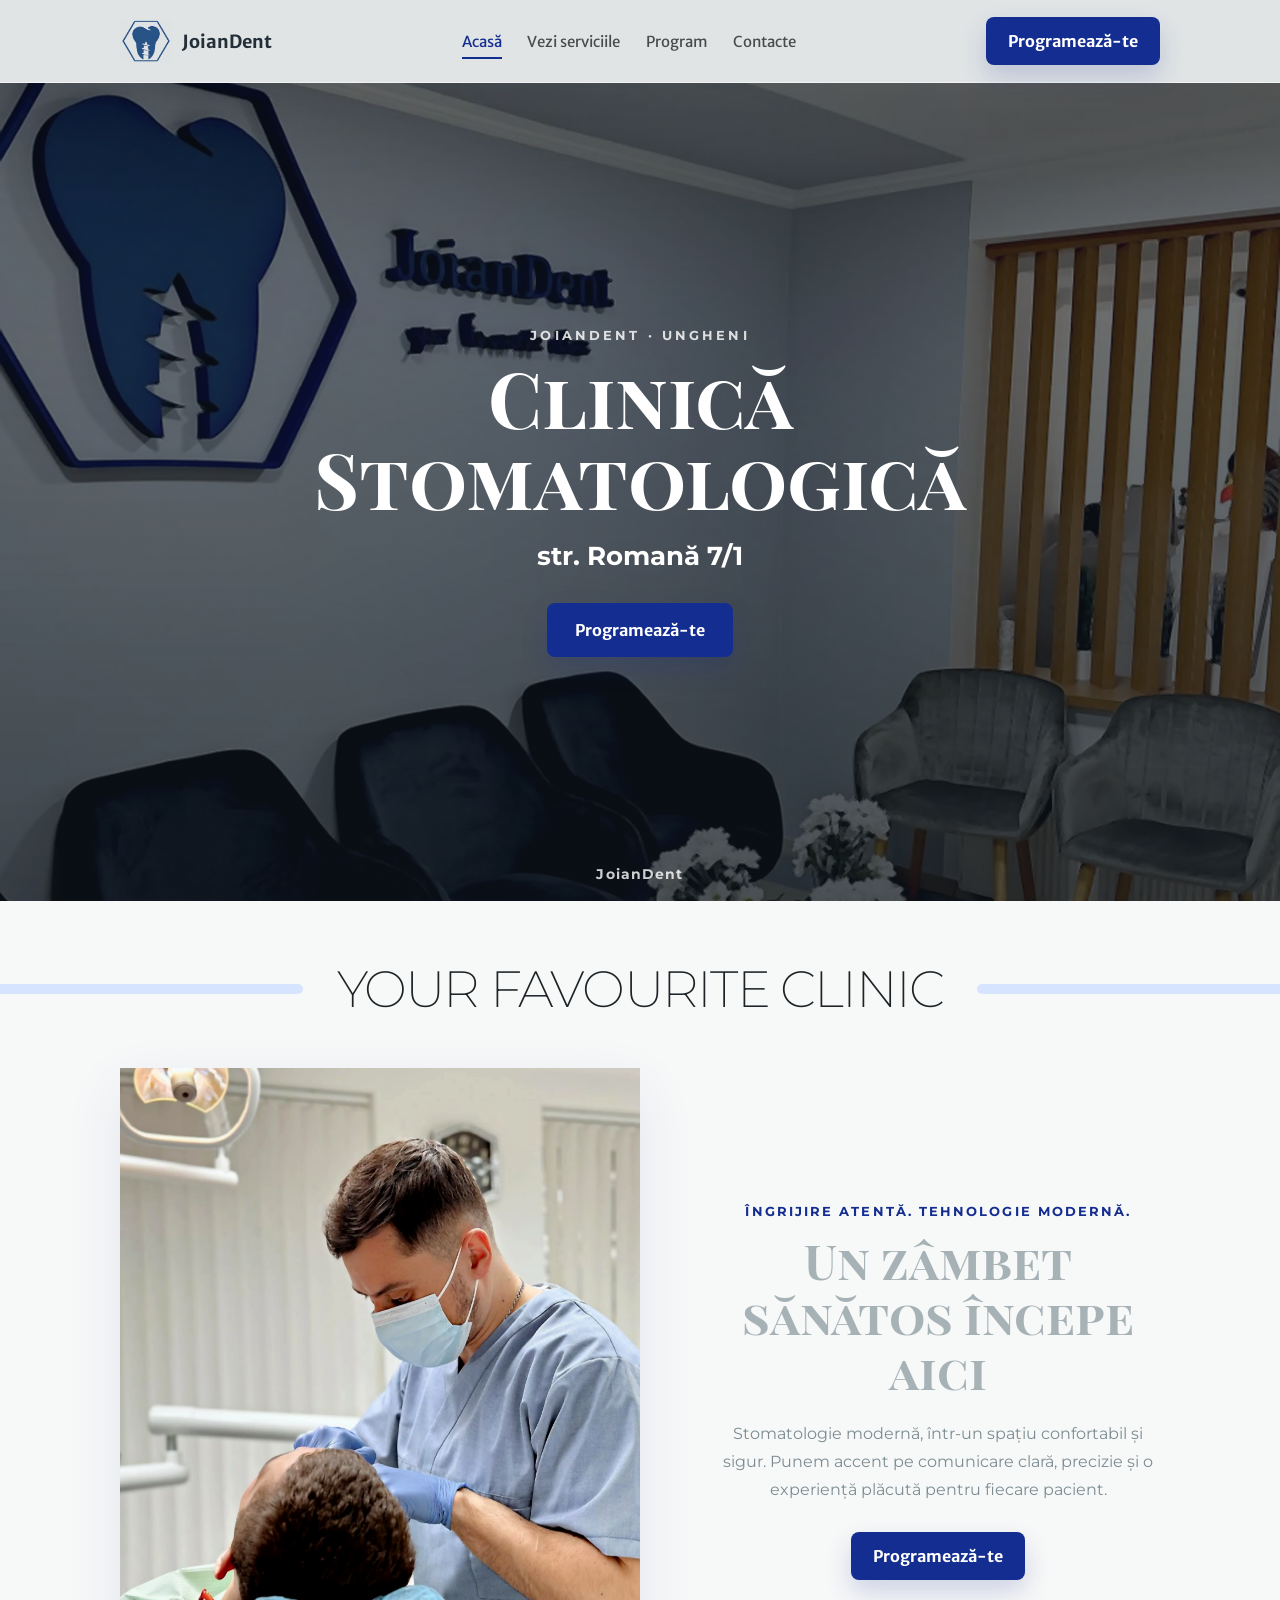
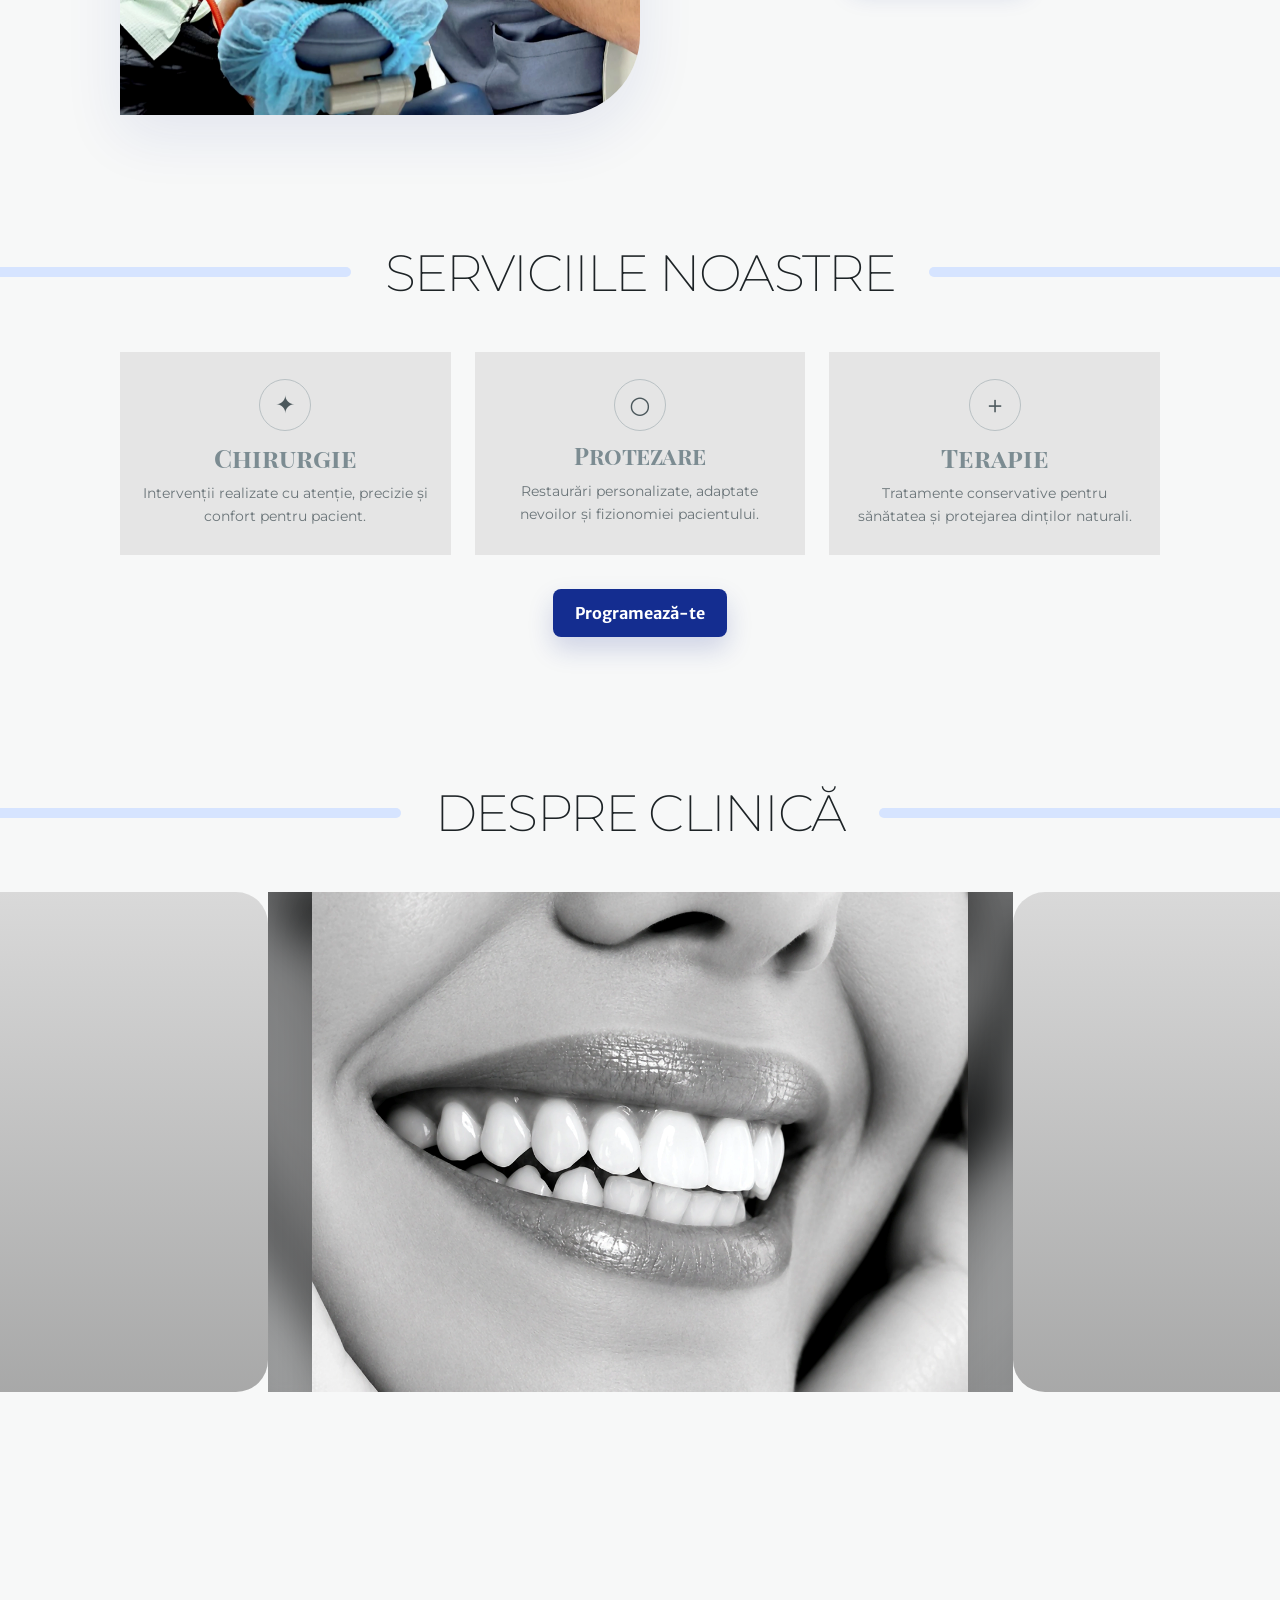
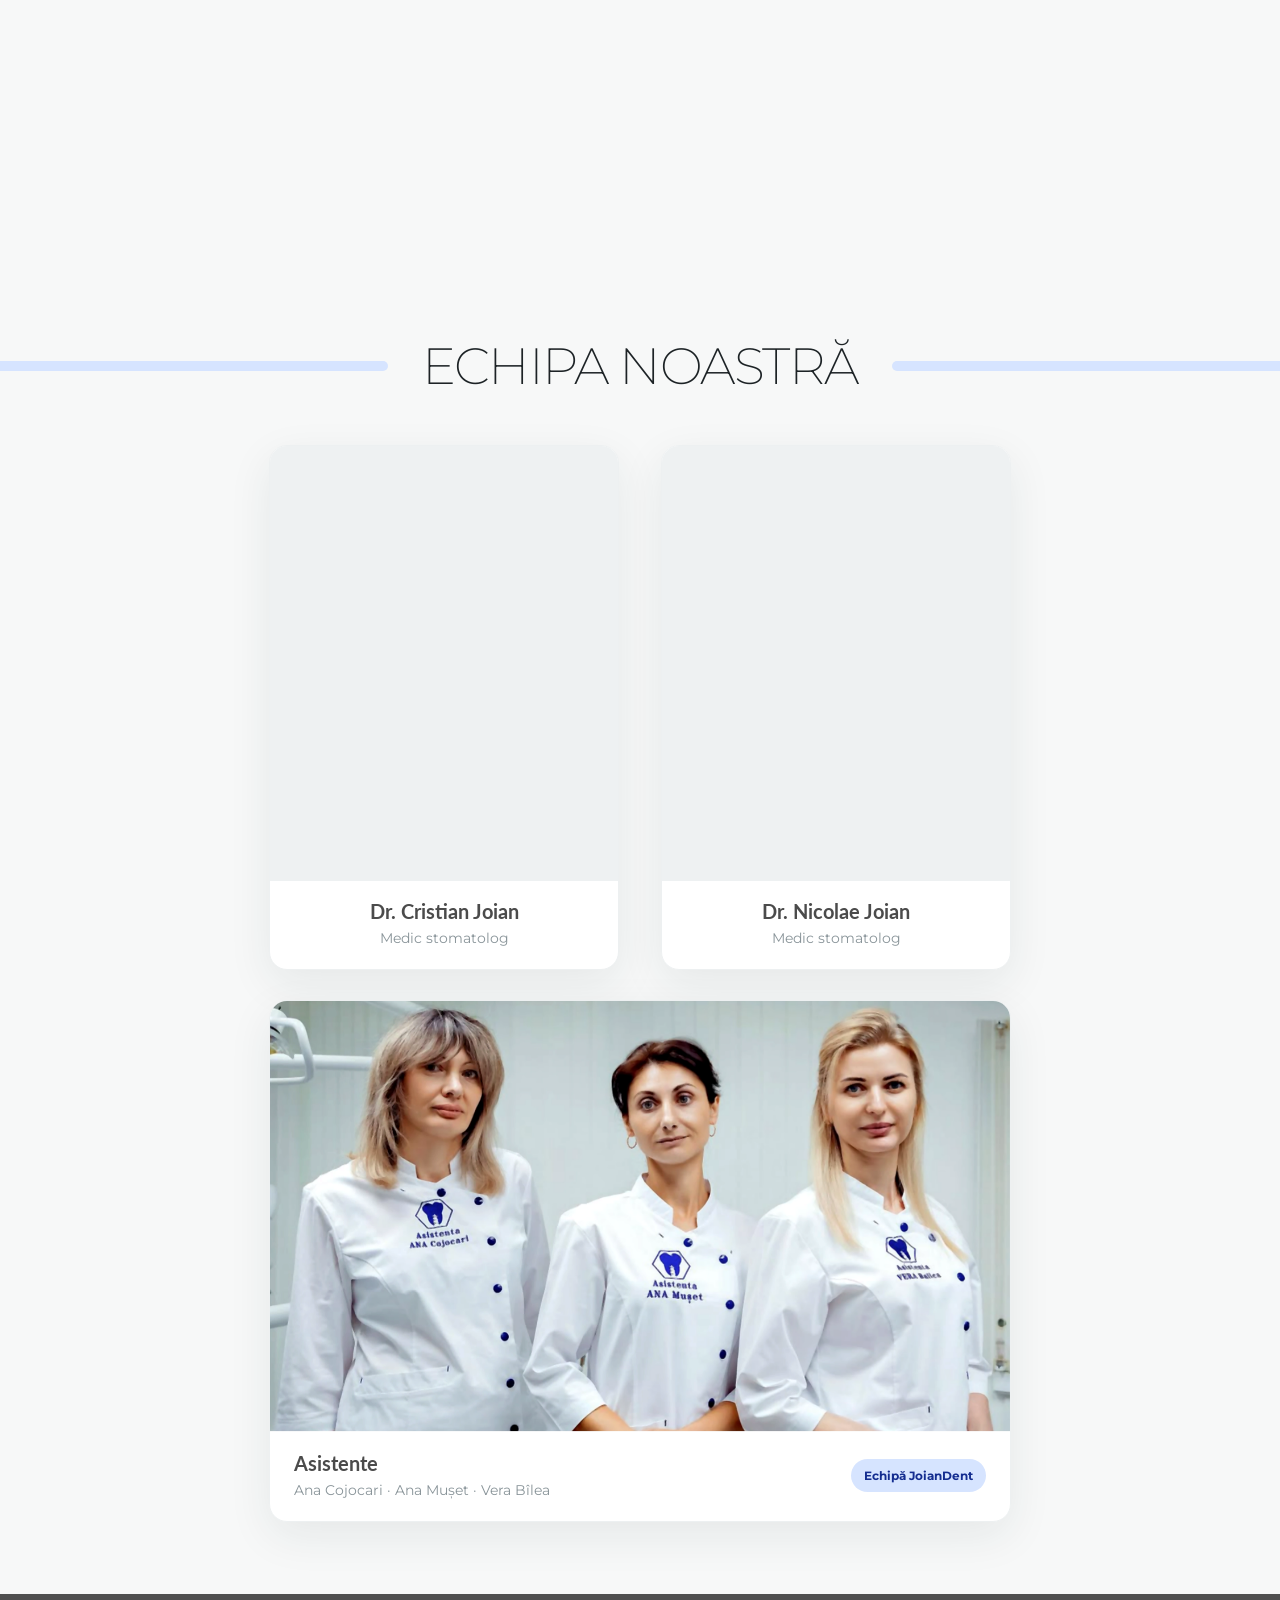
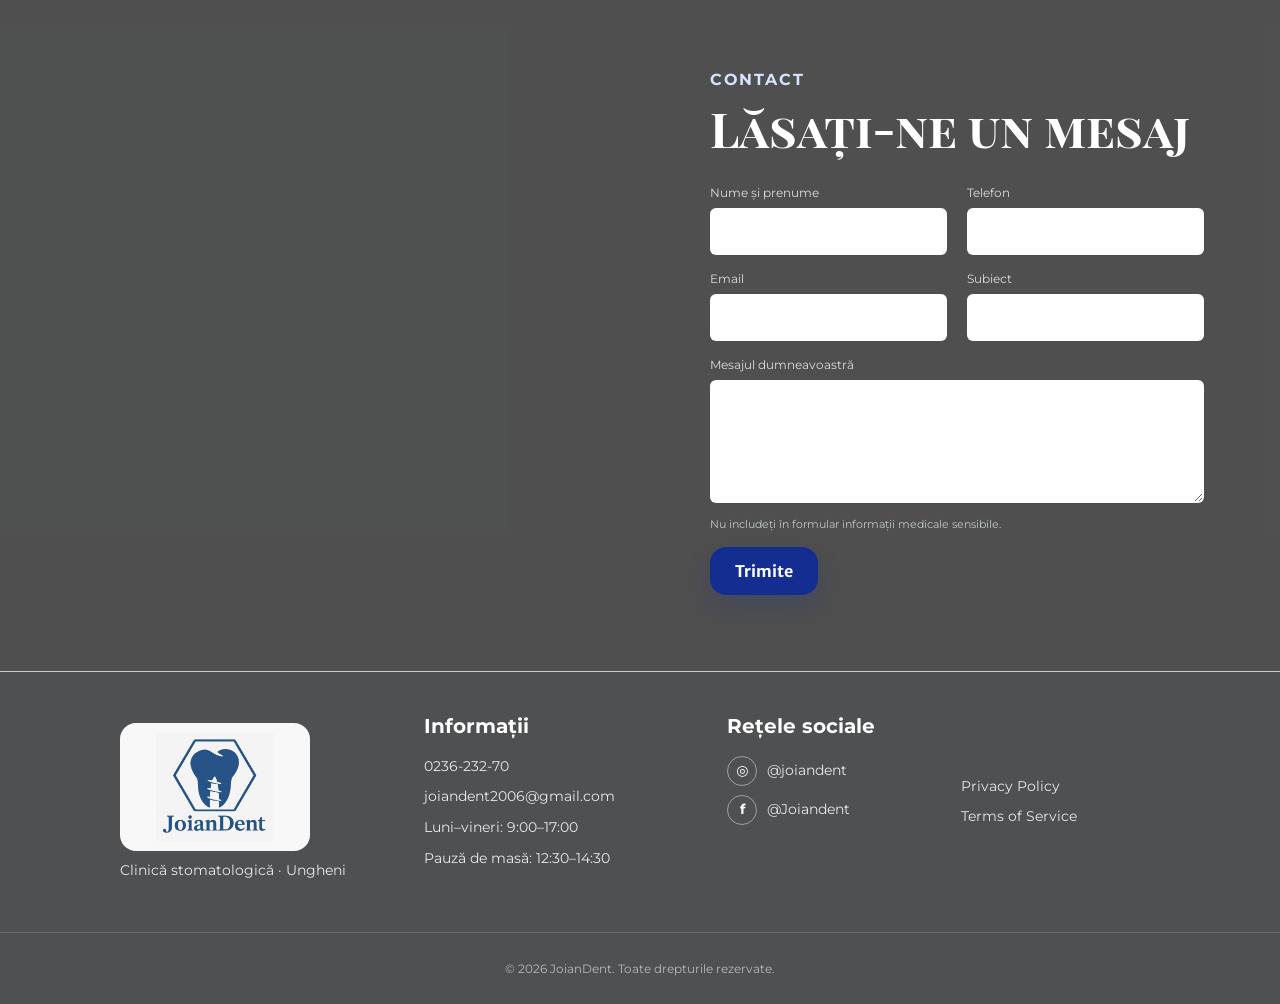
==== index.html @ e0f8078c "Add files via upload" ====
<!doctype html>
<html lang="ro">
<head>
  <meta charset="utf-8" />
  <meta name="viewport" content="width=device-width, initial-scale=1" />

  <title>JoianDent – Clinică Stomatologică în Ungheni</title>
  <meta name="description" content="JoianDent este o clinică stomatologică din Ungheni, str. Romană 7/1. Chirurgie, protezare și terapie. Programează-te online." />
  <meta name="robots" content="index, follow, max-image-preview:large, max-snippet:-1, max-video-preview:-1" />
  <meta name="theme-color" content="#142D90" />

  <link rel="canonical" href="https://joiandent.md/" />

  <meta property="og:locale" content="ro_MD" />
  <meta property="og:type" content="website" />
  <meta property="og:site_name" content="JoianDent" />
  <meta property="og:title" content="JoianDent – Clinică Stomatologică în Ungheni" />
  <meta property="og:description" content="Stomatologie modernă în Ungheni: chirurgie, protezare și terapie. Programări online la JoianDent." />
  <meta property="og:url" content="https://joiandent.md/" />
  <meta property="og:image" content="https://joiandent.md/assets/clinic-hq.webp" />
  <meta property="og:image:alt" content="Clinica stomatologică JoianDent din Ungheni" />

  <meta name="twitter:card" content="summary_large_image" />
  <meta name="twitter:title" content="JoianDent – Clinică Stomatologică în Ungheni" />
  <meta name="twitter:description" content="Stomatologie modernă în Ungheni. Descoperă serviciile JoianDent și programează-te online." />
  <meta name="twitter:image" content="https://joiandent.md/assets/clinic-hq.webp" />

  <link rel="icon" type="image/png" href="assets/logo-mark.png" />
  <link rel="apple-touch-icon" href="assets/logo-mark.png" />

  <script type="application/ld+json">
  {
    "@context": "https://schema.org",
    "@type": "Dentist",
    "@id": "https://joiandent.md/#clinic",
    "name": "JoianDent",
    "url": "https://joiandent.md/",
    "logo": "https://joiandent.md/assets/logo-full.png",
    "image": "https://joiandent.md/assets/clinic-hq.webp",
    "description": "Clinică stomatologică în Ungheni cu servicii de chirurgie, protezare și terapie.",
    "telephone": "+37323623270",
    "email": "joiandent2006@gmail.com",
    "address": {
      "@type": "PostalAddress",
      "streetAddress": "str. Romană 7/1",
      "addressLocality": "Ungheni",
      "addressCountry": "MD"
    },
    "areaServed": {
      "@type": "City",
      "name": "Ungheni"
    },
    "openingHoursSpecification": [
      {
        "@type": "OpeningHoursSpecification",
        "dayOfWeek": [
          "Monday",
          "Tuesday",
          "Wednesday",
          "Thursday",
          "Friday"
        ],
        "opens": "09:00",
        "closes": "17:00"
      }
    ],
    "hasOfferCatalog": {
      "@type": "OfferCatalog",
      "name": "Servicii stomatologice",
      "itemListElement": [
        {"@type": "Offer", "itemOffered": {"@type": "Service", "name": "Chirurgie dentară"}},
        {"@type": "Offer", "itemOffered": {"@type": "Service", "name": "Protezare dentară"}},
        {"@type": "Offer", "itemOffered": {"@type": "Service", "name": "Terapie dentară"}}
      ]
    }
  }
  </script>

  <link rel="preconnect" href="https://fonts.googleapis.com">
  <link rel="preconnect" href="https://fonts.gstatic.com" crossorigin>
  <link href="https://fonts.googleapis.com/css2?family=Lato:wght@400;500;700&family=Merriweather+Sans:wght@400;600;700&family=Montserrat:wght@200;300;400;500;600;700&family=Playfair+Display+SC:wght@600;700&display=swap" rel="stylesheet">
  <link rel="stylesheet" href="styles.css" />
</head>

<body>
  <header class="site-header" id="top">
    <div class="nav-shell">
      <a class="brand" href="#acasa" aria-label="JoianDent Acasă">
        <img class="brand-logo brand-logo-mark" src="assets/logo-mark.png" alt="" aria-hidden="true">
        <span class="brand-text">JoianDent</span>
      </a>

      <nav class="desktop-nav" aria-label="Navigație principală">
        <a class="active" href="#acasa">Acasă</a>
        <a href="#servicii">Vezi serviciile</a>
        <a href="#program">Program</a>
        <a href="#contact">Contacte</a>
      </nav>

      <a class="btn btn-primary desktop-cta appointment-trigger" href="#programare">Programează-te</a>

      <button class="menu-toggle" type="button" aria-label="Deschide meniul" aria-expanded="false">
        <span></span><span></span><span></span>
      </button>
    </div>

    <nav class="mobile-nav" aria-label="Navigație mobilă" aria-hidden="true">
      <a href="#acasa">Acasă</a>
      <a href="#servicii">Vezi serviciile</a>
      <a href="#program">Program</a>
      <a href="#contact">Contacte</a>
      <a class="btn btn-primary appointment-trigger" href="#programare">Programează-te</a>
    </nav>
  </header>

  <main>
    <section class="hero" id="acasa">
      <img class="hero-image" src="assets/clinic-hq.webp" alt="Interiorul clinicii JoianDent" fetchpriority="high" decoding="async" />
      <div class="hero-overlay"></div>
      <div class="hero-content reveal">
        <p class="eyebrow">JoianDent · Ungheni</p>
        <h1>Clinică Stomatologică</h1>
        <p class="hero-address">str. Romană 7/1</p>
        <a class="btn btn-primary btn-lg appointment-trigger" href="#programare">Programează-te</a>
      </div>
      <div class="hero-signature">JoianDent</div>
    </section>

    <section class="section intro-section">
      <div class="section-heading">
        <span></span>
        <h2>Your Favourite Clinic</h2>
        <span></span>
      </div>

      <div class="intro-grid container">
        <div class="photo-panel reveal">
          <img src="assets/treatment-hq.webp" alt="Medic JoianDent în timpul unei proceduri stomatologice"  loading="lazy" decoding="async" />
        </div>

        <div class="intro-copy reveal">
          <p class="kicker">Îngrijire atentă. Tehnologie modernă.</p>
          <h3>Un zâmbet sănătos începe aici</h3>
          <p>Stomatologie modernă, într-un spațiu confortabil și sigur. Punem accent pe comunicare clară, precizie și o experiență plăcută pentru fiecare pacient.</p>
          <a class="btn btn-primary appointment-trigger" href="#programare">Programează-te</a>
        </div>
      </div>
    </section>

    <section class="section services-section" id="servicii">
      <div class="section-heading">
        <span></span>
        <h2>Serviciile Noastre</h2>
        <span></span>
      </div>

      <div class="services-grid container">
        <article class="service-card reveal">
          <div class="service-icon" aria-hidden="true">✦</div>
          <h3>Chirurgie</h3>
          <p>Intervenții realizate cu atenție, precizie și confort pentru pacient.</p>
        </article>
        <article class="service-card reveal">
          <div class="service-icon" aria-hidden="true">○</div>
          <h3>Protezare</h3>
          <p>Restaurări personalizate, adaptate nevoilor și fizionomiei pacientului.</p>
        </article>
        <article class="service-card reveal">
          <div class="service-icon" aria-hidden="true">＋</div>
          <h3>Terapie</h3>
          <p>Tratamente conservative pentru sănătatea și protejarea dinților naturali.</p>
        </article>
      </div>

      <div class="services-cta">
        <a class="btn btn-primary appointment-trigger" href="#programare">Programează-te</a>
      </div>
    </section>

    <section class="section about-section" id="despre">
      <div class="section-heading">
        <span></span>
        <h2>Despre Clinică</h2>
        <span></span>
      </div>

      <div class="about-visual reveal">
        <div class="about-side left"></div>
        <div class="about-image-frame">
          <img src="assets/about-clinic-hq.webp" alt="Zâmbet sănătos — JoianDent"  loading="lazy" decoding="async" />
        </div>
        <div class="about-side right"></div>
      </div>

      <div class="about-copy container reveal">
        <h3>Alătură-te familiei</h3>
        <p>La JoianDent, punem pe primul loc sănătatea și confortul fiecărui pacient. Combinăm experiența echipei medicale cu tehnologia modernă pentru a oferi tratamente stomatologice sigure, precise și adaptate fiecărei persoane.</p>

        <div class="stats">
          <div><strong>20+</strong><span>ani de experiență</span></div>
          <div><strong>3</strong><span>categorii de servicii</span></div>
          <div><strong>1</strong><span>echipă dedicată</span></div>
        </div>
      </div>
    </section>

    <section class="section team-section" id="echipa">
      <div class="section-heading">
        <span></span>
        <h2>Echipa Noastră</h2>
        <span></span>
      </div>

      <div class="team-grid container">
        <article class="person-card reveal">
          <div class="person-photo">
            <img src="assets/dr-cristian-ultra.webp" alt="Dr. Cristian Joian"  loading="lazy" decoding="async" />
          </div>
          <div class="person-info">
            <h3>Dr. Cristian Joian</h3>
            <p>Medic stomatolog</p>
          </div>
        </article>

        <article class="person-card reveal">
          <div class="person-photo">
            <img src="assets/dr-nicolae-ultra.webp" alt="Dr. Nicolae Joian"  loading="lazy" decoding="async" />
          </div>
          <div class="person-info">
            <h3>Dr. Nicolae Joian</h3>
            <p>Medic stomatolog</p>
          </div>
        </article>

        <article class="assistants-card reveal">
          <img src="assets/assistants-hq.webp" alt="Echipa de asistente JoianDent"  loading="lazy" decoding="async" />
          <div class="assistants-info">
            <div>
              <h3>Asistente</h3>
              <p>Ana Cojocari · Ana Mușet · Vera Bîlea</p>
            </div>
            <span class="team-badge">Echipă JoianDent</span>
          </div>
        </article>
      </div>
    </section>

    <section class="contact-section" id="contact">
      <div class="map-wrap">
        <iframe
          title="Locația JoianDent pe Google Maps"
          src="https://www.google.com/maps?q=JoianDent%20Ungheni%20strada%20Romana%207%2F1&output=embed"
          loading="lazy"
          referrerpolicy="no-referrer-when-downgrade"
          allowfullscreen>
        </iframe>
      </div>

      <div class="contact-panel">
        <p class="contact-label">Contact</p>
        <h2>Lăsați-ne un mesaj</h2>

        <form class="contact-form" action="https://formsubmit.co/joiandent2006@gmail.com" method="POST">
          <input type="hidden" name="_subject" value="Mesaj nou de pe site-ul JoianDent">
          <input type="hidden" name="_captcha" value="false">
          <input type="hidden" name="_template" value="table">

          <label>
            <span>Nume și prenume</span>
            <input name="Nume" type="text" autocomplete="name" required>
          </label>

          <label>
            <span>Telefon</span>
            <input name="Telefon" type="tel" autocomplete="tel" required>
          </label>

          <label>
            <span>Email</span>
            <input name="Email" type="email" autocomplete="email" required>
          </label>

          <label>
            <span>Subiect</span>
            <input name="Subiect" type="text" required>
          </label>

          <label class="full">
            <span>Mesajul dumneavoastră</span>
            <textarea name="Mesaj" rows="5" required></textarea>
          </label>

          <p class="privacy-note full">Nu includeți în formular informații medicale sensibile.</p>

          <button class="btn btn-primary submit-btn" type="submit">Trimite</button>
        </form>
      </div>
    </section>
  </main>


  <div class="appointment-modal" id="programare" aria-hidden="true">
    <div class="appointment-backdrop" data-close-modal></div>

    <section class="appointment-dialog" role="dialog" aria-modal="true" aria-labelledby="appointment-title">
      <button class="modal-close" type="button" aria-label="Închide programarea" data-close-modal>×</button>

      <div class="modal-brand">
        <img src="assets/logo-mark.png" alt="" aria-hidden="true">
        <div>
          <p>JoianDent · Ungheni</p>
          <h2 id="appointment-title">Programează-te</h2>
        </div>
      </div>

      <p class="modal-intro">Completează datele de mai jos, iar solicitarea va fi trimisă direct clinicii.</p>

      <form class="appointment-form" action="https://formsubmit.co/joiandent2006@gmail.com" method="POST">
        <input type="hidden" name="_subject" value="Programare nouă de pe site-ul JoianDent">
        <input type="hidden" name="_captcha" value="false">
        <input type="hidden" name="_template" value="table">

        <label>
          <span>Nume și prenume</span>
          <input name="Nume și prenume" type="text" autocomplete="name" placeholder="Ex: Ion Popescu" required>
        </label>

        <label>
          <span>Telefon</span>
          <input name="Telefon" type="tel" autocomplete="tel" placeholder="+373 ..." required>
        </label>

        <label>
          <span>Email</span>
          <input name="Email" type="email" autocomplete="email" placeholder="exemplu@email.com" required>
        </label>

        <label>
          <span>Serviciu</span>
          <select name="Serviciu" required>
            <option value="" selected disabled>Alege serviciul</option>
            <option>Chirurgie</option>
            <option>Protezare</option>
            <option>Terapie</option>
            <option>Consultație / Alt serviciu</option>
          </select>
        </label>

        <label class="modal-full">
          <span>Mesaj</span>
          <textarea name="Mesaj" rows="5" placeholder="Scrie pe scurt cum te putem ajuta..." required></textarea>
        </label>

        <p class="modal-privacy modal-full">Nu include informații medicale sensibile în mesaj.</p>

        <button class="btn btn-primary modal-submit modal-full" type="submit">
          Trimite solicitarea
        </button>
      </form>
    </section>
  </div>


  <footer class="site-footer" id="program">
    <div class="footer-grid container">
      <div class="footer-brand">
        <a class="footer-logo-link" href="#top" aria-label="JoianDent - sus">
          <img class="footer-logo" src="assets/logo-full.png" alt="JoianDent">
        </a>
        <p>Clinică stomatologică · Ungheni</p>
      </div>

      <div>
        <h3>Informații</h3>
        <a href="tel:+37323623270">0236-232-70</a>
        <a href="mailto:joiandent2006@gmail.com">joiandent2006@gmail.com</a>
        <p>Luni–vineri: 9:00–17:00</p>
        <p>Pauză de masă: 12:30–14:30</p>
      </div>

      <div>
        <h3>Rețele sociale</h3>
        <a class="social-link" href="https://www.instagram.com/joiandent/" target="_blank" rel="noopener noreferrer" aria-label="Instagram JoianDent">
          <span class="social-icon" aria-hidden="true">◎</span><span>@joiandent</span>
        </a>
        <a class="social-link" href="https://www.facebook.com/Joiandent" target="_blank" rel="noopener noreferrer" aria-label="Facebook JoianDent">
          <span class="social-icon" aria-hidden="true">f</span><span>@Joiandent</span>
        </a>
      </div>

      <div class="footer-links">
        <a href="#">Privacy Policy</a>
        <a href="#">Terms of Service</a>
      </div>
    </div>

    <div class="footer-bottom">
      <p>© <span id="year"></span> JoianDent. Toate drepturile rezervate.</p>
    </div>
  </footer>

  <script src="script.js"></script>
</body>
</html>
---- styles.css ----
/* =========================
   JoianDent — responsive site
   ========================= */

:root {
  --blue: #142D90;
  --blue-dark: #0d236f;
  --blue-soft: #D6E4FF;
  --ink: #1d2326;
  --muted: #7C8C92;
  --muted-2: #A7B2B6;
  --paper: #f7f8f8;
  --card: #ffffff;
  --line: #e2e7e9;
  --footer: #4f5052;
  --shadow: 0 20px 60px rgba(20, 45, 144, .09);
  --radius: 18px;
  --container: 1040px;
}

* {
  box-sizing: border-box;
}

html {
  scroll-behavior: smooth;
  scroll-padding-top: 86px;
}

body {
  margin: 0;
  color: var(--ink);
  background: var(--paper);
  font-family: "Montserrat", system-ui, sans-serif;
  -webkit-font-smoothing: antialiased;
}

img {
  display: block;
  width: 100%;
}

a {
  color: inherit;
  text-decoration: none;
}

button, input, textarea {
  font: inherit;
}

.container {
  width: min(var(--container), calc(100% - 40px));
  margin-inline: auto;
}

/* Header */
.site-header {
  position: sticky;
  top: 0;
  z-index: 1000;
  background: rgba(222, 226, 227, .93);
  backdrop-filter: blur(16px);
  -webkit-backdrop-filter: blur(16px);
  border-bottom: 1px solid rgba(255,255,255,.55);
}

.nav-shell {
  width: min(var(--container), calc(100% - 40px));
  min-height: 82px;
  margin: 0 auto;
  display: grid;
  grid-template-columns: auto 1fr auto;
  align-items: center;
  gap: 32px;
}

.brand {
  display: inline-flex;
  align-items: center;
  gap: 10px;
  font-family: "Merriweather Sans", sans-serif;
  font-weight: 700;
}

.brand-mark {
  width: 48px;
  height: 48px;
  border-radius: 15px;
  display: grid;
  place-items: center;
  background: var(--blue);
  color: #fff;
  letter-spacing: -.03em;
  box-shadow: 0 12px 28px rgba(20, 45, 144, .22);
}

.brand-text {
  font-size: 18px;
  color: #243039;
}

.desktop-nav {
  justify-self: center;
  display: flex;
  align-items: center;
  gap: clamp(18px, 2vw, 32px);
  font-family: "Merriweather Sans", sans-serif;
  color: #4b4b4b;
}

.desktop-nav a {
  position: relative;
  font-size: 15px;
  transition: .25s ease;
}

.desktop-nav a:hover,
.desktop-nav a.active {
  color: var(--blue);
}

.desktop-nav a::after {
  content: "";
  position: absolute;
  left: 0;
  right: 100%;
  bottom: -8px;
  height: 2px;
  background: var(--blue);
  transition: right .25s ease;
}

.desktop-nav a:hover::after,
.desktop-nav a.active::after {
  right: 0;
}

.btn {
  display: inline-flex;
  align-items: center;
  justify-content: center;
  min-height: 48px;
  padding: 12px 22px;
  border: 0;
  border-radius: 8px;
  font-family: "Merriweather Sans", sans-serif;
  font-weight: 700;
  cursor: pointer;
  transition: transform .2s ease, box-shadow .2s ease, background .2s ease;
}

.btn-primary {
  background: var(--blue);
  color: #fff;
  box-shadow: 0 12px 26px rgba(20, 45, 144, .18);
}

.btn-primary:hover {
  background: var(--blue-dark);
  transform: translateY(-2px);
  box-shadow: 0 16px 34px rgba(20, 45, 144, .28);
}

.btn-lg {
  min-height: 54px;
  padding-inline: 28px;
}

.menu-toggle,
.mobile-nav {
  display: none;
}

/* Hero */
.hero {
  position: relative;
  min-height: 773px;
  height: calc(100vh - 82px);
  max-height: 860px;
  overflow: hidden;
  isolation: isolate;
}

.hero-image,
.hero-overlay {
  position: absolute;
  inset: 0;
  width: 100%;
  height: 100%;
}

.hero-image {
  object-fit: cover;
  object-position: center 58%;
  z-index: -3;
  transform: scale(1.04);
}

.hero-overlay {
  z-index: -2;
  background:
    linear-gradient(180deg, rgba(13,20,28,.56), rgba(13,20,28,.74)),
    radial-gradient(circle at 50% 45%, rgba(20,45,144,.10), transparent 50%);
}

.hero-content {
  width: min(820px, calc(100% - 40px));
  margin: 0 auto;
  height: 100%;
  display: flex;
  flex-direction: column;
  align-items: center;
  justify-content: center;
  text-align: center;
  color: white;
}

.eyebrow {
  margin: 0 0 14px;
  font-size: 13px;
  font-weight: 700;
  letter-spacing: .24em;
  text-transform: uppercase;
  opacity: .82;
}

.hero h1 {
  margin: 0;
  font-family: "Playfair Display SC", serif;
  font-size: clamp(48px, 6vw, 82px);
  line-height: 1.05;
  text-wrap: balance;
}

.hero-address {
  margin: 22px 0 32px;
  font-size: clamp(18px, 2vw, 27px);
  font-weight: 700;
}

.hero-signature {
  position: absolute;
  left: 50%;
  bottom: 18px;
  transform: translateX(-50%);
  color: rgba(255,255,255,.8);
  font-weight: 700;
  font-size: 14px;
  letter-spacing: .08em;
}

/* Shared sections */
.section {
  padding: 72px 0;
}

.section-heading {
  display: grid;
  grid-template-columns: 1fr auto 1fr;
  gap: 34px;
  align-items: center;
  margin-bottom: 48px;
}

.section-heading span {
  height: 10px;
  background: var(--blue-soft);
}

.section-heading span:first-child {
  border-radius: 0 999px 999px 0;
}

.section-heading span:last-child {
  border-radius: 999px 0 0 999px;
}

.section-heading h2 {
  margin: 0;
  font-weight: 200;
  text-transform: uppercase;
  font-size: clamp(34px, 4vw, 57px);
  letter-spacing: -.035em;
  text-align: center;
}

/* Intro */
.intro-section {
  padding-top: 56px;
}

.intro-grid {
  display: grid;
  grid-template-columns: 1.08fr .92fr;
  align-items: center;
  gap: clamp(34px, 6vw, 78px);
}

.photo-panel {
  overflow: hidden;
  min-height: 540px;
  border-radius: 0 0 80px 0;
  box-shadow: var(--shadow);
}

.photo-panel img {
  height: 100%;
  min-height: 540px;
  object-fit: cover;
}

.intro-copy {
  text-align: center;
}

.kicker {
  margin: 0 0 14px;
  color: var(--blue);
  font-weight: 700;
  font-size: 13px;
  letter-spacing: .16em;
  text-transform: uppercase;
}

.intro-copy h3,
.about-copy h3,
.contact-panel h2 {
  margin: 0;
  font-family: "Playfair Display SC", serif;
  color: var(--muted-2);
  font-size: clamp(34px, 4vw, 48px);
  line-height: 1.15;
}

.intro-copy p:not(.kicker) {
  margin: 22px auto 28px;
  color: var(--muted);
  line-height: 1.75;
  max-width: 520px;
}

/* Services */
.services-section {
  padding-top: 54px;
}

.services-grid {
  display: grid;
  grid-template-columns: repeat(6, 1fr);
  gap: 24px;
}

.service-card {
  grid-column: span 2;
  min-height: 190px;
  padding: 26px 24px;
  background: #e5e5e5;
  border: 1px solid transparent;
  text-align: center;
  transition: transform .25s ease, background .25s ease, box-shadow .25s ease, border-color .25s ease;
}

.service-card:nth-child(4) {
  grid-column: 2 / span 2;
}

.service-card:nth-child(5) {
  grid-column: 4 / span 2;
}

.service-card:hover {
  transform: translateY(-8px);
  background: #fff;
  border-color: var(--blue-soft);
  box-shadow: var(--shadow);
}

.service-icon {
  width: 52px;
  height: 52px;
  margin: 0 auto 12px;
  border-radius: 50%;
  border: 1px solid #b9c1c4;
  display: grid;
  place-items: center;
  color: #4c585c;
  font-size: 24px;
}

.service-card h3 {
  margin: 0 0 10px;
  color: var(--muted);
  font-family: "Playfair Display SC", serif;
  font-size: clamp(27px, 2.5vw, 39px);
}

.service-card p {
  margin: 0;
  color: #6b7579;
  font-size: 14px;
  line-height: 1.65;
}

.services-cta {
  display: flex;
  justify-content: center;
  margin-top: 34px;
}

/* About */
.about-section {
  padding-bottom: 88px;
}

.about-visual {
  display: grid;
  grid-template-columns: minmax(40px, 1fr) minmax(0, 745px) minmax(40px, 1fr);
  align-items: stretch;
  min-height: 381px;
}

.about-visual img {
  width: 100%;
  height: 381px;
  object-fit: cover;
}

.about-side {
  background: linear-gradient(180deg, #d9d9d9 0%, rgba(115,115,115,.6) 100%);
}

.about-side.left {
  border-radius: 0 32px 32px 0;
}

.about-side.right {
  border-radius: 32px 0 0 32px;
}

.about-copy {
  margin-top: 46px;
  text-align: center;
  background: #ececec;
  padding: 28px 34px 32px;
}

.about-copy h3 {
  color: #66757b;
  font-size: clamp(30px, 3.3vw, 40px);
}

.about-copy > p {
  margin: 20px auto 0;
  max-width: 900px;
  color: var(--muted);
  font-size: clamp(16px, 1.5vw, 20px);
  line-height: 1.65;
  font-weight: 500;
}

.stats {
  margin-top: 28px;
  display: grid;
  grid-template-columns: repeat(3, 1fr);
  gap: 16px;
}

.stats div {
  background: rgba(255,255,255,.72);
  padding: 20px;
}

.stats strong,
.stats span {
  display: block;
}

.stats strong {
  color: var(--blue);
  font-family: "Playfair Display SC", serif;
  font-size: 34px;
}

.stats span {
  margin-top: 5px;
  color: #69767b;
  font-size: 13px;
}

/* Team */
.team-section {
  padding-top: 52px;
}

.team-grid {
  display: grid;
  grid-template-columns: repeat(2, minmax(0, 1fr));
  gap: 28px;
}

.person-card,
.assistants-card {
  background: white;
  border-radius: 18px;
  overflow: hidden;
  box-shadow: 0 14px 44px rgba(31, 47, 55, .08);
  border: 1px solid #edf0f1;
  transition: transform .25s ease, box-shadow .25s ease;
}

.person-card:hover,
.assistants-card:hover {
  transform: translateY(-6px);
  box-shadow: 0 20px 58px rgba(31, 47, 55, .14);
}

.person-photo {
  aspect-ratio: 4 / 5;
  overflow: hidden;
}

.person-photo img {
  height: 100%;
  object-fit: cover;
  object-position: center top;
  transition: transform .45s ease;
}

.person-card:hover .person-photo img {
  transform: scale(1.025);
}

.person-info {
  padding: 18px 20px 22px;
  text-align: center;
}

.person-info h3,
.assistants-info h3 {
  margin: 0;
  color: #4b4b4b;
  font-family: "Lato", sans-serif;
  font-size: 20px;
}

.person-info p,
.assistants-info p {
  margin: 6px 0 0;
  color: #899499;
  font-size: 14px;
}

.assistants-card {
  grid-column: 1 / -1;
}

.assistants-card > img {
  width: 100%;
  height: 360px;
  object-fit: cover;
  object-position: center 24%;
}

.assistants-info {
  padding: 20px 24px 22px;
  display: flex;
  align-items: center;
  justify-content: space-between;
  gap: 20px;
}

.team-badge {
  background: var(--blue-soft);
  color: var(--blue);
  border-radius: 999px;
  padding: 9px 13px;
  font-size: 12px;
  font-weight: 700;
  white-space: nowrap;
}

/* Contact */
.contact-section {
  display: grid;
  grid-template-columns: 1fr 1.02fr;
  min-height: 510px;
  background: rgba(0,0,0,.68);
  color: white;
}

.map-wrap {
  min-height: 510px;
}

.map-wrap iframe {
  width: 100%;
  height: 100%;
  min-height: 510px;
  border: 0;
  filter: grayscale(.05) contrast(.95);
}

.contact-panel {
  padding: clamp(42px, 6vw, 76px);
  display: flex;
  flex-direction: column;
  justify-content: center;
}

.contact-label {
  margin: 0 0 12px;
  color: var(--blue-soft);
  text-transform: uppercase;
  font-weight: 700;
  letter-spacing: .12em;
}

.contact-panel h2 {
  color: white;
  margin-bottom: 28px;
}

.contact-form {
  display: grid;
  grid-template-columns: repeat(2, minmax(0, 1fr));
  gap: 16px 20px;
}

.contact-form label {
  display: grid;
  gap: 8px;
}

.contact-form label > span {
  font-size: 12px;
  color: #d9dde0;
}

.contact-form input,
.contact-form textarea {
  width: 100%;
  border: 1px solid rgba(255,255,255,.18);
  background: white;
  color: #111;
  padding: 13px 14px;
  border-radius: 6px;
  outline: none;
  transition: box-shadow .2s ease, border-color .2s ease;
}

.contact-form input:focus,
.contact-form textarea:focus {
  border-color: var(--blue-soft);
  box-shadow: 0 0 0 4px rgba(214,228,255,.18);
}

.contact-form textarea {
  resize: vertical;
  min-height: 120px;
}

.full {
  grid-column: 1 / -1;
}

.privacy-note {
  margin: -2px 0 0;
  color: #bfc7cb;
  font-size: 11px;
}

.submit-btn {
  justify-self: start;
  border-radius: 16px;
  min-width: 108px;
}

/* Footer */
.site-footer {
  background: var(--footer);
  color: white;
  border-top: 1px solid rgba(255,255,255,.7);
}

.footer-grid {
  padding: 42px 0;
  display: grid;
  grid-template-columns: 1.15fr 1.15fr .85fr .85fr;
  gap: 34px;
}

.brand-footer .brand-text {
  color: white;
}

.footer-grid h3 {
  margin: 0 0 18px;
  font-size: 20px;
}

.footer-grid p,
.footer-grid a {
  display: block;
  margin: 9px 0;
  color: rgba(255,255,255,.87);
  font-size: 14px;
  line-height: 1.55;
}

.footer-grid a:hover {
  color: white;
  text-decoration: underline;
  text-underline-offset: 4px;
}

.footer-links {
  align-self: center;
}

.footer-bottom {
  padding: 16px 20px;
  border-top: 1px solid rgba(255,255,255,.14);
  text-align: center;
  color: rgba(255,255,255,.6);
  font-size: 12px;
}

/* Reveal animations */
.reveal {
  opacity: 0;
  transform: translateY(26px);
  transition: opacity .7s ease, transform .7s cubic-bezier(.2,.75,.2,1);
}

.reveal.is-visible {
  opacity: 1;
  transform: translateY(0);
}

/* Responsive */
@media (max-width: 980px) {
  .desktop-nav,
  .desktop-cta {
    display: none;
  }

  .nav-shell {
    grid-template-columns: 1fr auto;
  }

  .menu-toggle {
    width: 44px;
    height: 44px;
    border: 0;
    border-radius: 10px;
    background: transparent;
    display: grid;
    place-content: center;
    gap: 5px;
  }

  .menu-toggle span {
    display: block;
    width: 24px;
    height: 2px;
    background: var(--blue);
    transition: transform .25s ease, opacity .25s ease;
  }

  .site-header.menu-open .menu-toggle span:nth-child(1) {
    transform: translateY(7px) rotate(45deg);
  }

  .site-header.menu-open .menu-toggle span:nth-child(2) {
    opacity: 0;
  }

  .site-header.menu-open .menu-toggle span:nth-child(3) {
    transform: translateY(-7px) rotate(-45deg);
  }

  .mobile-nav {
    display: grid;
    grid-template-rows: 0fr;
    overflow: hidden;
    transition: grid-template-rows .3s ease, padding .3s ease;
    padding: 0 20px;
    background: rgba(222,226,227,.98);
  }

  .mobile-nav::before {
    content: "";
    min-height: 0;
  }

  .site-header.menu-open .mobile-nav {
    grid-template-rows: 1fr;
    padding-bottom: 20px;
  }

  .mobile-nav a {
    padding: 11px 0;
    font-family: "Merriweather Sans", sans-serif;
    color: #3f474a;
  }

  .mobile-nav .btn {
    margin-top: 8px;
    color: #fff;
  }

  .intro-grid {
    grid-template-columns: 1fr;
  }

  .photo-panel,
  .photo-panel img {
    min-height: 460px;
  }

  .photo-panel {
    border-radius: 0 0 50px 0;
  }

  .services-grid {
    grid-template-columns: repeat(2, 1fr);
  }

  .service-card,
  .service-card:nth-child(4),
  .service-card:nth-child(5) {
    grid-column: auto;
  }

  .service-card:last-child {
    grid-column: 1 / -1;
    width: calc(50% - 12px);
    justify-self: center;
  }

  .contact-section {
    grid-template-columns: 1fr;
  }

  .map-wrap,
  .map-wrap iframe {
    min-height: 420px;
  }

  .footer-grid {
    grid-template-columns: repeat(2, 1fr);
  }
}

@media (max-width: 680px) {
  :root {
    --container: 100%;
  }

  .container,
  .nav-shell {
    width: min(100% - 28px, 1040px);
  }

  .nav-shell {
    min-height: 72px;
  }

  .brand-mark {
    width: 42px;
    height: 42px;
    border-radius: 13px;
  }

  .brand-text {
    font-size: 16px;
  }

  .hero {
    min-height: 650px;
    height: calc(100svh - 72px);
  }

  .hero-image {
    object-position: 62% center;
  }

  .hero h1 {
    font-size: clamp(42px, 13vw, 64px);
  }

  .section {
    padding: 56px 0;
  }

  .section-heading {
    grid-template-columns: 36px 1fr 36px;
    gap: 12px;
    margin-bottom: 34px;
  }

  .section-heading span {
    height: 7px;
  }

  .section-heading h2 {
    font-size: clamp(29px, 9vw, 40px);
    line-height: 1.1;
  }

  .photo-panel,
  .photo-panel img {
    min-height: 430px;
  }

  .intro-copy h3,
  .contact-panel h2 {
    font-size: 34px;
  }

  .services-grid {
    grid-template-columns: 1fr;
  }

  .service-card,
  .service-card:last-child {
    width: 100%;
    grid-column: auto;
  }

  .about-visual {
    grid-template-columns: 18px 1fr 18px;
    min-height: 300px;
  }

  .about-visual img {
    height: 300px;
  }

  .about-copy {
    padding: 24px 18px 26px;
  }

  .stats {
    grid-template-columns: 1fr;
  }

  .team-grid {
    grid-template-columns: 1fr;
  }

  .assistants-card {
    grid-column: auto;
  }

  .assistants-card > img {
    height: 300px;
  }

  .assistants-info {
    align-items: flex-start;
    flex-direction: column;
  }

  .contact-panel {
    padding: 42px 20px 48px;
  }

  .contact-form {
    grid-template-columns: 1fr;
  }

  .full {
    grid-column: auto;
  }

  .footer-grid {
    grid-template-columns: 1fr;
    padding: 34px 0;
  }
}

@media (prefers-reduced-motion: reduce) {
  *,
  *::before,
  *::after {
    scroll-behavior: auto !important;
    transition-duration: .01ms !important;
    animation-duration: .01ms !important;
    animation-iteration-count: 1 !important;
  }

  .reveal {
    opacity: 1;
    transform: none;
  }
}


/* =========================
   Real JoianDent logo
   ========================= */
.brand-logo {
  display: block;
  object-fit: contain;
}

.brand-logo-mark {
  width: 52px;
  height: 52px;
  flex: 0 0 52px;
}

.footer-logo-link {
  display: inline-flex;
  align-items: center;
  justify-content: center;
  width: 190px;
  max-width: 100%;
  padding: 10px 14px;
  margin-bottom: 14px;
  background: rgba(255,255,255,.96);
  border-radius: 16px;
}

.footer-logo {
  width: 100%;
  height: auto;
  max-height: 108px;
  object-fit: contain;
}

.social-link {
  display: flex !important;
  align-items: center;
  gap: 10px;
  width: fit-content;
}

.social-icon {
  width: 30px;
  height: 30px;
  display: inline-grid;
  place-items: center;
  flex: 0 0 30px;
  border: 1px solid rgba(255,255,255,.45);
  border-radius: 50%;
  font-weight: 700;
  color: #fff;
}

/* =========================
   Appointment popup
   Desktop + mobile
   ========================= */
body.modal-open {
  overflow: hidden;
}

.appointment-modal {
  position: fixed;
  inset: 0;
  z-index: 3000;
  display: grid;
  place-items: center;
  padding: 24px;
  visibility: hidden;
  opacity: 0;
  transition: opacity .24s ease, visibility .24s ease;
}

.appointment-modal.is-open {
  visibility: visible;
  opacity: 1;
}

.appointment-backdrop {
  position: absolute;
  inset: 0;
  background: rgba(10, 16, 28, .72);
  backdrop-filter: blur(8px);
  -webkit-backdrop-filter: blur(8px);
}

.appointment-dialog {
  position: relative;
  z-index: 1;
  width: min(720px, 100%);
  max-height: min(90vh, 780px);
  overflow-y: auto;
  padding: 34px;
  background:
    linear-gradient(180deg, rgba(255,255,255,1), rgba(248,249,250,1));
  border: 1px solid rgba(20,45,144,.10);
  border-radius: 24px;
  box-shadow: 0 30px 100px rgba(0,0,0,.30);
  transform: translateY(24px) scale(.975);
  transition: transform .28s cubic-bezier(.2,.8,.2,1);
}

.appointment-modal.is-open .appointment-dialog {
  transform: translateY(0) scale(1);
}

.modal-close {
  position: absolute;
  top: 18px;
  right: 18px;
  width: 42px;
  height: 42px;
  display: grid;
  place-items: center;
  border: 0;
  border-radius: 50%;
  background: #eef1f4;
  color: #27323a;
  font-size: 29px;
  line-height: 1;
  cursor: pointer;
  transition: transform .2s ease, background .2s ease;
}

.modal-close:hover {
  transform: rotate(5deg) scale(1.05);
  background: #e3e8ed;
}

.modal-brand {
  display: flex;
  align-items: center;
  gap: 15px;
  padding-right: 56px;
}

.modal-brand img {
  width: 60px;
  height: 60px;
  object-fit: contain;
}

.modal-brand p {
  margin: 0 0 3px;
  color: var(--blue);
  font-size: 11px;
  font-weight: 700;
  letter-spacing: .13em;
  text-transform: uppercase;
}

.modal-brand h2 {
  margin: 0;
  color: #263238;
  font-family: "Playfair Display SC", serif;
  font-size: clamp(30px, 4vw, 42px);
  line-height: 1;
}

.modal-intro {
  margin: 20px 0 24px;
  max-width: 570px;
  color: #68767c;
  font-size: 14px;
  line-height: 1.65;
}

.appointment-form {
  display: grid;
  grid-template-columns: repeat(2, minmax(0, 1fr));
  gap: 17px 18px;
}

.appointment-form label {
  display: grid;
  gap: 8px;
}

.appointment-form label > span {
  color: #536168;
  font-size: 12px;
  font-weight: 600;
}

.appointment-form input,
.appointment-form select,
.appointment-form textarea {
  width: 100%;
  min-width: 0;
  border: 1px solid #dbe1e5;
  background: #fff;
  color: #1c2529;
  padding: 13px 14px;
  border-radius: 9px;
  outline: none;
  transition: border-color .2s ease, box-shadow .2s ease;
}

.appointment-form input,
.appointment-form select {
  height: 48px;
}

.appointment-form textarea {
  min-height: 126px;
  resize: vertical;
}

.appointment-form input:focus,
.appointment-form select:focus,
.appointment-form textarea:focus {
  border-color: rgba(20,45,144,.62);
  box-shadow: 0 0 0 4px rgba(20,45,144,.08);
}

.modal-full {
  grid-column: 1 / -1;
}

.modal-privacy {
  margin: -4px 0 0;
  color: #879399;
  font-size: 11px;
}

.modal-submit {
  width: 100%;
  min-height: 52px;
  border-radius: 10px;
  font-size: 15px;
}

@media (max-width: 680px) {
  .brand-logo-mark {
    width: 46px;
    height: 46px;
    flex-basis: 46px;
  }

  .appointment-modal {
    align-items: end;
    padding: 10px;
  }

  .appointment-dialog {
    width: 100%;
    max-height: 92vh;
    padding: 28px 18px 22px;
    border-radius: 22px 22px 14px 14px;
  }

  .modal-close {
    top: 14px;
    right: 14px;
    width: 38px;
    height: 38px;
  }

  .modal-brand {
    padding-right: 46px;
  }

  .modal-brand img {
    width: 52px;
    height: 52px;
  }

  .appointment-form {
    grid-template-columns: 1fr;
  }

  .modal-full {
    grid-column: auto;
  }

  .footer-logo-link {
    width: 175px;
  }
}


/* ==========================================================
   FINAL VISUAL CORRECTIONS
   ========================================================== */

/* Services: keep long titles elegant on large/full-screen displays. */
.service-card {
  padding-left: 18px;
  padding-right: 18px;
}

.service-card h3 {
  font-size: clamp(24px, 2vw, 32px);
  line-height: 1.14;
  text-wrap: balance;
}

.service-card:nth-child(2) h3 {
  font-size: clamp(23px, 1.82vw, 29px);
  letter-spacing: -0.02em;
}

/* About Clinic: show the full smile photo instead of cutting away most of it.
   A softened version fills the background while the original stays fully visible. */
.about-visual {
  grid-template-columns: minmax(40px, 1fr) minmax(0, 745px) minmax(40px, 1fr);
  min-height: 500px;
}

.about-image-frame {
  position: relative;
  height: 500px;
  overflow: hidden;
  display: grid;
  place-items: center;
  background: #d9dcde;
  isolation: isolate;
}

.about-image-frame::before {
  content: "";
  position: absolute;
  inset: -28px;
  z-index: -2;
  background: url("assets/about-clinic-hq.webp") center 43% / cover no-repeat;
  filter: blur(22px) brightness(.78);
  transform: scale(1.08);
}

.about-image-frame::after {
  content: "";
  position: absolute;
  inset: 0;
  z-index: -1;
  background: linear-gradient(90deg,
    rgba(23, 30, 34, .18),
    rgba(255,255,255,.08) 34%,
    rgba(255,255,255,.08) 66%,
    rgba(23, 30, 34, .18));
}

.about-image-frame img {
  width: auto;
  max-width: 88%;
  height: 100%;
  object-fit: contain;
  object-position: center;
  filter: contrast(1.02);
  box-shadow: 0 0 50px rgba(0,0,0,.16);
}

/* Team: keep portrait cards closer to their natural source size for a sharper result. */
.team-grid {
  grid-template-columns: repeat(2, minmax(280px, 350px));
  justify-content: center;
  column-gap: 42px;
  row-gap: 30px;
}

.person-card {
  width: 100%;
}

.person-photo {
  aspect-ratio: 4 / 5;
  background: #eef1f2;
}

.person-photo img {
  width: 100%;
  height: 100%;
  object-fit: cover;
  object-position: center top;
  image-rendering: auto;
}

.assistants-card {
  grid-column: 1 / -1;
  width: min(100%, 760px);
  justify-self: center;
}

.assistants-card > img {
  height: 430px;
  object-fit: cover;
  object-position: center 27%;
}

@media (max-width: 980px) {
  .service-card h3 {
    font-size: clamp(24px, 3.1vw, 31px);
  }

  .service-card:nth-child(2) h3 {
    font-size: clamp(23px, 2.8vw, 28px);
  }

  .about-visual {
    min-height: 440px;
  }

  .about-image-frame {
    height: 440px;
  }

  .team-grid {
    grid-template-columns: repeat(2, minmax(250px, 330px));
    column-gap: 24px;
  }

  .assistants-card > img {
    height: 390px;
  }
}

@media (max-width: 680px) {
  .service-card h3,
  .service-card:nth-child(2) h3 {
    font-size: clamp(25px, 8vw, 31px);
  }

  .about-visual {
    grid-template-columns: 14px 1fr 14px;
    min-height: 360px;
  }

  .about-image-frame {
    height: 360px;
  }

  .about-image-frame img {
    max-width: 92%;
  }

  .team-grid {
    grid-template-columns: minmax(0, 1fr);
    justify-content: stretch;
  }

  .person-card,
  .assistants-card {
    width: 100%;
  }

  .assistants-card {
    grid-column: auto;
  }

  .assistants-card > img {
    height: 310px;
  }
}


/* ==========================================================
   ULTRA IMAGE QUALITY
   High-DPI assets + clean browser rendering
   ========================================================== */
.hero-image,
.photo-panel img,
.about-image-frame img,
.person-photo img,
.assistants-card > img {
  image-rendering: auto;
  -webkit-font-smoothing: antialiased;
  backface-visibility: hidden;
  transform: translateZ(0);
}

.hero-image {
  filter: contrast(1.015) saturate(1.015);
}

.photo-panel img,
.about-image-frame img {
  filter: contrast(1.012) saturate(1.01);
}

.person-photo img,
.assistants-card > img {
  filter: contrast(1.015) saturate(1.01);
}

/* Avoid excessive visual stretching of portraits on very wide monitors. */
@media (min-width: 1440px) {
  .team-grid {
    max-width: 940px;
  }

  .person-card {
    max-width: 355px;
  }

  .assistants-card {
    max-width: 760px;
  }
}


/* ==========================================================
   MOBILE TEXT FIX — prevents text from overflowing images
   ========================================================== */
@media (max-width: 680px) {
  .hero-content {
    width: min(100% - 36px, 520px);
    padding-inline: 8px;
  }

  .hero h1 {
    max-width: 100%;
    font-size: clamp(34px, 10.5vw, 48px);
    line-height: 1.02;
    letter-spacing: -0.025em;
    overflow-wrap: anywhere;
    word-break: normal;
    text-wrap: balance;
  }

  .hero-address {
    max-width: 100%;
    margin: 16px 0 24px;
    font-size: clamp(16px, 4.8vw, 20px);
    line-height: 1.3;
  }

  .eyebrow {
    font-size: 10px;
    letter-spacing: .16em;
    text-align: center;
  }

  .section-heading h2 {
    max-width: 100%;
    font-size: clamp(26px, 8vw, 34px);
    line-height: 1.08;
    overflow-wrap: anywhere;
    text-wrap: balance;
  }

  .intro-copy h3,
  .about-copy h3,
  .contact-panel h2,
  .modal-brand h2 {
    max-width: 100%;
    font-size: clamp(28px, 8vw, 34px);
    line-height: 1.1;
    overflow-wrap: anywhere;
    text-wrap: balance;
  }

  .service-card h3,
  .service-card:nth-child(2) h3 {
    font-size: clamp(24px, 7.2vw, 30px);
    line-height: 1.08;
    overflow-wrap: anywhere;
    text-wrap: balance;
  }

  .btn {
    max-width: 100%;
    white-space: normal;
    text-align: center;
  }
}

@media (max-width: 420px) {
  .hero-content {
    width: calc(100% - 28px);
  }

  .hero h1 {
    font-size: clamp(30px, 9.8vw, 40px);
  }

  .section-heading {
    grid-template-columns: 22px 1fr 22px;
    gap: 8px;
  }

  .section-heading h2 {
    font-size: clamp(24px, 7.6vw, 31px);
  }

  .intro-copy h3,
  .about-copy h3,
  .contact-panel h2,
  .modal-brand h2 {
    font-size: clamp(26px, 7.8vw, 32px);
  }

  .service-card h3,
  .service-card:nth-child(2) h3 {
    font-size: clamp(23px, 7vw, 28px);
  }
}


/* ==========================================================
   ABOUT CLINIC — MOBILE FULL IMAGE FIX
   Shows the entire photo on phones, without cropping.
   ========================================================== */
@media (max-width: 680px) {
  .about-visual {
    display: block;
    width: min(100% - 28px, 520px);
    min-height: 0;
    margin-inline: auto;
  }

  .about-side {
    display: none;
  }

  .about-image-frame {
    width: 100%;
    height: auto;
    aspect-ratio: 1122 / 1402;
    overflow: hidden;
    border-radius: 18px;
    background: #d9dcde;
  }

  .about-image-frame::before,
  .about-image-frame::after {
    display: none;
  }

  .about-image-frame img {
    display: block;
    width: 100%;
    max-width: none;
    height: 100%;
    object-fit: contain;
    object-position: center center;
    box-shadow: none;
    filter: none;
  }
}


/* ==========================================================
   MOBILE MENU — ROBUST COLLAPSE / EXPAND FIX
   ========================================================== */
@media (max-width: 980px) {
  .menu-toggle {
    position: relative;
    z-index: 1002;
    cursor: pointer;
    touch-action: manipulation;
    -webkit-tap-highlight-color: transparent;
  }

  .mobile-nav {
    display: flex;
    flex-direction: column;
    gap: 0;
    max-height: 0;
    overflow: hidden;
    padding: 0 20px;
    opacity: 0;
    visibility: hidden;
    pointer-events: none;
    transform: translateY(-8px);
    background: rgba(222, 226, 227, .985);
    border-top: 0 solid rgba(20,45,144,.08);
    box-shadow: 0 18px 34px rgba(20, 30, 45, 0);
    transition:
      max-height .35s cubic-bezier(.2,.8,.2,1),
      opacity .22s ease,
      transform .35s cubic-bezier(.2,.8,.2,1),
      padding .35s ease,
      visibility .22s ease,
      border-width .22s ease,
      box-shadow .35s ease;
  }

  .mobile-nav::before {
    display: none !important;
    content: none !important;
  }

  .site-header.menu-open .mobile-nav {
    max-height: 390px;
    padding-top: 10px;
    padding-bottom: 18px;
    opacity: 1;
    visibility: visible;
    pointer-events: auto;
    transform: translateY(0);
    border-top-width: 1px;
    box-shadow: 0 18px 34px rgba(20, 30, 45, .10);
  }

  .mobile-nav a {
    display: flex;
    align-items: center;
    min-height: 46px;
    padding: 10px 8px;
    border-radius: 8px;
    font-family: "Merriweather Sans", sans-serif;
    color: #3f474a;
    transition: background .18s ease, color .18s ease;
  }

  .mobile-nav a:not(.btn):active,
  .mobile-nav a:not(.btn):hover {
    background: rgba(20,45,144,.07);
    color: var(--blue);
  }

  .mobile-nav .btn {
    margin-top: 9px;
    min-height: 48px;
    color: #fff;
  }
}
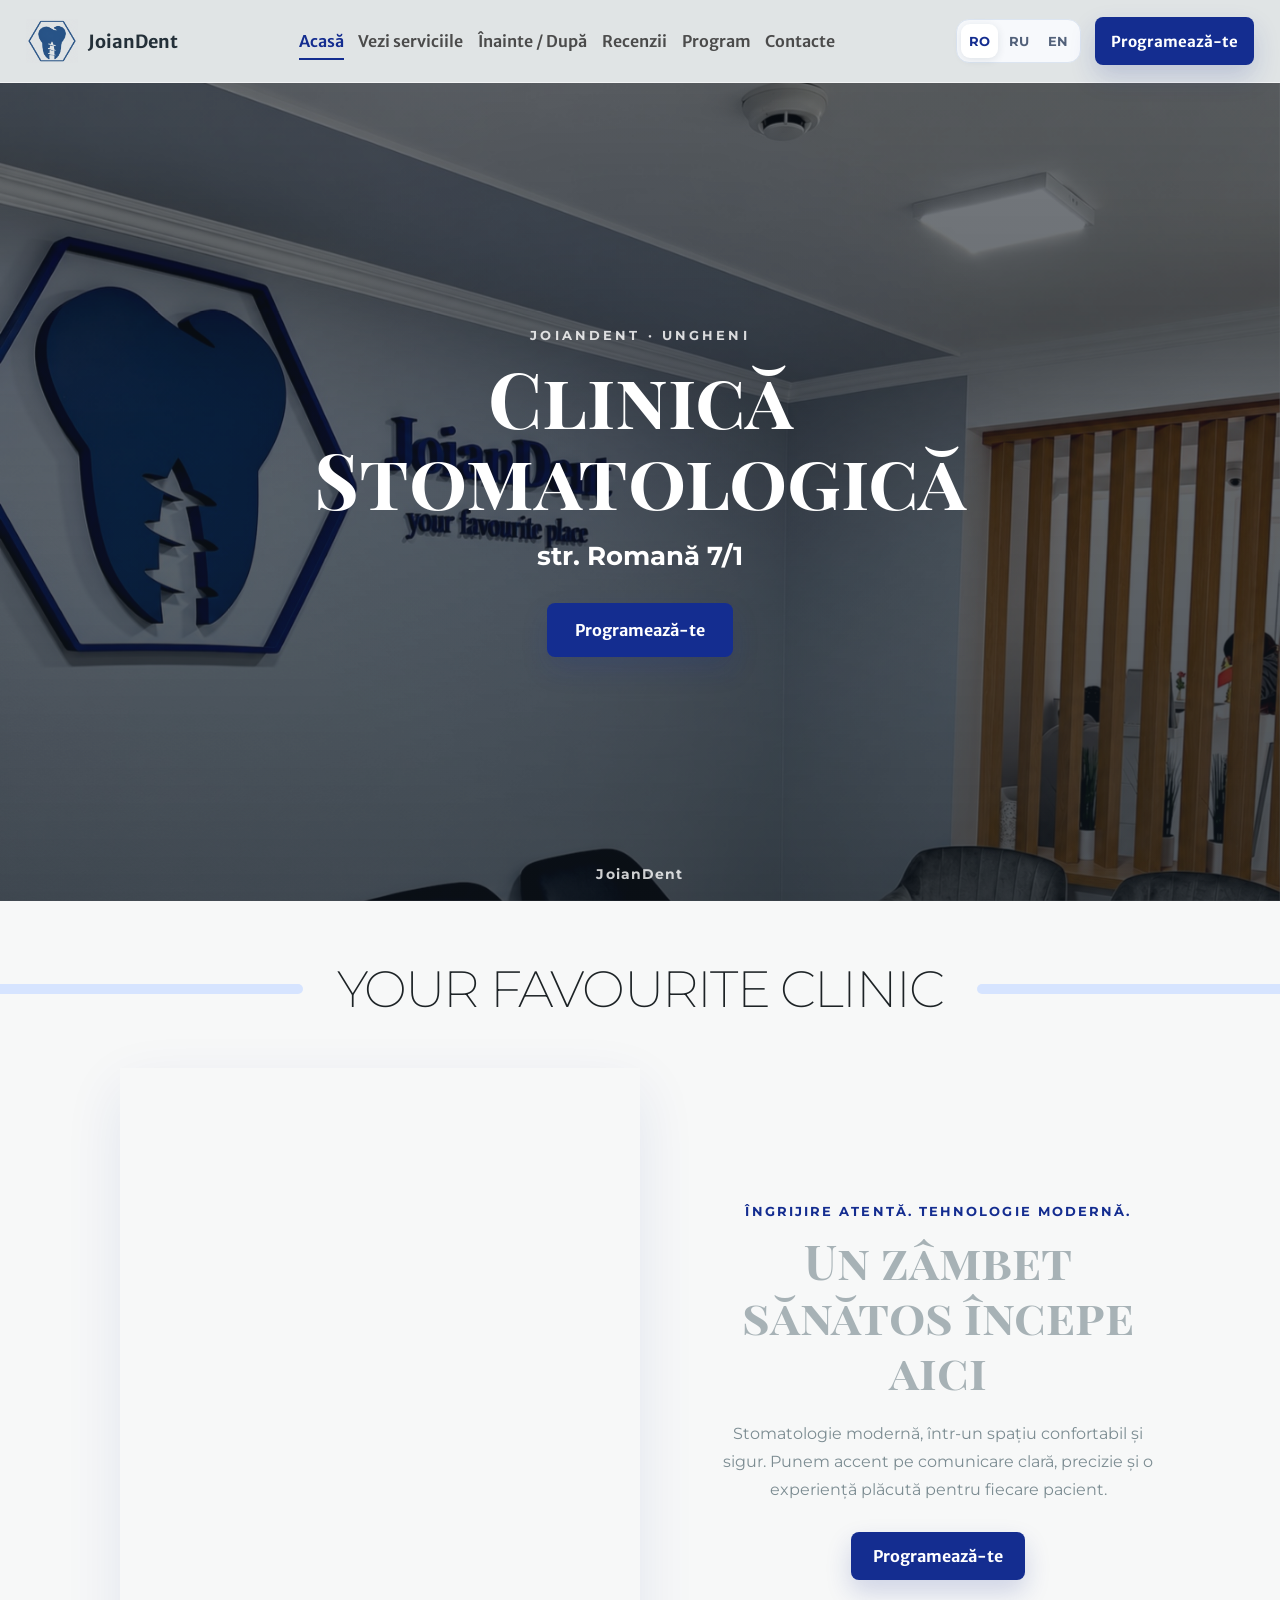
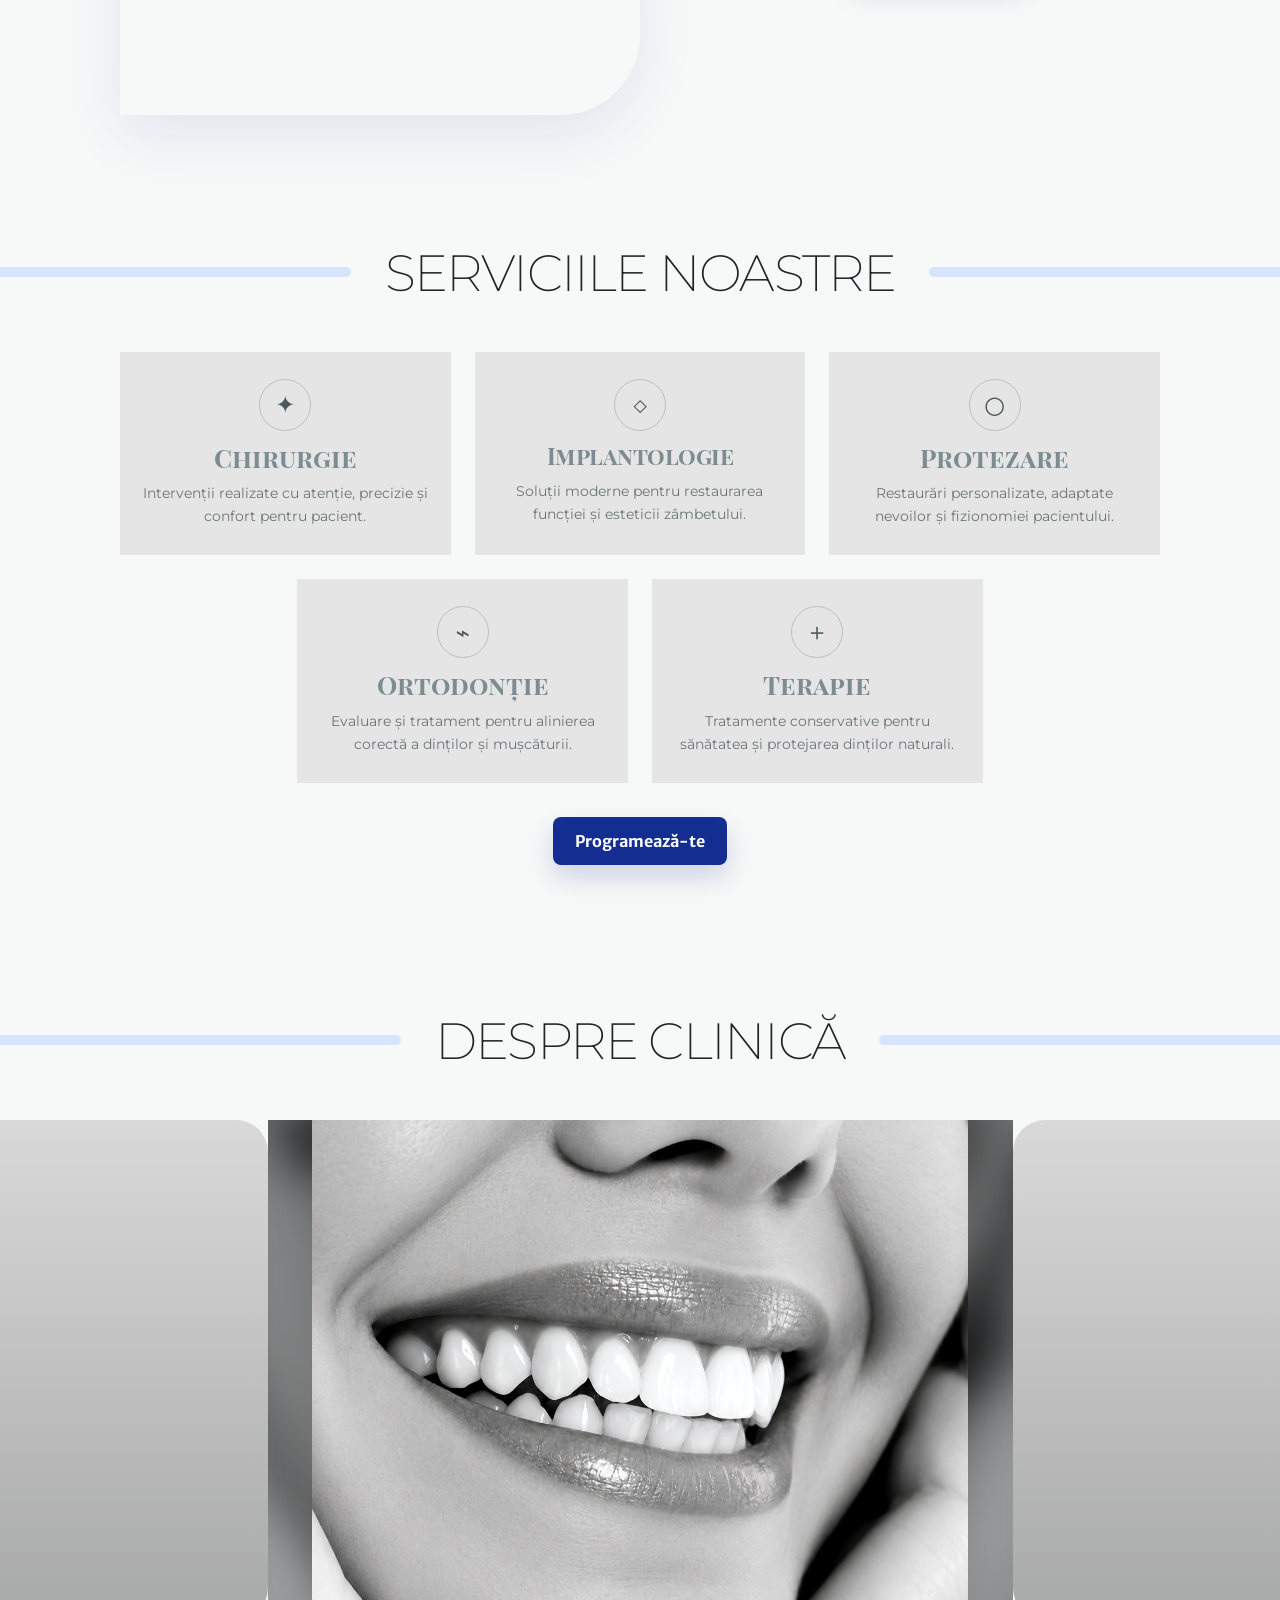
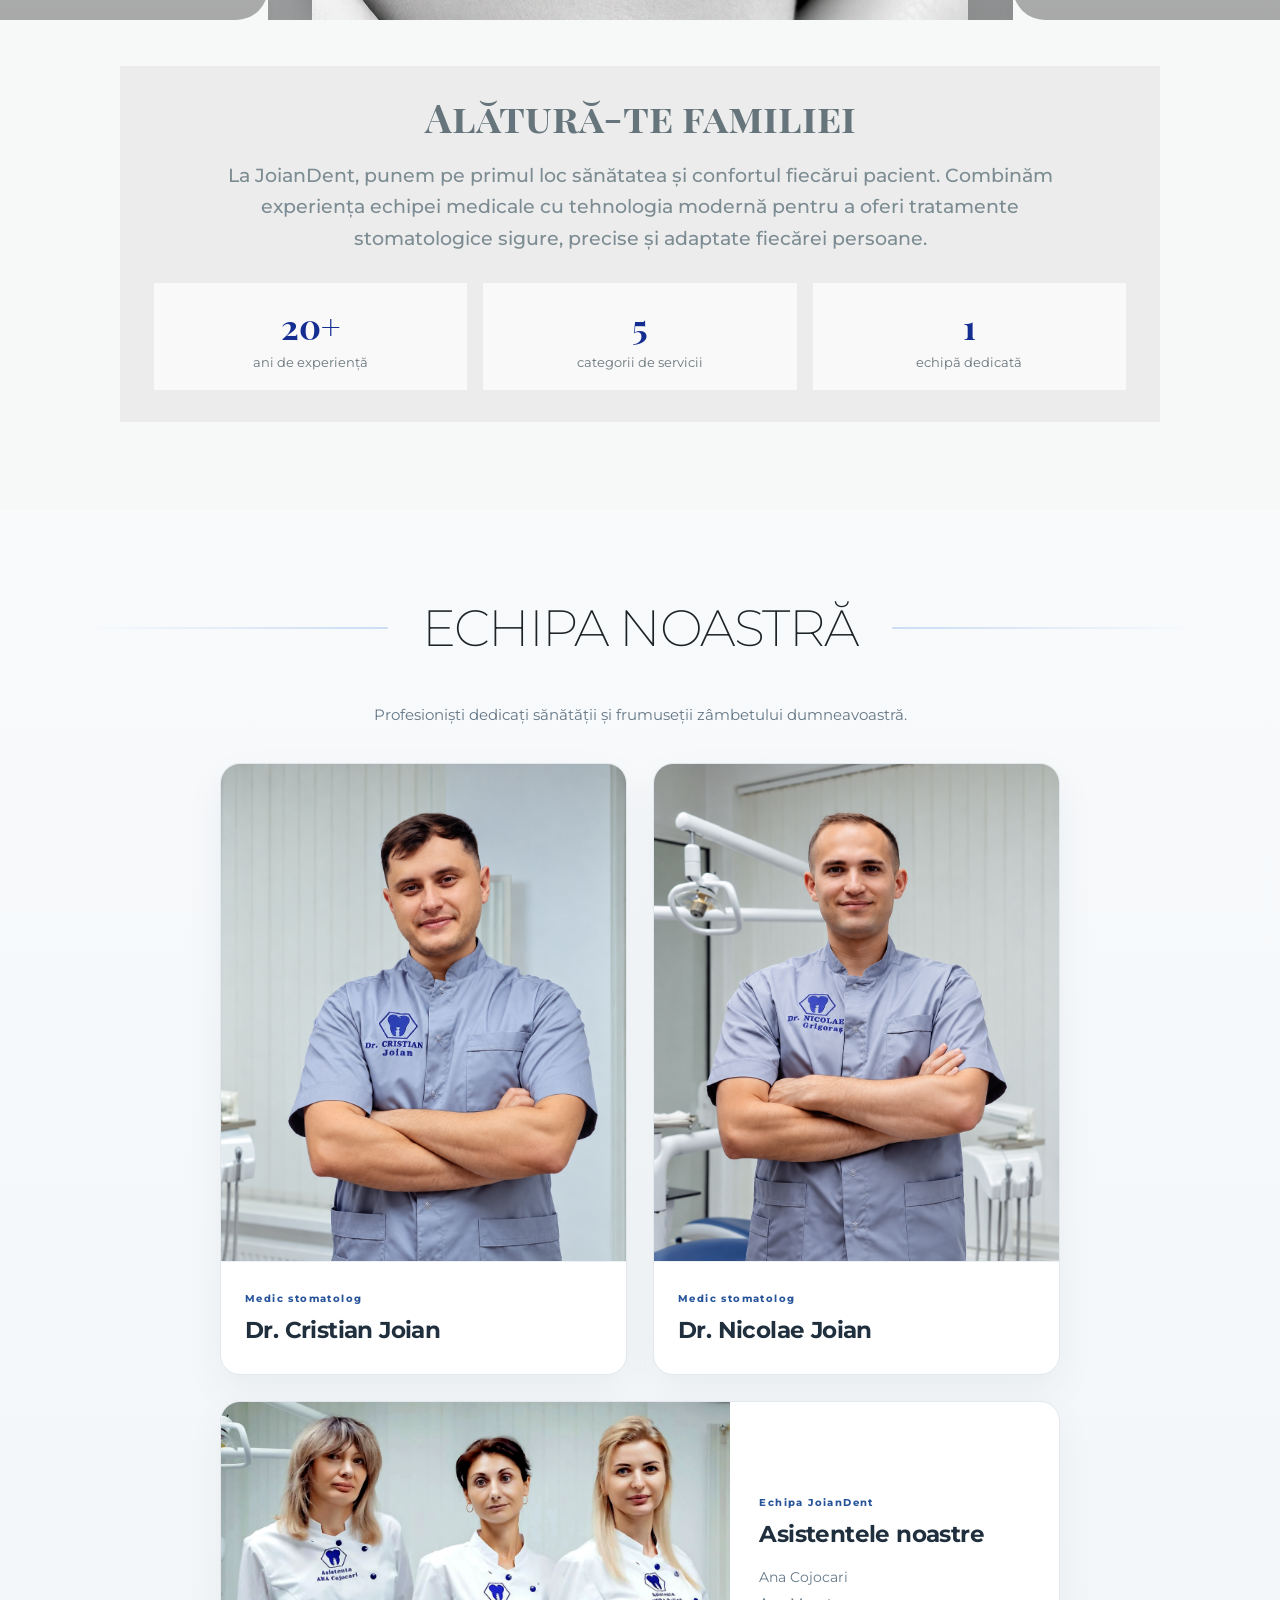
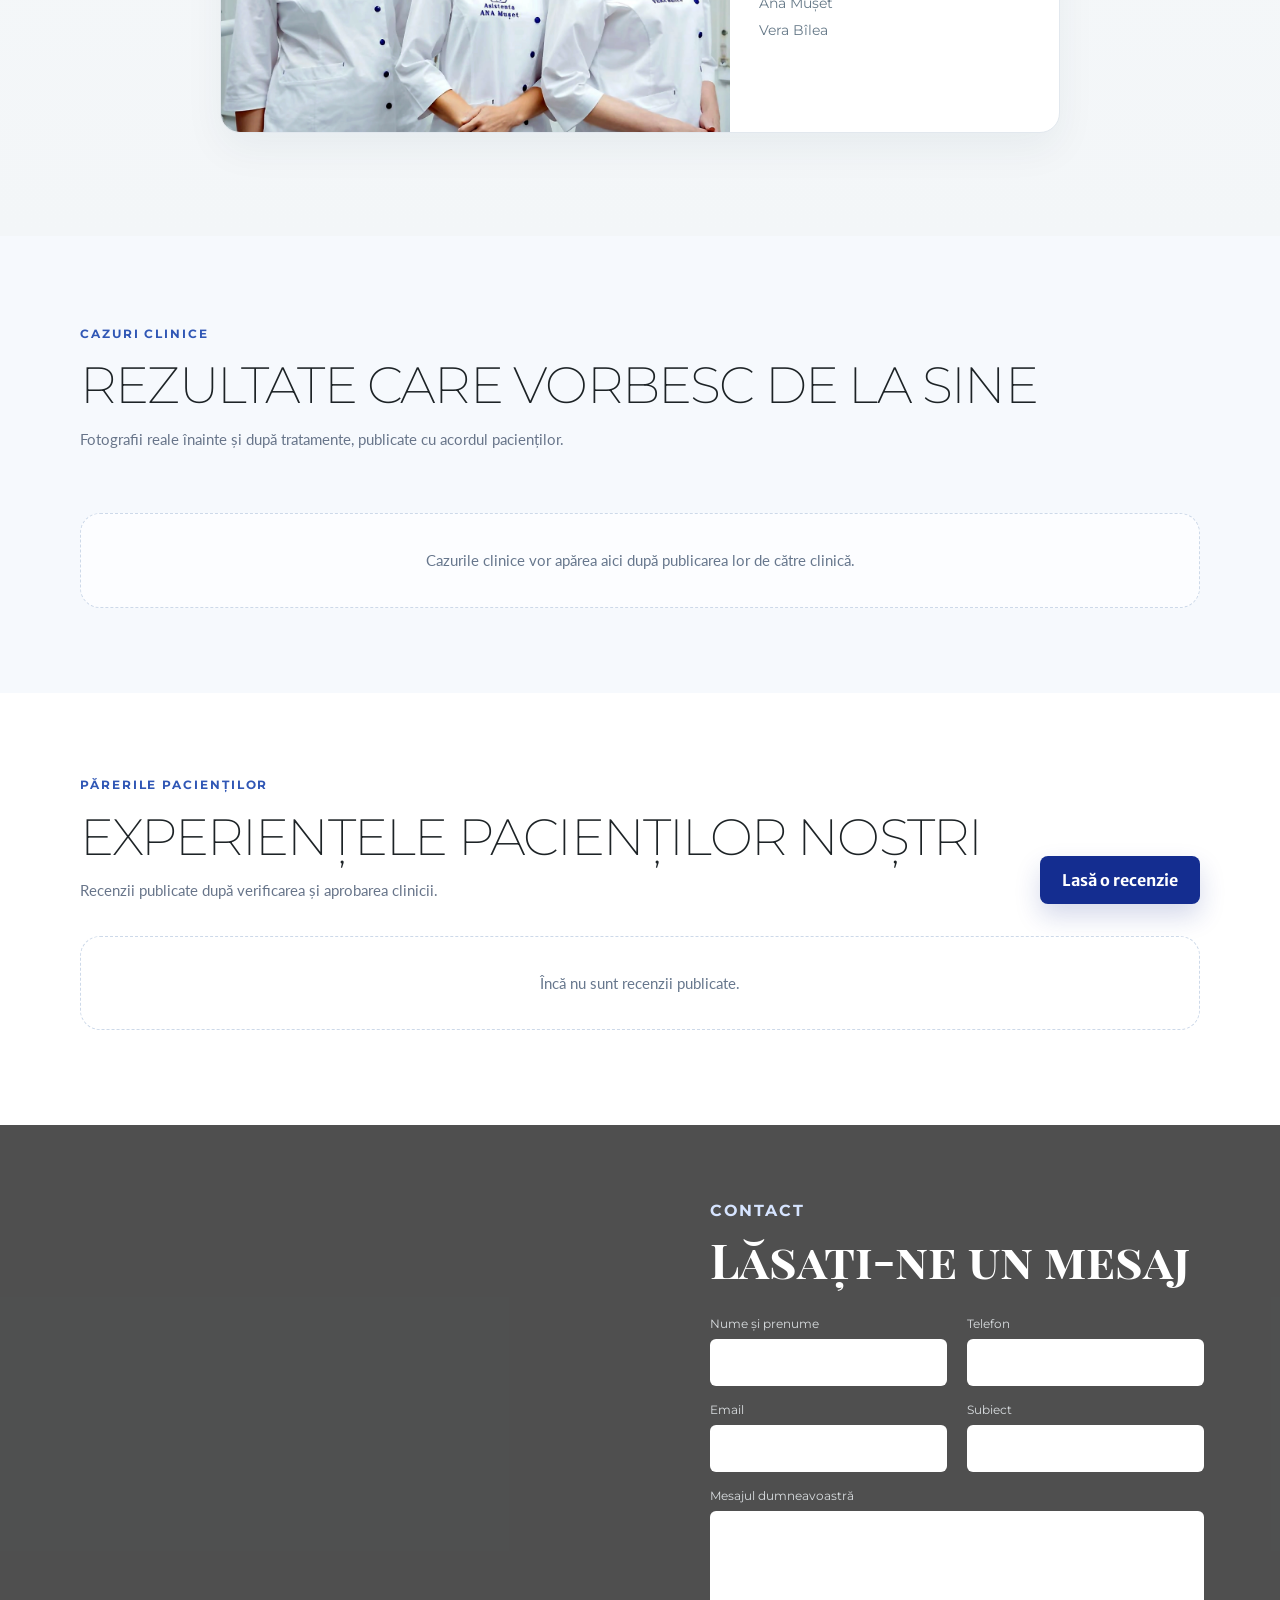
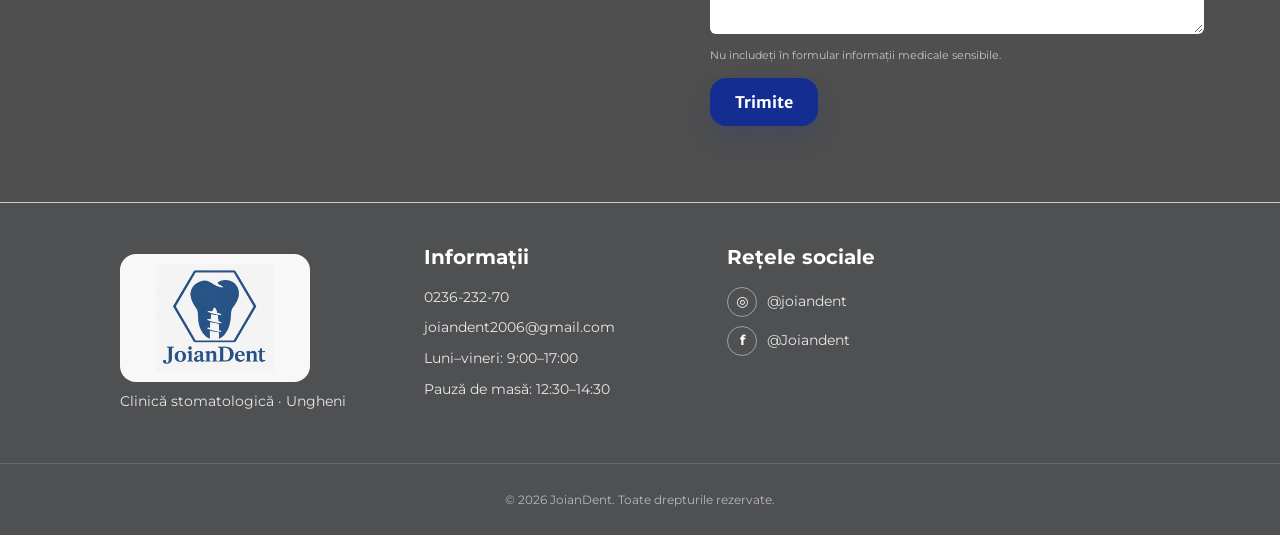
==== commit 34f999cc: "Add files via upload" ====
--- a/index.html
+++ b/index.html
@@ -1,34 +1,29 @@
-<!doctype html>
+<!DOCTYPE html>
+
 <html lang="ro">
 <head>
-  <meta charset="utf-8" />
-  <meta name="viewport" content="width=device-width, initial-scale=1" />
-
-  <title>JoianDent – Clinică Stomatologică în Ungheni</title>
-  <meta name="description" content="JoianDent este o clinică stomatologică din Ungheni, str. Romană 7/1. Chirurgie, protezare și terapie. Programează-te online." />
-  <meta name="robots" content="index, follow, max-image-preview:large, max-snippet:-1, max-video-preview:-1" />
-  <meta name="theme-color" content="#142D90" />
-
-  <link rel="canonical" href="https://joiandent.md/" />
-
-  <meta property="og:locale" content="ro_MD" />
-  <meta property="og:type" content="website" />
-  <meta property="og:site_name" content="JoianDent" />
-  <meta property="og:title" content="JoianDent – Clinică Stomatologică în Ungheni" />
-  <meta property="og:description" content="Stomatologie modernă în Ungheni: chirurgie, protezare și terapie. Programări online la JoianDent." />
-  <meta property="og:url" content="https://joiandent.md/" />
-  <meta property="og:image" content="https://joiandent.md/assets/clinic-hq.webp" />
-  <meta property="og:image:alt" content="Clinica stomatologică JoianDent din Ungheni" />
-
-  <meta name="twitter:card" content="summary_large_image" />
-  <meta name="twitter:title" content="JoianDent – Clinică Stomatologică în Ungheni" />
-  <meta name="twitter:description" content="Stomatologie modernă în Ungheni. Descoperă serviciile JoianDent și programează-te online." />
-  <meta name="twitter:image" content="https://joiandent.md/assets/clinic-hq.webp" />
-
-  <link rel="icon" type="image/png" href="assets/logo-mark.png" />
-  <link rel="apple-touch-icon" href="assets/logo-mark.png" />
-
-  <script type="application/ld+json">
+<meta charset="utf-8"/>
+<meta content="width=device-width, initial-scale=1" name="viewport"/>
+<title>JoianDent – Clinică Stomatologică în Ungheni</title>
+<meta content="JoianDent este o clinică stomatologică din Ungheni, str. Romană 7/1. Chirurgie, implantologie, protezare, ortodonție și terapie. Programează-te online." name="description"/>
+<meta content="index, follow, max-image-preview:large, max-snippet:-1, max-video-preview:-1" name="robots"/>
+<meta content="#142D90" name="theme-color"/>
+<link href="https://joiandent.md/" rel="canonical"/>
+<meta content="ro_MD" property="og:locale"/>
+<meta content="website" property="og:type"/>
+<meta content="JoianDent" property="og:site_name"/>
+<meta content="JoianDent – Clinică Stomatologică în Ungheni" property="og:title"/>
+<meta content="Stomatologie modernă în Ungheni: chirurgie, implantologie, protezare, ortodonție și terapie. Programări online la JoianDent." property="og:description"/>
+<meta content="https://joiandent.md/" property="og:url"/>
+<meta content="https://joiandent.md/assets/clinic-hero-original.jpg" property="og:image"/>
+<meta content="Clinica stomatologică JoianDent din Ungheni" property="og:image:alt"/>
+<meta content="summary_large_image" name="twitter:card"/>
+<meta content="JoianDent – Clinică Stomatologică în Ungheni" name="twitter:title"/>
+<meta content="Stomatologie modernă în Ungheni. Descoperă serviciile JoianDent și programează-te online." name="twitter:description"/>
+<meta content="https://joiandent.md/assets/clinic-hero-original.jpg" name="twitter:image"/>
+<link href="assets/logo-mark.png" rel="icon" type="image/png"/>
+<link href="assets/logo-mark.png" rel="apple-touch-icon"/>
+<script type="application/ld+json">
   {
     "@context": "https://schema.org",
     "@type": "Dentist",
@@ -36,8 +31,8 @@
     "name": "JoianDent",
     "url": "https://joiandent.md/",
     "logo": "https://joiandent.md/assets/logo-full.png",
-    "image": "https://joiandent.md/assets/clinic-hq.webp",
-    "description": "Clinică stomatologică în Ungheni cu servicii de chirurgie, protezare și terapie.",
+    "image": "https://joiandent.md/assets/clinic-hero-original.jpg",
+    "description": "Clinică stomatologică în Ungheni cu servicii de chirurgie, implantologie, protezare, ortodonție și terapie.",
     "telephone": "+37323623270",
     "email": "joiandent2006@gmail.com",
     "address": {
@@ -69,336 +64,314 @@
       "name": "Servicii stomatologice",
       "itemListElement": [
         {"@type": "Offer", "itemOffered": {"@type": "Service", "name": "Chirurgie dentară"}},
+        {"@type": "Offer", "itemOffered": {"@type": "Service", "name": "Implantologie"}},
         {"@type": "Offer", "itemOffered": {"@type": "Service", "name": "Protezare dentară"}},
+        {"@type": "Offer", "itemOffered": {"@type": "Service", "name": "Ortodonție"}},
         {"@type": "Offer", "itemOffered": {"@type": "Service", "name": "Terapie dentară"}}
       ]
     }
   }
   </script>
-
-  <link rel="preconnect" href="https://fonts.googleapis.com">
-  <link rel="preconnect" href="https://fonts.gstatic.com" crossorigin>
-  <link href="https://fonts.googleapis.com/css2?family=Lato:wght@400;500;700&family=Merriweather+Sans:wght@400;600;700&family=Montserrat:wght@200;300;400;500;600;700&family=Playfair+Display+SC:wght@600;700&display=swap" rel="stylesheet">
-  <link rel="stylesheet" href="styles.css" />
+<link href="https://fonts.googleapis.com" rel="preconnect"/>
+<link crossorigin="" href="https://fonts.gstatic.com" rel="preconnect"/>
+<link href="https://fonts.googleapis.com/css2?family=Lato:wght@400;500;700&amp;family=Merriweather+Sans:wght@400;600;700&amp;family=Montserrat:wght@200;300;400;500;600;700&amp;family=Playfair+Display+SC:wght@600;700&amp;display=swap" rel="stylesheet"/>
+<link href="styles.css" rel="stylesheet"/>
 </head>
-
 <body>
-  <header class="site-header" id="top">
-    <div class="nav-shell">
-      <a class="brand" href="#acasa" aria-label="JoianDent Acasă">
-        <img class="brand-logo brand-logo-mark" src="assets/logo-mark.png" alt="" aria-hidden="true">
-        <span class="brand-text">JoianDent</span>
-      </a>
-
-      <nav class="desktop-nav" aria-label="Navigație principală">
-        <a class="active" href="#acasa">Acasă</a>
-        <a href="#servicii">Vezi serviciile</a>
-        <a href="#program">Program</a>
-        <a href="#contact">Contacte</a>
-      </nav>
-
-      <a class="btn btn-primary desktop-cta appointment-trigger" href="#programare">Programează-te</a>
-
-      <button class="menu-toggle" type="button" aria-label="Deschide meniul" aria-expanded="false">
-        <span></span><span></span><span></span>
-      </button>
-    </div>
-
-    <nav class="mobile-nav" aria-label="Navigație mobilă" aria-hidden="true">
-      <a href="#acasa">Acasă</a>
-      <a href="#servicii">Vezi serviciile</a>
-      <a href="#program">Program</a>
-      <a href="#contact">Contacte</a>
-      <a class="btn btn-primary appointment-trigger" href="#programare">Programează-te</a>
-    </nav>
-  </header>
-
-  <main>
-    <section class="hero" id="acasa">
-      <img class="hero-image" src="assets/clinic-hq.webp" alt="Interiorul clinicii JoianDent" fetchpriority="high" decoding="async" />
-      <div class="hero-overlay"></div>
-      <div class="hero-content reveal">
-        <p class="eyebrow">JoianDent · Ungheni</p>
-        <h1>Clinică Stomatologică</h1>
-        <p class="hero-address">str. Romană 7/1</p>
-        <a class="btn btn-primary btn-lg appointment-trigger" href="#programare">Programează-te</a>
-      </div>
-      <div class="hero-signature">JoianDent</div>
-    </section>
-
-    <section class="section intro-section">
-      <div class="section-heading">
-        <span></span>
-        <h2>Your Favourite Clinic</h2>
-        <span></span>
-      </div>
-
-      <div class="intro-grid container">
-        <div class="photo-panel reveal">
-          <img src="assets/treatment-hq.webp" alt="Medic JoianDent în timpul unei proceduri stomatologice"  loading="lazy" decoding="async" />
-        </div>
-
-        <div class="intro-copy reveal">
-          <p class="kicker">Îngrijire atentă. Tehnologie modernă.</p>
-          <h3>Un zâmbet sănătos începe aici</h3>
-          <p>Stomatologie modernă, într-un spațiu confortabil și sigur. Punem accent pe comunicare clară, precizie și o experiență plăcută pentru fiecare pacient.</p>
-          <a class="btn btn-primary appointment-trigger" href="#programare">Programează-te</a>
-        </div>
-      </div>
-    </section>
-
-    <section class="section services-section" id="servicii">
-      <div class="section-heading">
-        <span></span>
-        <h2>Serviciile Noastre</h2>
-        <span></span>
-      </div>
-
-      <div class="services-grid container">
-        <article class="service-card reveal">
-          <div class="service-icon" aria-hidden="true">✦</div>
-          <h3>Chirurgie</h3>
-          <p>Intervenții realizate cu atenție, precizie și confort pentru pacient.</p>
-        </article>
-        <article class="service-card reveal">
-          <div class="service-icon" aria-hidden="true">○</div>
-          <h3>Protezare</h3>
-          <p>Restaurări personalizate, adaptate nevoilor și fizionomiei pacientului.</p>
-        </article>
-        <article class="service-card reveal">
-          <div class="service-icon" aria-hidden="true">＋</div>
-          <h3>Terapie</h3>
-          <p>Tratamente conservative pentru sănătatea și protejarea dinților naturali.</p>
-        </article>
-      </div>
-
-      <div class="services-cta">
-        <a class="btn btn-primary appointment-trigger" href="#programare">Programează-te</a>
-      </div>
-    </section>
-
-    <section class="section about-section" id="despre">
-      <div class="section-heading">
-        <span></span>
-        <h2>Despre Clinică</h2>
-        <span></span>
-      </div>
-
-      <div class="about-visual reveal">
-        <div class="about-side left"></div>
-        <div class="about-image-frame">
-          <img src="assets/about-clinic-hq.webp" alt="Zâmbet sănătos — JoianDent"  loading="lazy" decoding="async" />
-        </div>
-        <div class="about-side right"></div>
-      </div>
-
-      <div class="about-copy container reveal">
-        <h3>Alătură-te familiei</h3>
-        <p>La JoianDent, punem pe primul loc sănătatea și confortul fiecărui pacient. Combinăm experiența echipei medicale cu tehnologia modernă pentru a oferi tratamente stomatologice sigure, precise și adaptate fiecărei persoane.</p>
-
-        <div class="stats">
-          <div><strong>20+</strong><span>ani de experiență</span></div>
-          <div><strong>3</strong><span>categorii de servicii</span></div>
-          <div><strong>1</strong><span>echipă dedicată</span></div>
-        </div>
-      </div>
-    </section>
-
-    <section class="section team-section" id="echipa">
-      <div class="section-heading">
-        <span></span>
-        <h2>Echipa Noastră</h2>
-        <span></span>
-      </div>
-
-      <div class="team-grid container">
-        <article class="person-card reveal">
-          <div class="person-photo">
-            <img src="assets/dr-cristian-ultra.webp" alt="Dr. Cristian Joian"  loading="lazy" decoding="async" />
-          </div>
-          <div class="person-info">
-            <h3>Dr. Cristian Joian</h3>
-            <p>Medic stomatolog</p>
-          </div>
-        </article>
-
-        <article class="person-card reveal">
-          <div class="person-photo">
-            <img src="assets/dr-nicolae-ultra.webp" alt="Dr. Nicolae Joian"  loading="lazy" decoding="async" />
-          </div>
-          <div class="person-info">
-            <h3>Dr. Nicolae Joian</h3>
-            <p>Medic stomatolog</p>
-          </div>
-        </article>
-
-        <article class="assistants-card reveal">
-          <img src="assets/assistants-hq.webp" alt="Echipa de asistente JoianDent"  loading="lazy" decoding="async" />
-          <div class="assistants-info">
-            <div>
-              <h3>Asistente</h3>
-              <p>Ana Cojocari · Ana Mușet · Vera Bîlea</p>
-            </div>
-            <span class="team-badge">Echipă JoianDent</span>
-          </div>
-        </article>
-      </div>
-    </section>
-
-    <section class="contact-section" id="contact">
-      <div class="map-wrap">
-        <iframe
-          title="Locația JoianDent pe Google Maps"
-          src="https://www.google.com/maps?q=JoianDent%20Ungheni%20strada%20Romana%207%2F1&output=embed"
-          loading="lazy"
-          referrerpolicy="no-referrer-when-downgrade"
-          allowfullscreen>
-        </iframe>
-      </div>
-
-      <div class="contact-panel">
-        <p class="contact-label">Contact</p>
-        <h2>Lăsați-ne un mesaj</h2>
-
-        <form class="contact-form" action="https://formsubmit.co/joiandent2006@gmail.com" method="POST">
-          <input type="hidden" name="_subject" value="Mesaj nou de pe site-ul JoianDent">
-          <input type="hidden" name="_captcha" value="false">
-          <input type="hidden" name="_template" value="table">
-
-          <label>
-            <span>Nume și prenume</span>
-            <input name="Nume" type="text" autocomplete="name" required>
-          </label>
-
-          <label>
-            <span>Telefon</span>
-            <input name="Telefon" type="tel" autocomplete="tel" required>
-          </label>
-
-          <label>
-            <span>Email</span>
-            <input name="Email" type="email" autocomplete="email" required>
-          </label>
-
-          <label>
-            <span>Subiect</span>
-            <input name="Subiect" type="text" required>
-          </label>
-
-          <label class="full">
-            <span>Mesajul dumneavoastră</span>
-            <textarea name="Mesaj" rows="5" required></textarea>
-          </label>
-
-          <p class="privacy-note full">Nu includeți în formular informații medicale sensibile.</p>
-
-          <button class="btn btn-primary submit-btn" type="submit">Trimite</button>
-        </form>
-      </div>
-    </section>
-  </main>
-
-
-  <div class="appointment-modal" id="programare" aria-hidden="true">
-    <div class="appointment-backdrop" data-close-modal></div>
-
-    <section class="appointment-dialog" role="dialog" aria-modal="true" aria-labelledby="appointment-title">
-      <button class="modal-close" type="button" aria-label="Închide programarea" data-close-modal>×</button>
-
-      <div class="modal-brand">
-        <img src="assets/logo-mark.png" alt="" aria-hidden="true">
-        <div>
-          <p>JoianDent · Ungheni</p>
-          <h2 id="appointment-title">Programează-te</h2>
-        </div>
-      </div>
-
-      <p class="modal-intro">Completează datele de mai jos, iar solicitarea va fi trimisă direct clinicii.</p>
-
-      <form class="appointment-form" action="https://formsubmit.co/joiandent2006@gmail.com" method="POST">
-        <input type="hidden" name="_subject" value="Programare nouă de pe site-ul JoianDent">
-        <input type="hidden" name="_captcha" value="false">
-        <input type="hidden" name="_template" value="table">
-
-        <label>
-          <span>Nume și prenume</span>
-          <input name="Nume și prenume" type="text" autocomplete="name" placeholder="Ex: Ion Popescu" required>
-        </label>
-
-        <label>
-          <span>Telefon</span>
-          <input name="Telefon" type="tel" autocomplete="tel" placeholder="+373 ..." required>
-        </label>
-
-        <label>
-          <span>Email</span>
-          <input name="Email" type="email" autocomplete="email" placeholder="exemplu@email.com" required>
-        </label>
-
-        <label>
-          <span>Serviciu</span>
-          <select name="Serviciu" required>
-            <option value="" selected disabled>Alege serviciul</option>
-            <option>Chirurgie</option>
-            <option>Protezare</option>
-            <option>Terapie</option>
-            <option>Consultație / Alt serviciu</option>
-          </select>
-        </label>
-
-        <label class="modal-full">
-          <span>Mesaj</span>
-          <textarea name="Mesaj" rows="5" placeholder="Scrie pe scurt cum te putem ajuta..." required></textarea>
-        </label>
-
-        <p class="modal-privacy modal-full">Nu include informații medicale sensibile în mesaj.</p>
-
-        <button class="btn btn-primary modal-submit modal-full" type="submit">
+<header class="site-header" id="top">
+<div class="nav-shell">
+<a aria-label="JoianDent Acasă" class="brand" href="#acasa">
+<img alt="" aria-hidden="true" class="brand-logo brand-logo-mark" src="assets/logo-mark.png"/>
+<span class="brand-text">JoianDent</span>
+</a>
+<nav aria-label="Navigație principală" class="desktop-nav">
+<a class="active" href="#acasa">Acasă</a>
+<a href="#servicii">Vezi serviciile</a>
+<a href="#rezultate">Înainte / După</a><a href="#recenzii">Recenzii</a><a href="#program">Program</a>
+<a href="#contact">Contacte</a>
+</nav>
+<div aria-label="Selectează limba" class="lang-switch" role="group"><button aria-pressed="true" class="lang-btn active" data-lang="ro" type="button">RO</button><button aria-pressed="false" class="lang-btn" data-lang="ru" type="button">RU</button><button aria-pressed="false" class="lang-btn" data-lang="en" type="button">EN</button></div><a class="btn btn-primary desktop-cta appointment-trigger" href="#programare">Programează-te</a>
+<button aria-expanded="false" aria-label="Deschide meniul" class="menu-toggle" type="button">
+<span></span><span></span><span></span>
+</button>
+</div>
+<nav aria-hidden="true" aria-label="Navigație mobilă" class="mobile-nav">
+<a href="#acasa">Acasă</a>
+<a href="#servicii">Vezi serviciile</a>
+<a href="#rezultate">Înainte / După</a><a href="#recenzii">Recenzii</a><a href="#program">Program</a>
+<a href="#contact">Contacte</a>
+<a class="btn btn-primary appointment-trigger" href="#programare">Programează-te</a>
+<div aria-label="Selectează limba" class="lang-switch lang-switch-mobile" role="group"><button aria-pressed="true" class="lang-btn active" data-lang="ro" type="button">RO</button><button aria-pressed="false" class="lang-btn" data-lang="ru" type="button">RU</button><button aria-pressed="false" class="lang-btn" data-lang="en" type="button">EN</button></div></nav>
+</header>
+<main>
+<section class="hero" id="acasa">
+<img alt="Recepția și zona de așteptare JoianDent" class="hero-image" decoding="async" fetchpriority="high" src="assets/clinic-hero-original.jpg"/>
+<div class="hero-overlay"></div>
+<div class="hero-content reveal">
+<p class="eyebrow">JoianDent · Ungheni</p>
+<h1>Clinică Stomatologică</h1>
+<p class="hero-address">str. Romană 7/1</p>
+<a class="btn btn-primary btn-lg appointment-trigger" href="#programare">Programează-te</a>
+</div>
+<div class="hero-signature">JoianDent</div>
+</section>
+<section class="section intro-section">
+<div class="section-heading">
+<span></span>
+<h2>Your Favourite Clinic</h2>
+<span></span>
+</div>
+<div class="intro-grid container">
+<div class="photo-panel reveal">
+<img alt="Medic JoianDent în timpul unei proceduri stomatologice" decoding="async" loading="lazy" src="assets/treatment-hq.webp"/>
+</div>
+<div class="intro-copy reveal">
+<p class="kicker">Îngrijire atentă. Tehnologie modernă.</p>
+<h3>Un zâmbet sănătos începe aici</h3>
+<p>Stomatologie modernă, într-un spațiu confortabil și sigur. Punem accent pe comunicare clară, precizie și o experiență plăcută pentru fiecare pacient.</p>
+<a class="btn btn-primary appointment-trigger" href="#programare">Programează-te</a>
+</div>
+</div>
+</section>
+<section class="section services-section" id="servicii">
+<div class="section-heading">
+<span></span>
+<h2>Serviciile Noastre</h2>
+<span></span>
+</div>
+<div class="services-grid container">
+<article class="service-card reveal">
+<div aria-hidden="true" class="service-icon">✦</div>
+<h3>Chirurgie</h3>
+<p>Intervenții realizate cu atenție, precizie și confort pentru pacient.</p>
+</article>
+<article class="service-card reveal">
+<div aria-hidden="true" class="service-icon">◇</div>
+<h3>Implantologie</h3>
+<p>Soluții moderne pentru restaurarea funcției și esteticii zâmbetului.</p>
+</article>
+<article class="service-card reveal">
+<div aria-hidden="true" class="service-icon">○</div>
+<h3>Protezare</h3>
+<p>Restaurări personalizate, adaptate nevoilor și fizionomiei pacientului.</p>
+</article>
+<article class="service-card reveal">
+<div aria-hidden="true" class="service-icon">⌁</div>
+<h3>Ortodonție</h3>
+<p>Evaluare și tratament pentru alinierea corectă a dinților și mușcăturii.</p>
+</article>
+<article class="service-card reveal">
+<div aria-hidden="true" class="service-icon">＋</div>
+<h3>Terapie</h3>
+<p>Tratamente conservative pentru sănătatea și protejarea dinților naturali.</p>
+</article>
+</div>
+<div class="services-cta">
+<a class="btn btn-primary appointment-trigger" href="#programare">Programează-te</a>
+</div>
+</section>
+<section class="section about-section" id="despre">
+<div class="section-heading">
+<span></span>
+<h2>Despre Clinică</h2>
+<span></span>
+</div>
+<div class="about-visual reveal">
+<div class="about-side left"></div>
+<div class="about-image-frame">
+<img alt="Zâmbet sănătos — JoianDent" decoding="async" loading="lazy" src="assets/about-clinic-hq.webp"/>
+</div>
+<div class="about-side right"></div>
+</div>
+<div class="about-copy container reveal">
+<h3>Alătură-te familiei</h3>
+<p>La JoianDent, punem pe primul loc sănătatea și confortul fiecărui pacient. Combinăm experiența echipei medicale cu tehnologia modernă pentru a oferi tratamente stomatologice sigure, precise și adaptate fiecărei persoane.</p>
+<div class="stats">
+<div><strong>20+</strong><span>ani de experiență</span></div>
+<div><strong>5</strong><span>categorii de servicii</span></div>
+<div><strong>1</strong><span>echipă dedicată</span></div>
+</div>
+</div>
+</section>
+<section aria-labelledby="team-title" class="section team-section" id="echipa">
+<div class="section-heading team-heading">
+<span></span>
+<h2 id="team-title">Echipa noastră</h2>
+<span></span>
+</div>
+<p class="team-intro container">Profesioniști dedicați sănătății și frumuseții zâmbetului dumneavoastră.</p>
+<div class="team-grid container">
+<article class="person-card reveal">
+<div class="person-photo">
+<img alt="Dr. Cristian Joian, medic stomatolog la JoianDent" decoding="async" height="1388" loading="lazy" src="assets/dr-cristian-original.jpg" width="1133"/>
+</div>
+<div class="person-info">
+<span class="person-label">MEDIC STOMATOLOG</span>
+<h3>Dr. Cristian Joian</h3>
+</div>
+</article>
+<article class="person-card reveal">
+<div class="person-photo">
+<img alt="Dr. Nicolae Joian, medic stomatolog la JoianDent" decoding="async" height="1388" loading="lazy" src="assets/dr-nicolae-original.jpg" width="1133"/>
+</div>
+<div class="person-info">
+<span class="person-label">MEDIC STOMATOLOG</span>
+<h3>Dr. Nicolae Joian</h3>
+</div>
+</article>
+<article class="assistants-card reveal">
+<div class="assistants-photo">
+<img alt="Asistentele clinicii JoianDent — Ana Cojocari, Ana Mușet și Vera Bîlea" decoding="async" height="1685" loading="lazy" src="assets/assistants-web.webp" width="2603"/>
+</div>
+<div class="assistants-info">
+<span class="person-label">ECHIPA JOIANDENT</span>
+<h3>Asistentele noastre</h3>
+<p>Ana Cojocari<br/>Ana Mușet<br/>Vera Bîlea</p>
+</div>
+</article>
+</div>
+</section>
+<section aria-labelledby="results-heading" class="section results-section" id="rezultate">
+<div class="container">
+<div class="section-eyebrow">CAZURI CLINICE</div>
+<div class="results-heading-row"><div><h2 id="results-heading">Rezultate care vorbesc de la sine</h2><p class="section-lead">Fotografii reale înainte și după tratamente, publicate cu acordul pacienților.</p></div></div>
+<div aria-label="Categorii de cazuri" class="filter-pills" id="cases-filters"></div>
+<div class="cases-list" id="cases-list"><div class="section-empty">Cazurile clinice vor apărea aici după publicarea lor de către clinică.</div></div>
+</div>
+</section><section aria-labelledby="reviews-heading" class="section testimonials-section" id="recenzii">
+<div class="container">
+<div class="section-eyebrow">PĂRERILE PACIENȚILOR</div>
+<div class="reviews-header"><div><h2 id="reviews-heading">Experiențele pacienților noștri</h2><p class="section-lead">Recenzii publicate după verificarea și aprobarea clinicii.</p></div><button class="btn btn-primary" id="open-review-form" type="button">Lasă o recenzie</button></div>
+<div class="reviews-grid" id="reviews-list"><div class="section-empty">Încă nu sunt recenzii publicate.</div></div>
+<form class="review-form" hidden="" id="review-form" action="https://formsubmit.co/joiandent2006@gmail.com" method="POST">
+<input type="hidden" name="_subject" value="Recenzie nouă de verificat — JoianDent" />
+<input type="hidden" name="_template" value="table" />
+<div class="review-form-head"><h3>Trimite o recenzie</h3><button aria-label="Închide formularul" class="review-form-close" type="button">×</button></div>
+<p>Recenzia va fi trimisă prin email clinicii. După verificare, poate fi adăugată în panoul Pages CMS. Nu include date medicale sau personale sensibile.</p>
+<div class="review-form-fields"><label>Nume afișat<input maxlength="70" name="author" placeholder="Ex: Ana M." required="" type="text"/></label><label>Evaluare<select name="rating" required=""><option value="5">★★★★★ — 5</option><option value="4">★★★★ — 4</option><option value="3">★★★ — 3</option><option value="2">★★ — 2</option><option value="1">★ — 1</option></select></label><label class="review-full">Recenzia ta<textarea maxlength="700" minlength="10" name="text" placeholder="Spune-ne despre experiența ta..." required="" rows="4"></textarea></label><label class="review-full review-consent"><input name="consent" required="" type="checkbox"/> Sunt de acord ca recenzia și numele afișat să fie publicate după aprobare.</label><div aria-hidden="true" class="review-hp"><input autocomplete="off" name="_honey" tabindex="-1" type="text"/></div></div>
+<button class="btn btn-primary" type="submit">Trimite spre aprobare</button><p class="review-feedback" id="review-feedback" role="status"></p>
+</form>
+</div>
+</section><section class="contact-section" id="contact">
+<div class="map-wrap">
+<iframe allowfullscreen="" loading="lazy" referrerpolicy="no-referrer-when-downgrade" src="https://www.google.com/maps?q=JoianDent%20Ungheni%20strada%20Romana%207%2F1&amp;output=embed" title="Locația JoianDent pe Google Maps">
+</iframe>
+</div>
+<div class="contact-panel">
+<p class="contact-label">Contact</p>
+<h2>Lăsați-ne un mesaj</h2>
+<form action="https://formsubmit.co/joiandent2006@gmail.com" class="contact-form" method="POST">
+<input name="_subject" type="hidden" value="Mesaj nou de pe site-ul JoianDent"/>
+<input name="_captcha" type="hidden" value="false"/>
+<input name="_template" type="hidden" value="table"/>
+<label>
+<span>Nume și prenume</span>
+<input autocomplete="name" name="Nume" required="" type="text"/>
+</label>
+<label>
+<span>Telefon</span>
+<input autocomplete="tel" name="Telefon" required="" type="tel"/>
+</label>
+<label>
+<span>Email</span>
+<input autocomplete="email" name="Email" required="" type="email"/>
+</label>
+<label>
+<span>Subiect</span>
+<input name="Subiect" required="" type="text"/>
+</label>
+<label class="full">
+<span>Mesajul dumneavoastră</span>
+<textarea name="Mesaj" required="" rows="5"></textarea>
+</label>
+<p class="privacy-note full">Nu includeți în formular informații medicale sensibile.</p>
+<button class="btn btn-primary submit-btn" type="submit">Trimite</button>
+</form>
+</div>
+</section>
+</main>
+<div aria-hidden="true" class="appointment-modal" id="programare">
+<div class="appointment-backdrop" data-close-modal=""></div>
+<section aria-labelledby="appointment-title" aria-modal="true" class="appointment-dialog" role="dialog">
+<button aria-label="Închide programarea" class="modal-close" data-close-modal="" type="button">×</button>
+<div class="modal-brand">
+<img alt="" aria-hidden="true" src="assets/logo-mark.png"/>
+<div>
+<p>JoianDent · Ungheni</p>
+<h2 id="appointment-title">Programează-te</h2>
+</div>
+</div>
+<p class="modal-intro">Completează datele de mai jos, iar solicitarea va fi trimisă direct clinicii.</p>
+<form action="https://formsubmit.co/joiandent2006@gmail.com" class="appointment-form" method="POST">
+<input name="_subject" type="hidden" value="Programare nouă de pe site-ul JoianDent"/>
+<input name="_captcha" type="hidden" value="false"/>
+<input name="_template" type="hidden" value="table"/>
+<label>
+<span>Nume și prenume</span>
+<input autocomplete="name" name="Nume și prenume" placeholder="Ex: Ion Popescu" required="" type="text"/>
+</label>
+<label>
+<span>Telefon</span>
+<input autocomplete="tel" name="Telefon" placeholder="+373 ..." required="" type="tel"/>
+</label>
+<label>
+<span>Email</span>
+<input autocomplete="email" name="Email" placeholder="exemplu@email.com" required="" type="email"/>
+</label>
+<label>
+<span>Serviciu</span>
+<select name="Serviciu" required="">
+<option disabled="" selected="" value="">Alege serviciul</option>
+<option>Chirurgie</option>
+<option>Implantologie</option>
+<option>Protezare</option>
+<option>Ortodonție</option>
+<option>Terapie</option>
+<option>Consultație / Alt serviciu</option>
+</select>
+</label>
+<label class="modal-full">
+<span>Mesaj</span>
+<textarea name="Mesaj" placeholder="Scrie pe scurt cum te putem ajuta..." required="" rows="5"></textarea>
+</label>
+<p class="modal-privacy modal-full">Nu include informații medicale sensibile în mesaj.</p>
+<button class="btn btn-primary modal-submit modal-full" type="submit">
           Trimite solicitarea
         </button>
-      </form>
-    </section>
-  </div>
-
-
-  <footer class="site-footer" id="program">
-    <div class="footer-grid container">
-      <div class="footer-brand">
-        <a class="footer-logo-link" href="#top" aria-label="JoianDent - sus">
-          <img class="footer-logo" src="assets/logo-full.png" alt="JoianDent">
-        </a>
-        <p>Clinică stomatologică · Ungheni</p>
-      </div>
-
-      <div>
-        <h3>Informații</h3>
-        <a href="tel:+37323623270">0236-232-70</a>
-        <a href="mailto:joiandent2006@gmail.com">joiandent2006@gmail.com</a>
-        <p>Luni–vineri: 9:00–17:00</p>
-        <p>Pauză de masă: 12:30–14:30</p>
-      </div>
-
-      <div>
-        <h3>Rețele sociale</h3>
-        <a class="social-link" href="https://www.instagram.com/joiandent/" target="_blank" rel="noopener noreferrer" aria-label="Instagram JoianDent">
-          <span class="social-icon" aria-hidden="true">◎</span><span>@joiandent</span>
-        </a>
-        <a class="social-link" href="https://www.facebook.com/Joiandent" target="_blank" rel="noopener noreferrer" aria-label="Facebook JoianDent">
-          <span class="social-icon" aria-hidden="true">f</span><span>@Joiandent</span>
-        </a>
-      </div>
-
-      <div class="footer-links">
-        <a href="#">Privacy Policy</a>
-        <a href="#">Terms of Service</a>
-      </div>
-    </div>
-
-    <div class="footer-bottom">
-      <p>© <span id="year"></span> JoianDent. Toate drepturile rezervate.</p>
-    </div>
-  </footer>
-
-  <script src="script.js"></script>
+</form>
+</section>
+</div>
+<footer class="site-footer" id="program">
+<div class="footer-grid container">
+<div class="footer-brand">
+<a aria-label="JoianDent - sus" class="footer-logo-link" href="#top">
+<img alt="JoianDent" class="footer-logo" src="assets/logo-full.png"/>
+</a>
+<p>Clinică stomatologică · Ungheni</p>
+</div>
+<div>
+<h3>Informații</h3>
+<a href="tel:+37323623270">0236-232-70</a>
+<a href="mailto:joiandent2006@gmail.com">joiandent2006@gmail.com</a>
+<p>Luni–vineri: 9:00–17:00</p>
+<p>Pauză de masă: 12:30–14:30</p>
+</div>
+<div>
+<h3>Rețele sociale</h3>
+<a aria-label="Instagram JoianDent" class="social-link" href="https://www.instagram.com/joiandent/" rel="noopener noreferrer" target="_blank">
+<span aria-hidden="true" class="social-icon">◎</span><span>@joiandent</span>
+</a>
+<a aria-label="Facebook JoianDent" class="social-link" href="https://www.facebook.com/Joiandent" rel="noopener noreferrer" target="_blank">
+<span aria-hidden="true" class="social-icon">f</span><span>@Joiandent</span>
+</a>
+</div>
+<div class="footer-links">
+</div>
+</div>
+<div class="footer-bottom">
+<p>© <span id="year"></span> JoianDent. Toate drepturile rezervate.</p>
+</div>
+</footer>
+<script src="script.js"></script><script src="enhancements.js" defer></script>
 </body>
 </html>
--- a/styles.css
+++ b/styles.css
@@ -1713,3 +1713,348 @@
     color: #fff;
   }
 }
+
+
+/* ===========================================================
+   JoianDent V2.1 — fotografie echipă: proporții naturale,
+   fără crop, fără zoom, portrete și date bine lizibile.
+   =========================================================== */
+.team-section {
+  padding-top: clamp(58px, 7vw, 100px);
+  padding-bottom: clamp(72px, 8vw, 110px);
+  background: linear-gradient(180deg, #f8fafc 0%, #f3f6f8 100%);
+}
+
+.team-section .team-heading {
+  max-width: 1100px;
+  margin-inline: auto;
+}
+
+.team-section .team-heading h2 {
+  color: #23313e;
+  font-family: "Montserrat", system-ui, sans-serif;
+  font-size: clamp(29px, 3.3vw, 43px);
+  font-weight: 650;
+  letter-spacing: -.045em;
+  line-height: 1.12;
+  text-transform: none;
+}
+
+.team-section .team-heading > span {
+  background: linear-gradient(90deg, transparent, #cbdcf4);
+  height: 2px;
+}
+
+.team-section .team-heading > span:last-child {
+  background: linear-gradient(90deg, #cbdcf4, transparent);
+}
+
+.team-intro {
+  margin: -2px auto 35px;
+  max-width: 620px;
+  padding-inline: 12px;
+  color: #647684;
+  text-align: center;
+  font-size: clamp(13px, 1.15vw, 15px);
+  line-height: 1.75;
+}
+
+.team-section .team-grid {
+  width: min(840px, calc(100% - 36px));
+  max-width: 840px;
+  grid-template-columns: repeat(2, minmax(0, 1fr));
+  align-items: stretch;
+  justify-content: center;
+  gap: 26px;
+}
+
+.team-section .person-card,
+.team-section .assistants-card {
+  min-width: 0;
+  max-width: none;
+  width: 100%;
+  background: #ffffff;
+  border: 1px solid #e2e8ee;
+  border-radius: 20px;
+  box-shadow: 0 16px 40px rgba(21,46,78,.055);
+  overflow: hidden;
+  transition: box-shadow .25s ease, border-color .25s ease;
+}
+
+.team-section .person-card:hover,
+.team-section .assistants-card:hover {
+  transform: none;
+  border-color: #cddcee;
+  box-shadow: 0 20px 48px rgba(21,46,78,.075);
+}
+
+.team-section .person-photo {
+  width: 100%;
+  aspect-ratio: 3 / 4;
+  overflow: hidden;
+  background: #edf2f5;
+}
+
+/* Display FULL portraits: NO cover crop and NO mouseover scale. */
+.team-section .person-photo img {
+  display: block;
+  width: 100%;
+  height: 100%;
+  object-fit: contain;
+  object-position: center center;
+  image-rendering: auto;
+  filter: none;
+  transform: none !important;
+  backface-visibility: visible;
+  transition: none;
+}
+
+.team-section .person-info {
+  padding: 25px 24px 29px;
+  text-align: left;
+  border-top: 1px solid #edf1f5;
+}
+
+.team-section .person-label {
+  display: inline-block;
+  margin-bottom: 10px;
+  font-family: "Montserrat", system-ui, sans-serif;
+  color: #28559a;
+  font-size: 10px;
+  font-weight: 750;
+  letter-spacing: .14em;
+  line-height: 1.4;
+}
+
+.team-section .person-info h3,
+.team-section .assistants-info h3 {
+  margin: 0;
+  color: #202f3d;
+  font-family: "Montserrat", system-ui, sans-serif;
+  font-weight: 700;
+  font-size: clamp(19px, 2vw, 23px);
+  line-height: 1.3;
+  letter-spacing: -.026em;
+}
+
+.team-section .assistants-card {
+  display: grid;
+  grid-template-columns: minmax(0, 1.55fr) minmax(0, 1fr);
+  grid-column: 1 / -1;
+  align-items: center;
+  justify-self: stretch;
+  overflow: hidden;
+}
+
+.team-section .assistants-photo {
+  display: flex;
+  align-items: center;
+  justify-content: center;
+  min-width: 0;
+  width: 100%;
+  background: #edf2f5;
+}
+
+.team-section .assistants-photo img {
+  display: block;
+  width: 100%;
+  height: auto;
+  object-fit: contain;
+  object-position: center;
+  image-rendering: auto;
+  filter: none;
+  transform: none !important;
+  backface-visibility: visible;
+  transition: none;
+}
+
+.team-section .assistants-info {
+  display: flex;
+  flex-direction: column;
+  align-items: flex-start;
+  justify-content: center;
+  gap: 2px;
+  padding: 28px 29px;
+}
+
+.team-section .assistants-info p {
+  margin: 12px 0 0;
+  color: #667988;
+  font-size: 14px;
+  line-height: 1.9;
+}
+
+@media (max-width: 680px) {
+  .team-section .team-grid {
+    width: min(440px, calc(100% - 32px));
+    grid-template-columns: minmax(0, 1fr);
+    gap: 19px;
+  }
+
+  .team-section .team-heading {
+    padding-inline: 12px;
+  }
+
+  .team-intro {
+    max-width: 430px;
+    margin-bottom: 26px;
+  }
+
+  .team-section .person-card,
+  .team-section .assistants-card {
+    border-radius: 17px;
+  }
+
+  .team-section .person-info {
+    padding: 22px 23px 26px;
+  }
+
+  .team-section .assistants-card {
+    grid-column: auto;
+    grid-template-columns: minmax(0, 1fr);
+  }
+
+  .team-section .assistants-info {
+    padding: 22px 24px 27px;
+  }
+
+  .team-section .assistants-info p {
+    margin-top: 8px;
+  }
+}
+
+
+/* V2.2 — Natural full-size portraits (original JPEG files, no re-encoding).
+   Display at intrinsic ratio without zoom, stretching or cropping. */
+.team-section .person-photo {
+  aspect-ratio: 1133 / 1388;
+  background: #f3f6f8;
+}
+.team-section .person-photo img,
+.team-section .person-card:hover .person-photo img {
+  display: block;
+  width: 100%;
+  height: 100%;
+  object-fit: contain;
+  object-position: center center;
+  transform: none !important;
+  transition: none !important;
+  filter: none !important;
+}
+
+/* JoianDent V2.4 — languages, clinical results and verified testimonials */
+.lang-switch{display:flex;gap:3px;padding:4px;border:1px solid #dce5f1;background:#f7f9fc;border-radius:13px;align-items:center;flex-shrink:0}
+.lang-btn{font:700 11px/1.1 Montserrat,sans-serif;color:#52617a;background:transparent;border:0;border-radius:9px;cursor:pointer;padding:10px 8px;min-width:34px;transition:.2s}
+.lang-btn:hover{color:#12328c;background:#e5edfa}.lang-btn.active{background:#fff;color:#142d90;box-shadow:0 2px 9px #192a421c}
+.lang-switch-mobile{display:none}
+.desktop-nav{gap:16px}.desktop-nav a{font-size:16px;white-space:nowrap}
+.nav-shell{width:min(94%,1260px);gap:12px}.brand{flex-shrink:0}
+.results-section,.testimonials-section{background:#f6f9fd;color:#182944}.results-section{padding-top:90px;padding-bottom:85px}
+.testimonials-section{background:#fff;padding-top:84px;padding-bottom:95px}
+.results-section .container,.testimonials-section .container{width:min(100% - 36px,1120px)}
+.section-eyebrow{font:700 12px/1.4 Montserrat,sans-serif;letter-spacing:.16em;color:#3057b5;margin-bottom:14px}
+.results-heading-row,.reviews-header{display:flex;align-items:end;justify-content:space-between;gap:24px;margin-bottom:32px}
+.results-section h2,.testimonials-section h2{font:600 clamp(30px,3.4vw,47px)/1.17 Montserrat,sans-serif;letter-spacing:-.055em;color:#1b2a43;max-width:760px;margin:0 0 13px}
+.section-lead{font:400 15px/1.7 Lato,sans-serif;color:#68758a;max-width:690px;margin:0}
+.filter-pills{display:flex;flex-wrap:wrap;gap:9px;margin:28px 0 29px}
+.filter-pill{cursor:pointer;border:1px solid #e3e8f0;border-radius:999px;background:white;color:#516078;padding:10px 17px;font:700 12px Montserrat,sans-serif;transition:.2s}
+.filter-pill:hover{border-color:#7188c2}.filter-pill.selected{background:#173c9c;color:white;border-color:#173c9c}
+.cases-list{display:grid;gap:26px}
+.case-card{display:grid;grid-template-columns:minmax(260px,.84fr) minmax(380px,1.16fr);gap:28px;align-items:center;background:#fff;padding:30px;border-radius:26px;box-shadow:0 16px 44px #20324c0c;border:1px solid #eaf0f7}
+.case-description{padding:10px}.case-kicker{display:inline-flex;background:#eaf0ff;color:#254aa0;padding:8px 13px;border-radius:999px;font:700 11px Montserrat,sans-serif}
+.case-description h3{font:700 clamp(23px,2.3vw,32px)/1.26 Montserrat,sans-serif;letter-spacing:-.045em;margin:18px 0;color:#1a2941}
+.case-description p{font:400 15px/1.75 Lato,sans-serif;color:#657186;white-space:pre-wrap}
+.case-slide-hint{font:600 12px Montserrat,sans-serif;color:#34559a;margin-top:22px}
+.compare{--pos:50%;position:relative;width:100%;aspect-ratio:1.44;min-height:290px;overflow:hidden;border-radius:21px;background:#e3e8ed;isolation:isolate;box-shadow:0 14px 28px #23365522}
+.compare img{width:100%;height:100%;object-fit:cover;display:block;position:absolute;inset:0}
+.compare-before-wrap{position:absolute;inset:0;clip-path:inset(0 calc(100% - var(--pos)) 0 0);z-index:1;pointer-events:none}
+.compare-before{width:100%;height:100%;object-fit:cover}
+.compare-line{position:absolute;top:0;bottom:0;left:var(--pos);width:3px;transform:translateX(-50%);background:white;z-index:3;pointer-events:none;box-shadow:0 0 5px #20305266}
+.compare-line span{position:absolute;top:50%;left:50%;transform:translate(-50%,-50%);display:grid;place-items:center;width:42px;height:42px;border-radius:50%;background:white;color:#123a9a;font:700 18px Montserrat;box-shadow:0 3px 13px #101d3670}
+.compare-range{position:absolute;z-index:4;inset:0;opacity:0;width:100%;height:100%;margin:0;cursor:ew-resize}
+.compare-tag{position:absolute;z-index:2;bottom:16px;left:16px;border-radius:7px;background:#17243bcb;color:white;padding:8px 10px;font:700 10px Montserrat,sans-serif;pointer-events:none;letter-spacing:.08em}.tag-after{left:auto;right:16px;background:#173c9bd9}
+.section-empty{border:1px dashed #cdd9e9;border-radius:20px;padding:34px 27px;background:#ffffffab;text-align:center;color:#67778d;font:400 15px/1.65 Lato,sans-serif}
+.reviews-header .btn{flex-shrink:0}.reviews-grid{display:grid;grid-template-columns:repeat(3,minmax(0,1fr));gap:18px;margin-top:32px}
+.reviews-grid>.section-empty{grid-column:1/-1}
+.review-card{border:1px solid #e7edf5;border-radius:20px;padding:27px;background:#fbfcff;box-shadow:0 11px 27px #12315c08;display:flex;flex-direction:column;min-height:185px}
+.review-stars{letter-spacing:3px;color:#d09c30;font-size:19px;margin-bottom:18px}.review-card blockquote{font:400 16px/1.65 Lato,sans-serif;color:#32415b;margin:0 0 22px;flex:1;white-space:pre-wrap}.review-author{font:700 13px Montserrat,sans-serif;color:#19336c}
+.review-form[hidden]{display:none!important}.review-form{max-width:820px;background:#f6f9fe;border:1px solid #dae4f2;border-radius:23px;padding:30px;margin:32px 0 0}
+.review-form-head{display:flex;align-items:center;justify-content:space-between}.review-form h3{margin:0 0 9px;font:700 24px Montserrat,sans-serif;color:#1c2e4b}.review-form p{color:#667389;line-height:1.6}
+.review-form-close{border:0;background:#e7edf7;width:35px;height:35px;cursor:pointer;border-radius:50%;font-size:27px;color:#425374}
+.review-form-fields{display:grid;grid-template-columns:1fr 1fr;gap:15px;margin:22px 0}.review-form-fields label{display:flex;flex-direction:column;gap:8px;font:600 13px Montserrat,sans-serif;color:#34445c}.review-full{grid-column:1/-1}
+.review-form-fields input:not([type=checkbox]),.review-form-fields select,.review-form-fields textarea{width:100%;border:1px solid #cad6e5;border-radius:10px;padding:13px 14px;background:white;font:400 14px Lato,sans-serif;color:#22334f;box-sizing:border-box}
+.review-form-fields textarea{resize:vertical}.review-form-fields .review-consent{display:flex;flex-direction:row;align-items:flex-start;gap:10px;font:400 13px/1.5 Lato,sans-serif}.review-consent input{margin-top:4px}.review-hp{position:absolute;left:-9999px;opacity:0}.review-feedback{font-weight:600;color:#1d4f94}
+@media(max-width:1150px){.desktop-nav{gap:11px}.nav-shell{width:min(96%,1260px)}.lang-btn{padding:8px 6px;min-width:28px}}
+@media(max-width:980px){.nav-shell>.lang-switch{margin-left:auto;margin-right:6px}.lang-switch-mobile{display:none}.desktop-nav{display:none}.case-card{grid-template-columns:1fr 1.1fr;gap:12px}}
+@media(max-width:680px){.nav-shell>.lang-switch{margin-right:6px}.lang-btn{min-width:29px}.case-card{grid-template-columns:1fr;padding:15px;gap:16px}.case-description{padding:11px}.case-description h3{font-size:24px}.compare{min-height:235px}.results-section,.testimonials-section{padding:58px 0}.reviews-header,.results-heading-row{align-items:flex-start;flex-direction:column}.reviews-grid{grid-template-columns:1fr}.review-form{padding:20px}.review-form-fields{grid-template-columns:1fr}.review-full{grid-column:1}.filter-pill{padding:10px 13px}}
+
+@media(min-width:981px){.nav-shell{grid-template-columns:auto minmax(0,1fr) auto auto;gap:12px}.desktop-cta{white-space:nowrap}.desktop-nav{justify-self:center}}
+@media(max-width:980px){.nav-shell{grid-template-columns:minmax(0,1fr) auto auto}}
+
+@media(max-width:980px){.site-header.menu-open .mobile-nav{max-height:min(78vh,600px);overflow-y:auto}}
+
+
+/* =============================================================
+   JoianDent V2.4.1 — desktop navigation readability + type unity
+   Matches the main heading style used in the original sections.
+   ============================================================= */
+/* One consistent typography across all section headings. */
+.team-section .team-heading h2,
+.results-section h2,
+.testimonials-section h2 {
+  font-family: "Montserrat", system-ui, sans-serif;
+  font-size: clamp(34px, 4vw, 57px);
+  font-weight: 200;
+  letter-spacing: -.035em;
+  line-height: 1.12;
+  text-transform: uppercase;
+  color: var(--ink);
+}
+.results-section h2,
+.testimonials-section h2 {
+  max-width: 990px;
+}
+
+/* Keep the full-size menu legible. */
+@media (min-width: 981px) {
+  .nav-shell { width: min(96%, 1320px); gap: 14px; }
+  .desktop-nav { gap: clamp(12px, 1.15vw, 18px); }
+  .desktop-nav a { font-size: 16px; line-height: 1.4; font-weight: 600; }
+  .nav-shell > .lang-switch .lang-btn { font-size: 13px; min-width: 35px; padding: 10px 8px; }
+  .desktop-cta { font-size: 15px; padding-inline: 16px; }
+}
+/* At medium desktop widths, use two tidy rows rather than tiny labels. */
+@media (min-width: 981px) and (max-width: 1230px) {
+  html { scroll-padding-top: 135px; }
+  .nav-shell {
+    grid-template-columns: minmax(0, 1fr) auto auto;
+    grid-template-rows: auto auto;
+    column-gap: 14px;
+    row-gap: 1px;
+    padding-block: 8px 4px;
+  }
+  .nav-shell > .brand { grid-column: 1; grid-row: 1; }
+  .nav-shell > .lang-switch { grid-column: 2; grid-row: 1; margin: 0; }
+  .nav-shell > .desktop-cta { grid-column: 3; grid-row: 1; }
+  .nav-shell > .desktop-nav {
+    grid-column: 1 / -1;
+    grid-row: 2;
+    justify-self: center;
+    gap: clamp(17px, 2.15vw, 27px);
+    padding: 9px 0 6px;
+  }
+}
+@media (max-width: 680px) {
+  .team-section .team-heading h2,
+  .results-section h2,
+  .testimonials-section h2 {
+    font-size: clamp(26px, 8vw, 34px);
+    overflow-wrap: anywhere;
+    text-wrap: balance;
+  }
+}
+@media (max-width: 420px) {
+  .team-section .team-heading h2,
+  .results-section h2,
+  .testimonials-section h2 { font-size: clamp(24px, 7.6vw, 31px); }
+}
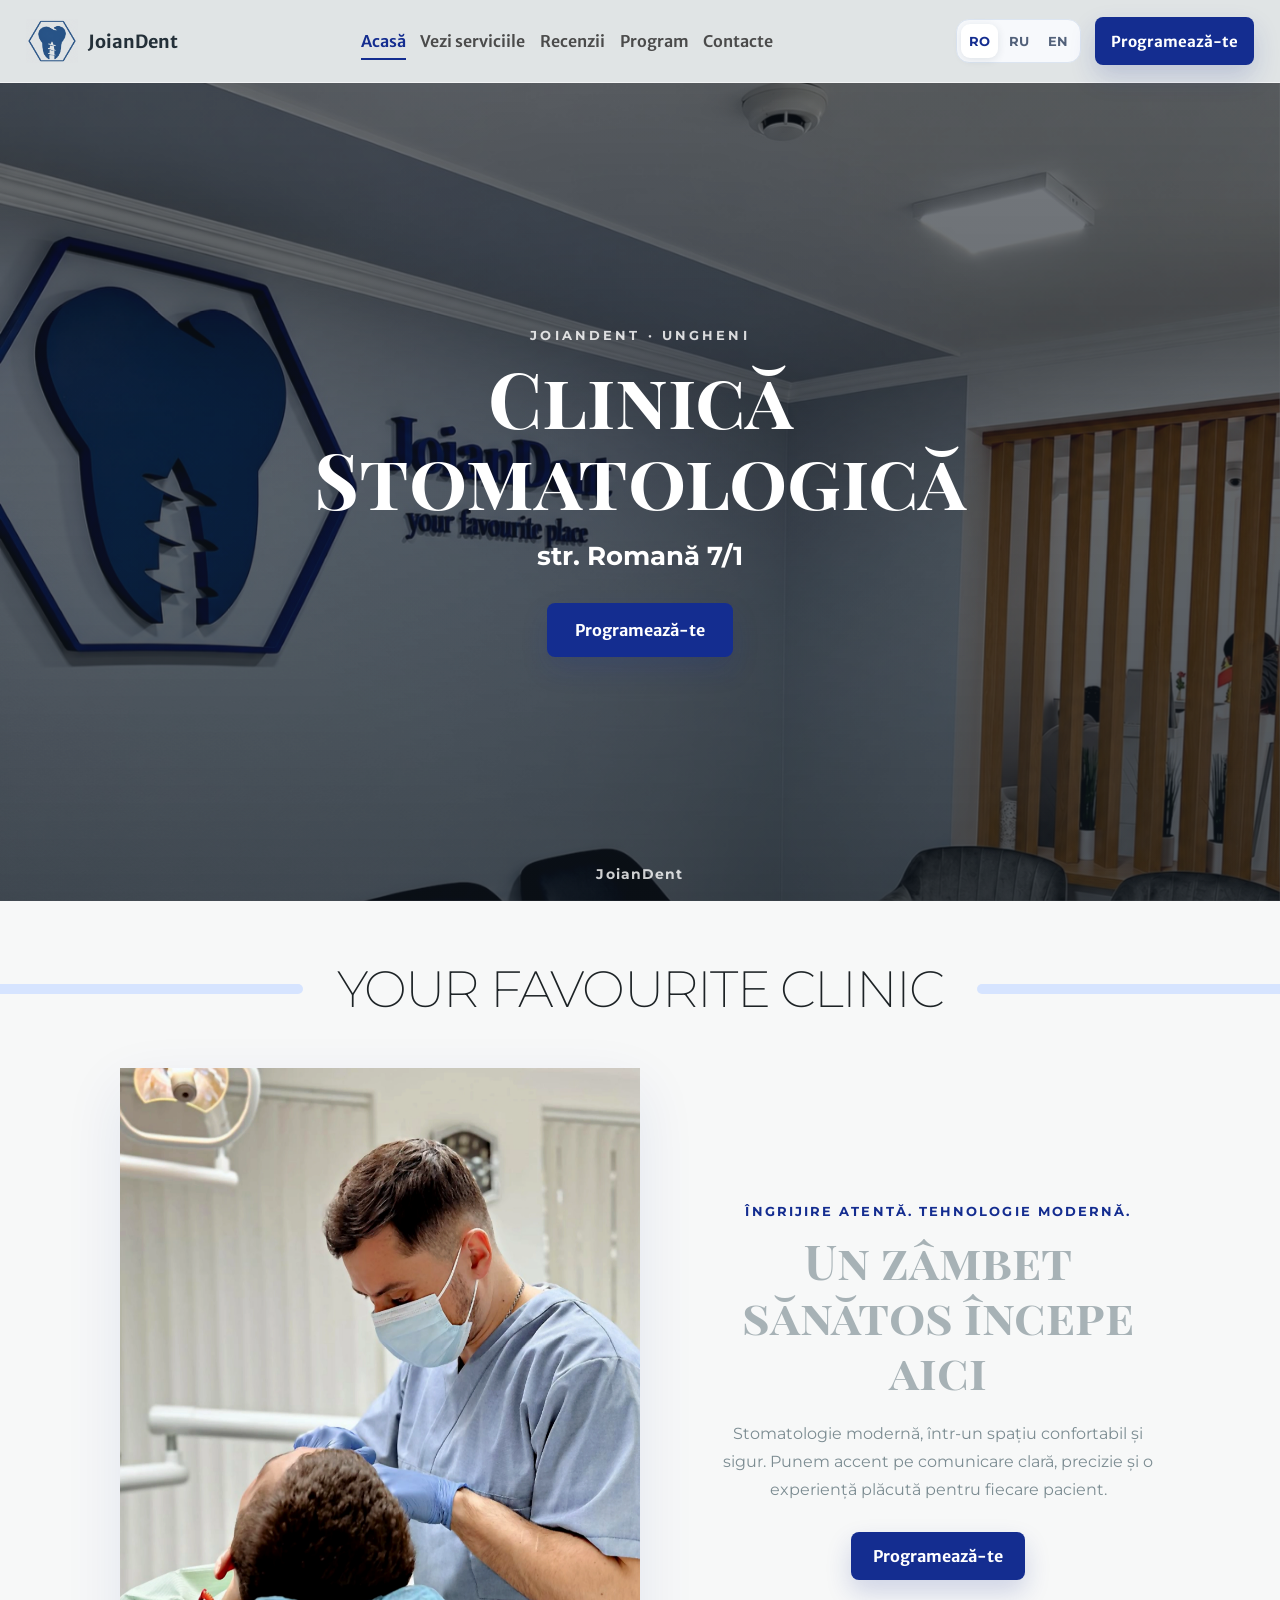
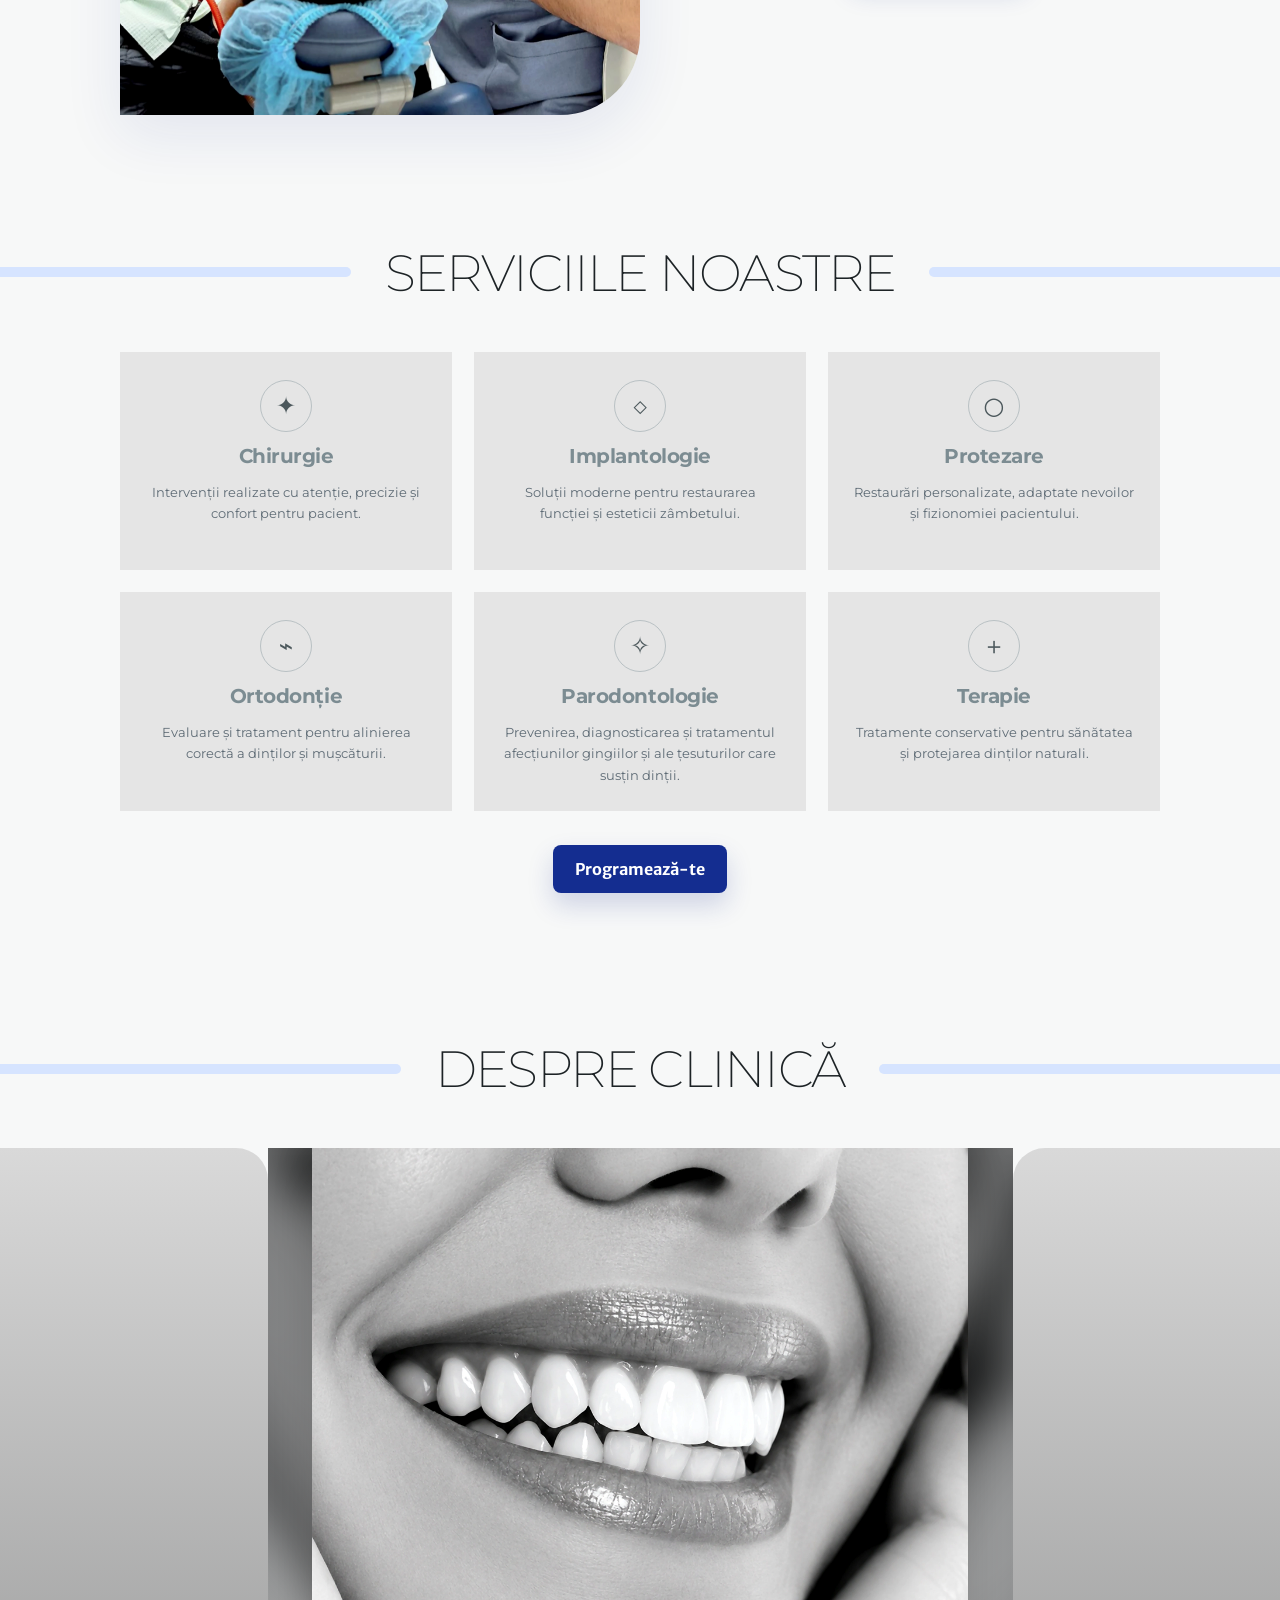
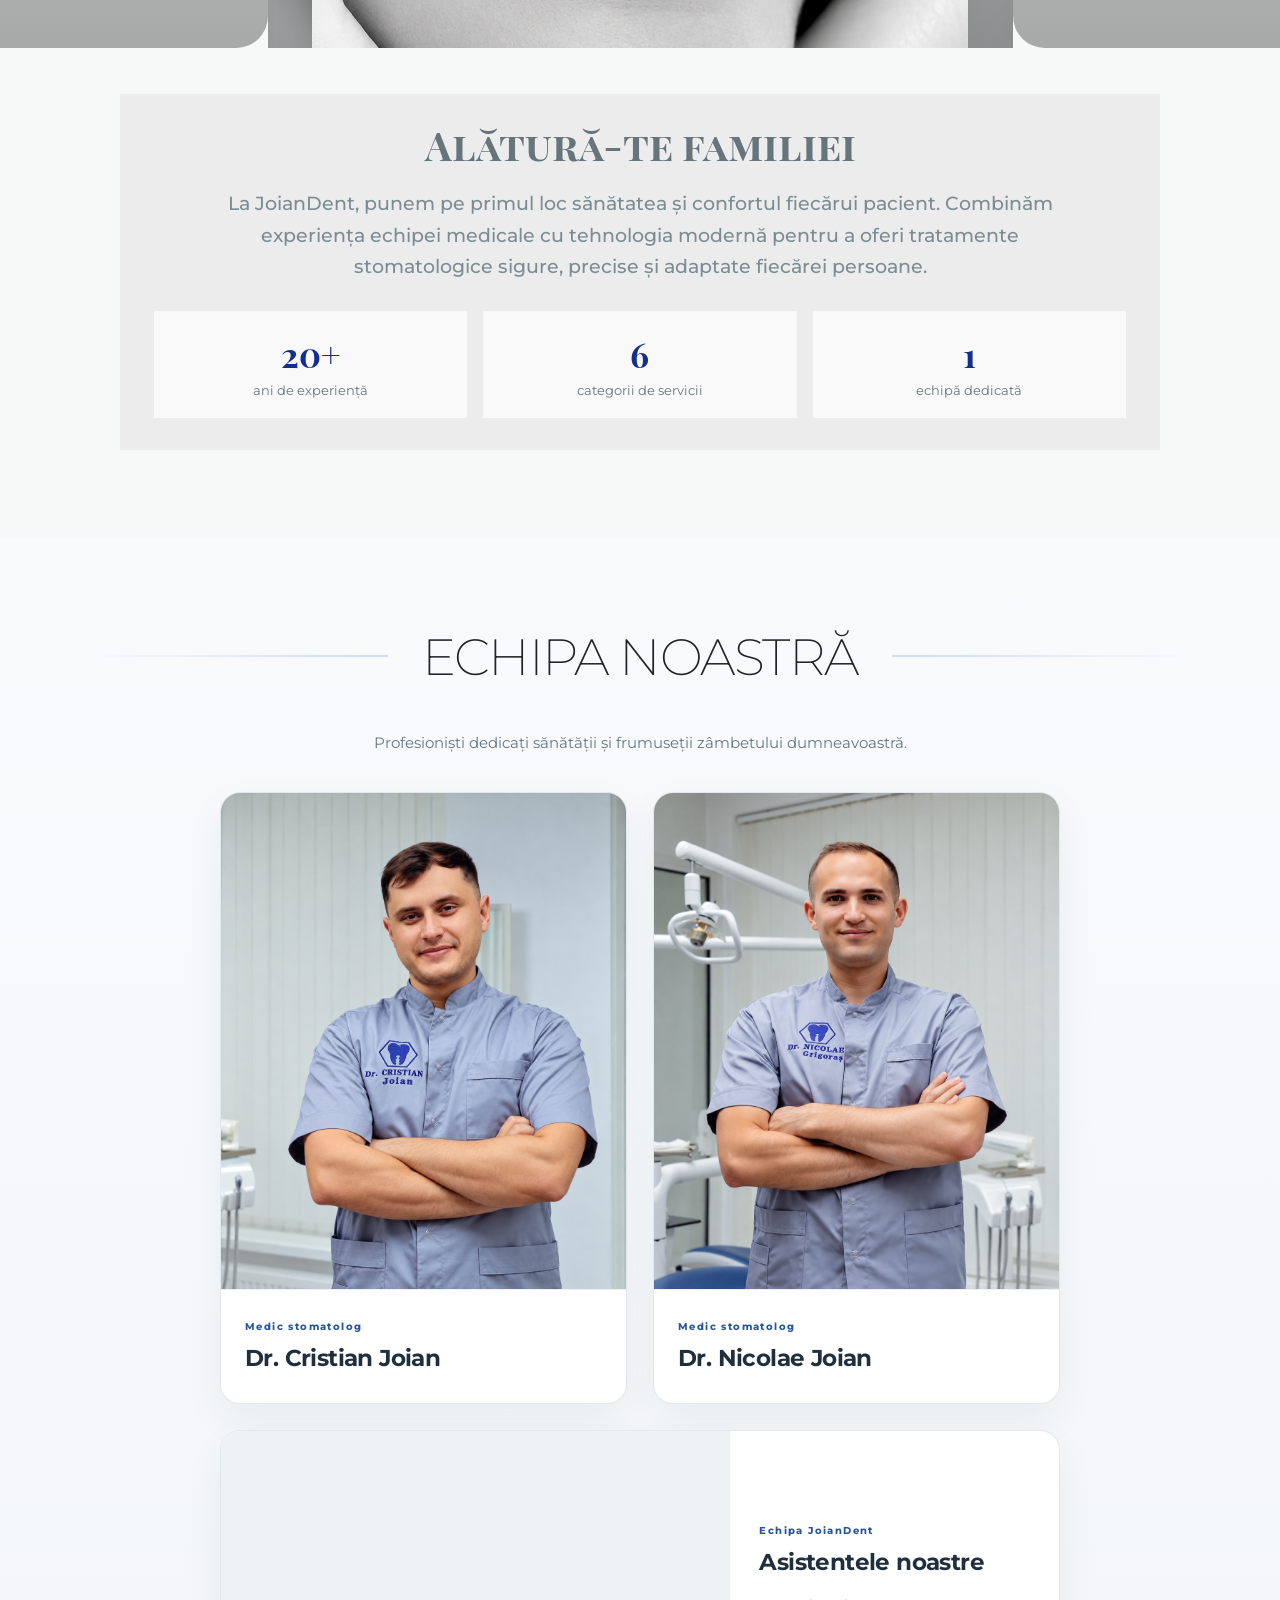
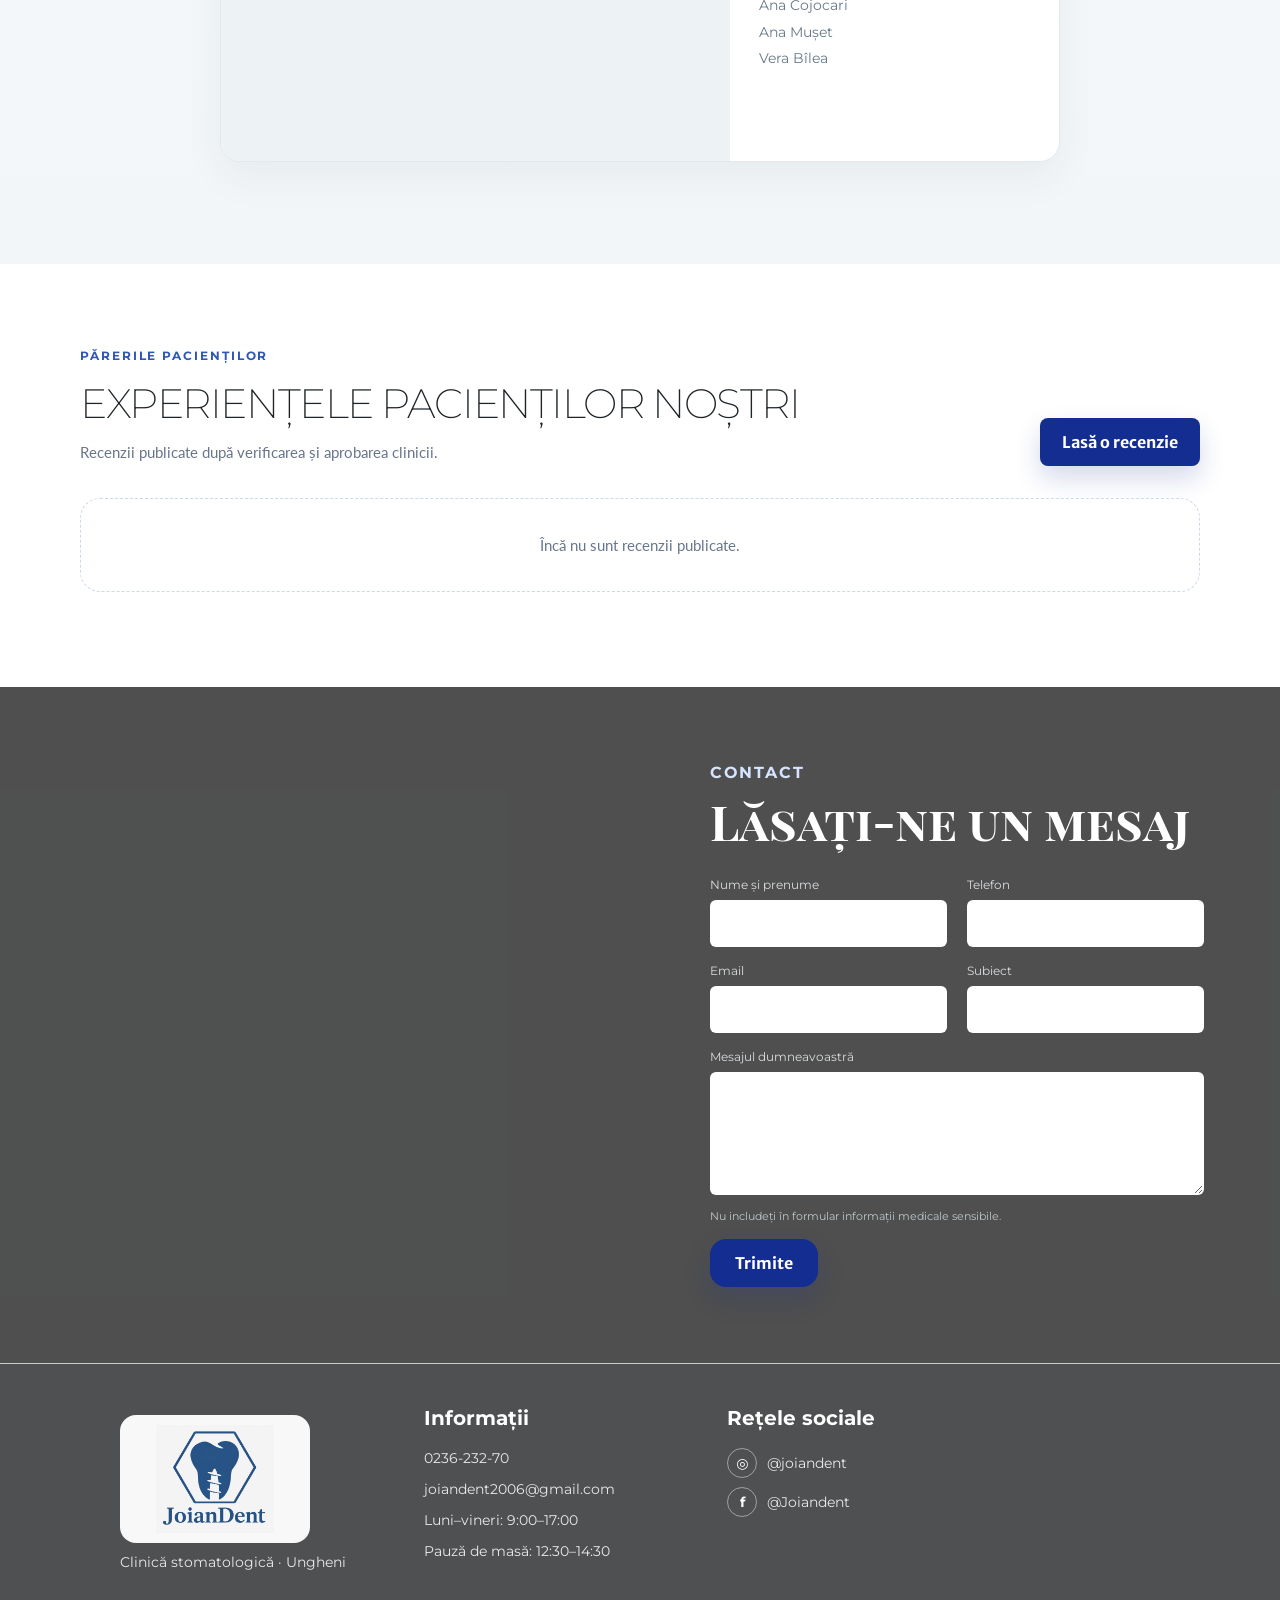
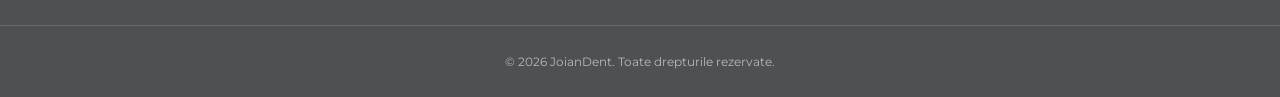
==== commit 18e59cb7: "feat: default hide clinical results while no verified cases exist" ====
--- a/index.html
+++ b/index.html
@@ -87,7 +87,7 @@
 <nav aria-label="Navigație principală" class="desktop-nav">
 <a class="active" href="#acasa">Acasă</a>
 <a href="#servicii">Vezi serviciile</a>
-<a href="#rezultate">Înainte / După</a><a href="#recenzii">Recenzii</a><a href="#program">Program</a>
+<a href="#rezultate" hidden>Înainte / După</a><a href="#recenzii">Recenzii</a><a href="#program">Program</a>
 <a href="#contact">Contacte</a>
 </nav>
 <div aria-label="Selectează limba" class="lang-switch" role="group"><button aria-pressed="true" class="lang-btn active" data-lang="ro" type="button">RO</button><button aria-pressed="false" class="lang-btn" data-lang="ru" type="button">RU</button><button aria-pressed="false" class="lang-btn" data-lang="en" type="button">EN</button></div><a class="btn btn-primary desktop-cta appointment-trigger" href="#programare">Programează-te</a>
@@ -98,7 +98,7 @@
 <nav aria-hidden="true" aria-label="Navigație mobilă" class="mobile-nav">
 <a href="#acasa">Acasă</a>
 <a href="#servicii">Vezi serviciile</a>
-<a href="#rezultate">Înainte / După</a><a href="#recenzii">Recenzii</a><a href="#program">Program</a>
+<a href="#rezultate" hidden>Înainte / După</a><a href="#recenzii">Recenzii</a><a href="#program">Program</a>
 <a href="#contact">Contacte</a>
 <a class="btn btn-primary appointment-trigger" href="#programare">Programează-te</a>
 <div aria-label="Selectează limba" class="lang-switch lang-switch-mobile" role="group"><button aria-pressed="true" class="lang-btn active" data-lang="ro" type="button">RO</button><button aria-pressed="false" class="lang-btn" data-lang="ru" type="button">RU</button><button aria-pressed="false" class="lang-btn" data-lang="en" type="button">EN</button></div></nav>
@@ -231,7 +231,7 @@
 </article>
 </div>
 </section>
-<section aria-labelledby="results-heading" class="section results-section" id="rezultate">
+<section aria-labelledby="results-heading" class="section results-section" id="rezultate" hidden>
 <div class="container">
 <div class="section-eyebrow">CAZURI CLINICE</div>
 <div class="results-heading-row"><div><h2 id="results-heading">Rezultate care vorbesc de la sine</h2><p class="section-lead">Fotografii reale înainte și după tratamente, publicate cu acordul pacienților.</p></div></div>
--- a/styles.css
+++ b/styles.css
@@ -2058,3 +2058,13 @@
   .results-section h2,
   .testimonials-section h2 { font-size: clamp(24px, 7.6vw, 31px); }
 }
+
+/* V2.5.1: service grid and typographic corrections */
+@media(min-width:981px){.services-section .services-grid{grid-template-columns:repeat(3,minmax(0,1fr));gap:22px;align-items:stretch}.services-section .service-card,.services-section .service-card:nth-child(4),.services-section .service-card:nth-child(5),.services-section .service-card:last-child{grid-column:auto;width:auto;justify-self:stretch}}
+.services-section .service-card{min-width:0;min-height:218px;padding:27px 16px 24px;display:flex;flex-direction:column;align-items:center;text-align:center}
+.services-section .service-card h3,.services-section .service-card:nth-child(2) h3{font-family:Montserrat,system-ui,sans-serif;font-size:clamp(18px,1.55vw,23px);font-weight:700;line-height:1.3;letter-spacing:-.025em;margin:0 0 12px;max-width:100%;overflow-wrap:anywhere;text-wrap:balance}
+.services-section .service-card p{font-size:13px;line-height:1.65;color:#5e6b75;max-width:280px;margin:0 auto;text-align:center;text-wrap:pretty}
+@media(min-width:681px) and (max-width:980px){.services-section .services-grid{grid-template-columns:repeat(2,minmax(0,1fr))}.services-section .service-card,.services-section .service-card:last-child{grid-column:auto;width:auto;justify-self:stretch}}
+@media(max-width:680px){.services-section .services-grid{grid-template-columns:1fr}.services-section .service-card{min-height:180px}.services-section .service-card h3,.services-section .service-card:nth-child(2) h3{font-size:clamp(19px,5.8vw,24px)}}
+.results-section h2,.testimonials-section h2{max-width:100%;font-size:clamp(29px,3.2vw,46px);line-height:1.18;overflow-wrap:normal;word-break:normal;text-wrap:balance}
+@media(max-width:680px){.results-section h2,.testimonials-section h2{font-size:clamp(25px,7.3vw,34px);overflow-wrap:anywhere}}
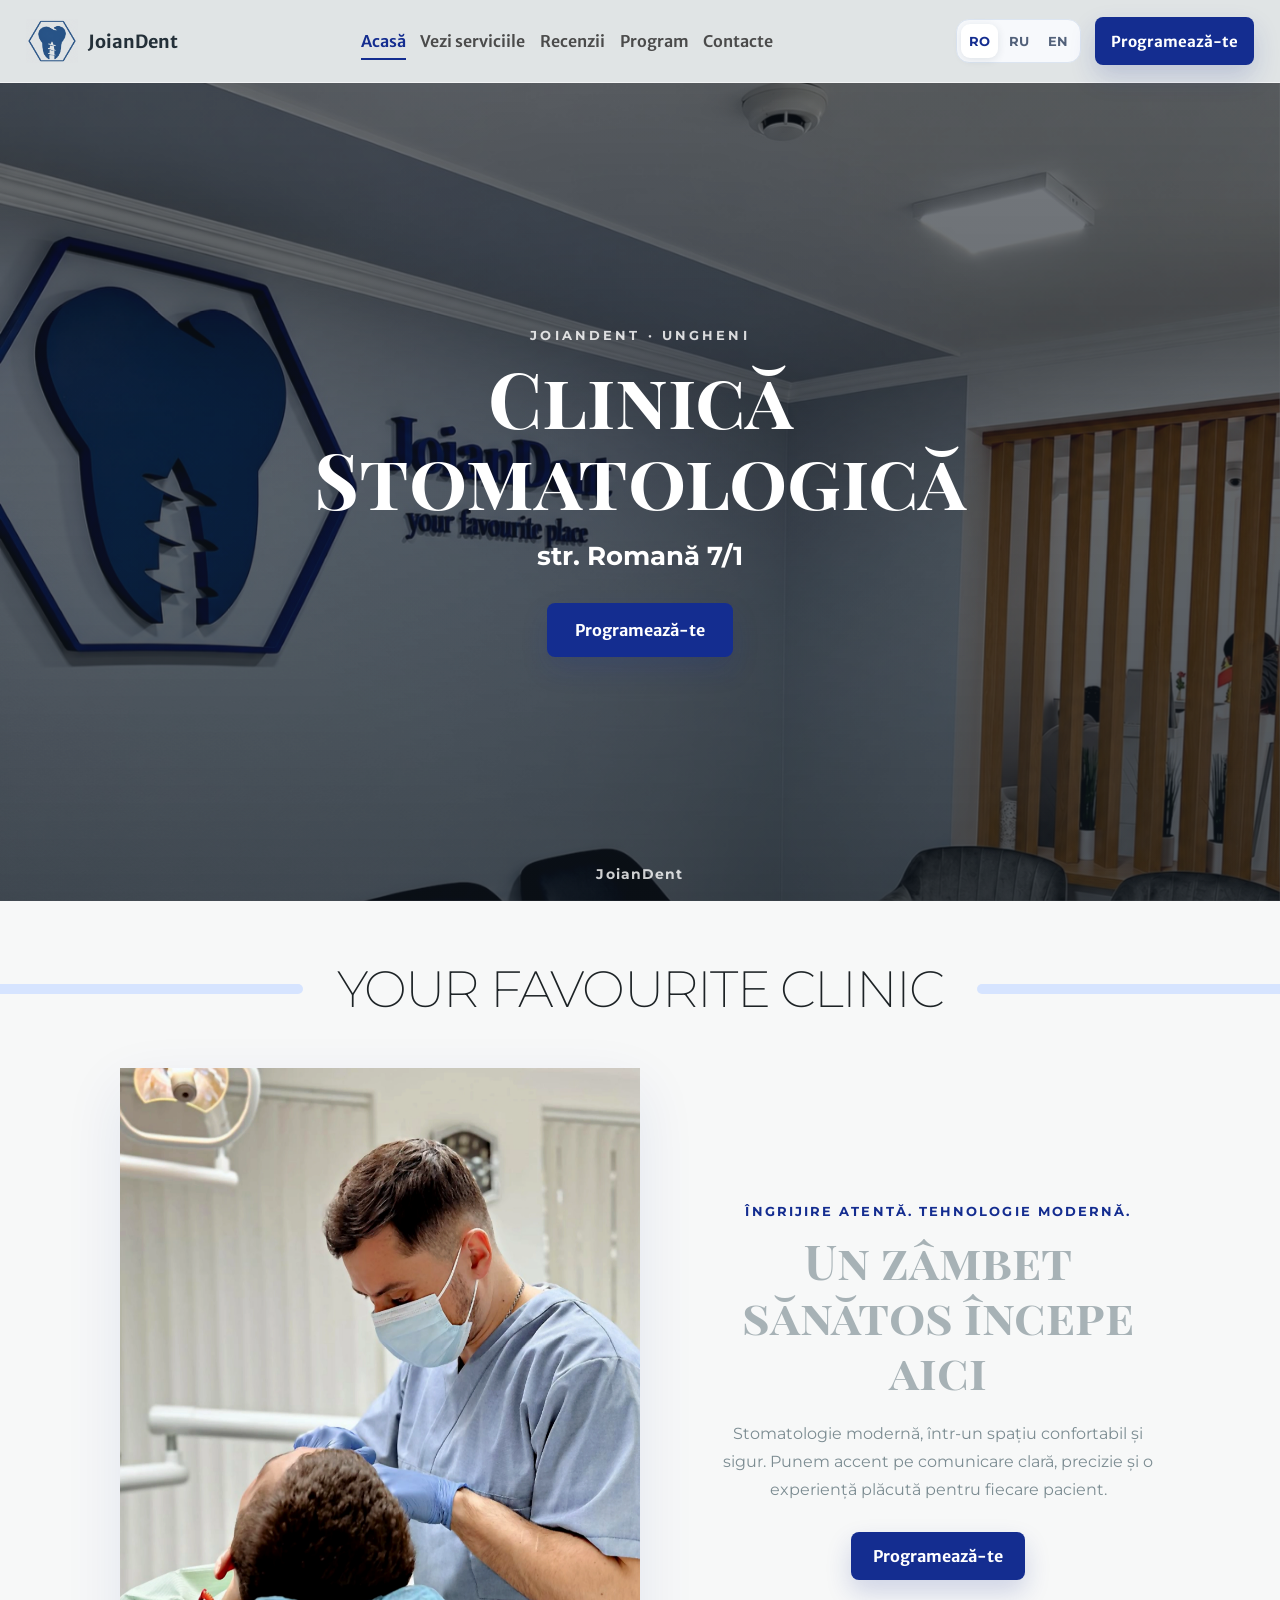
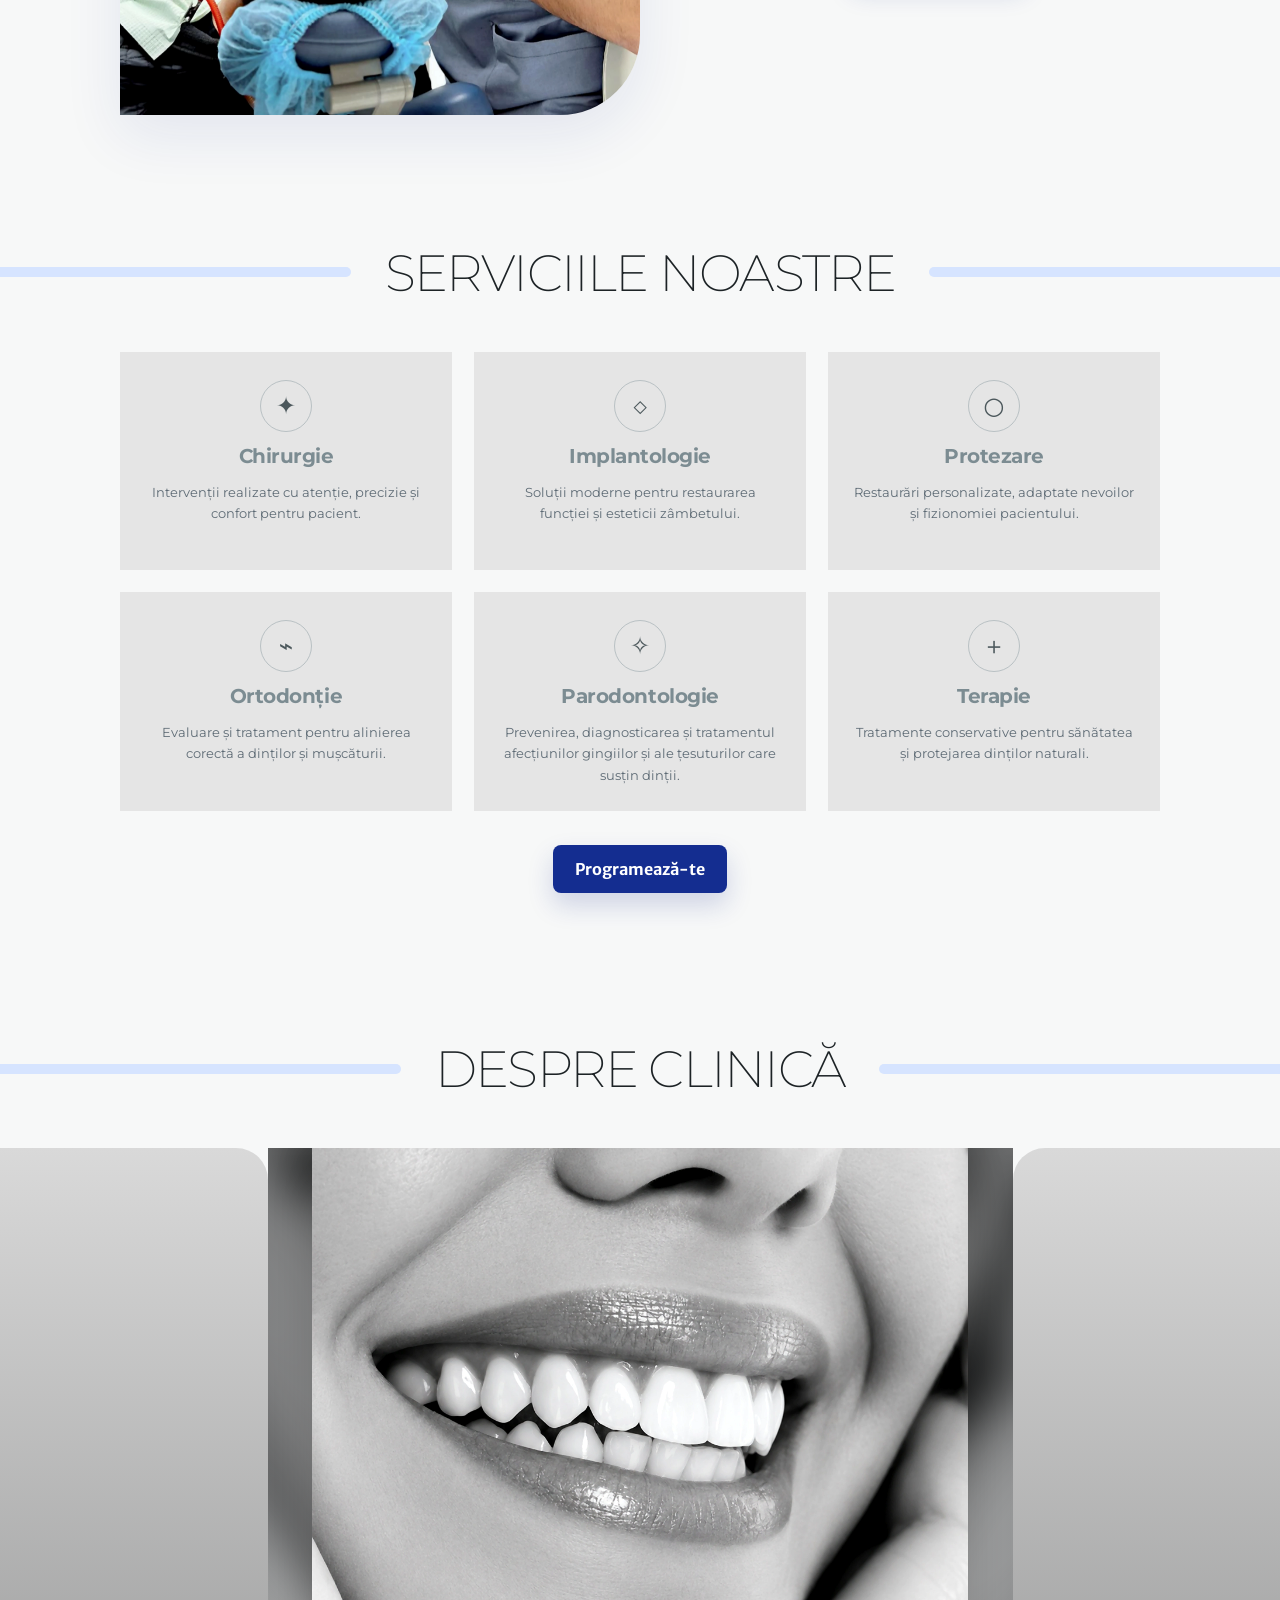
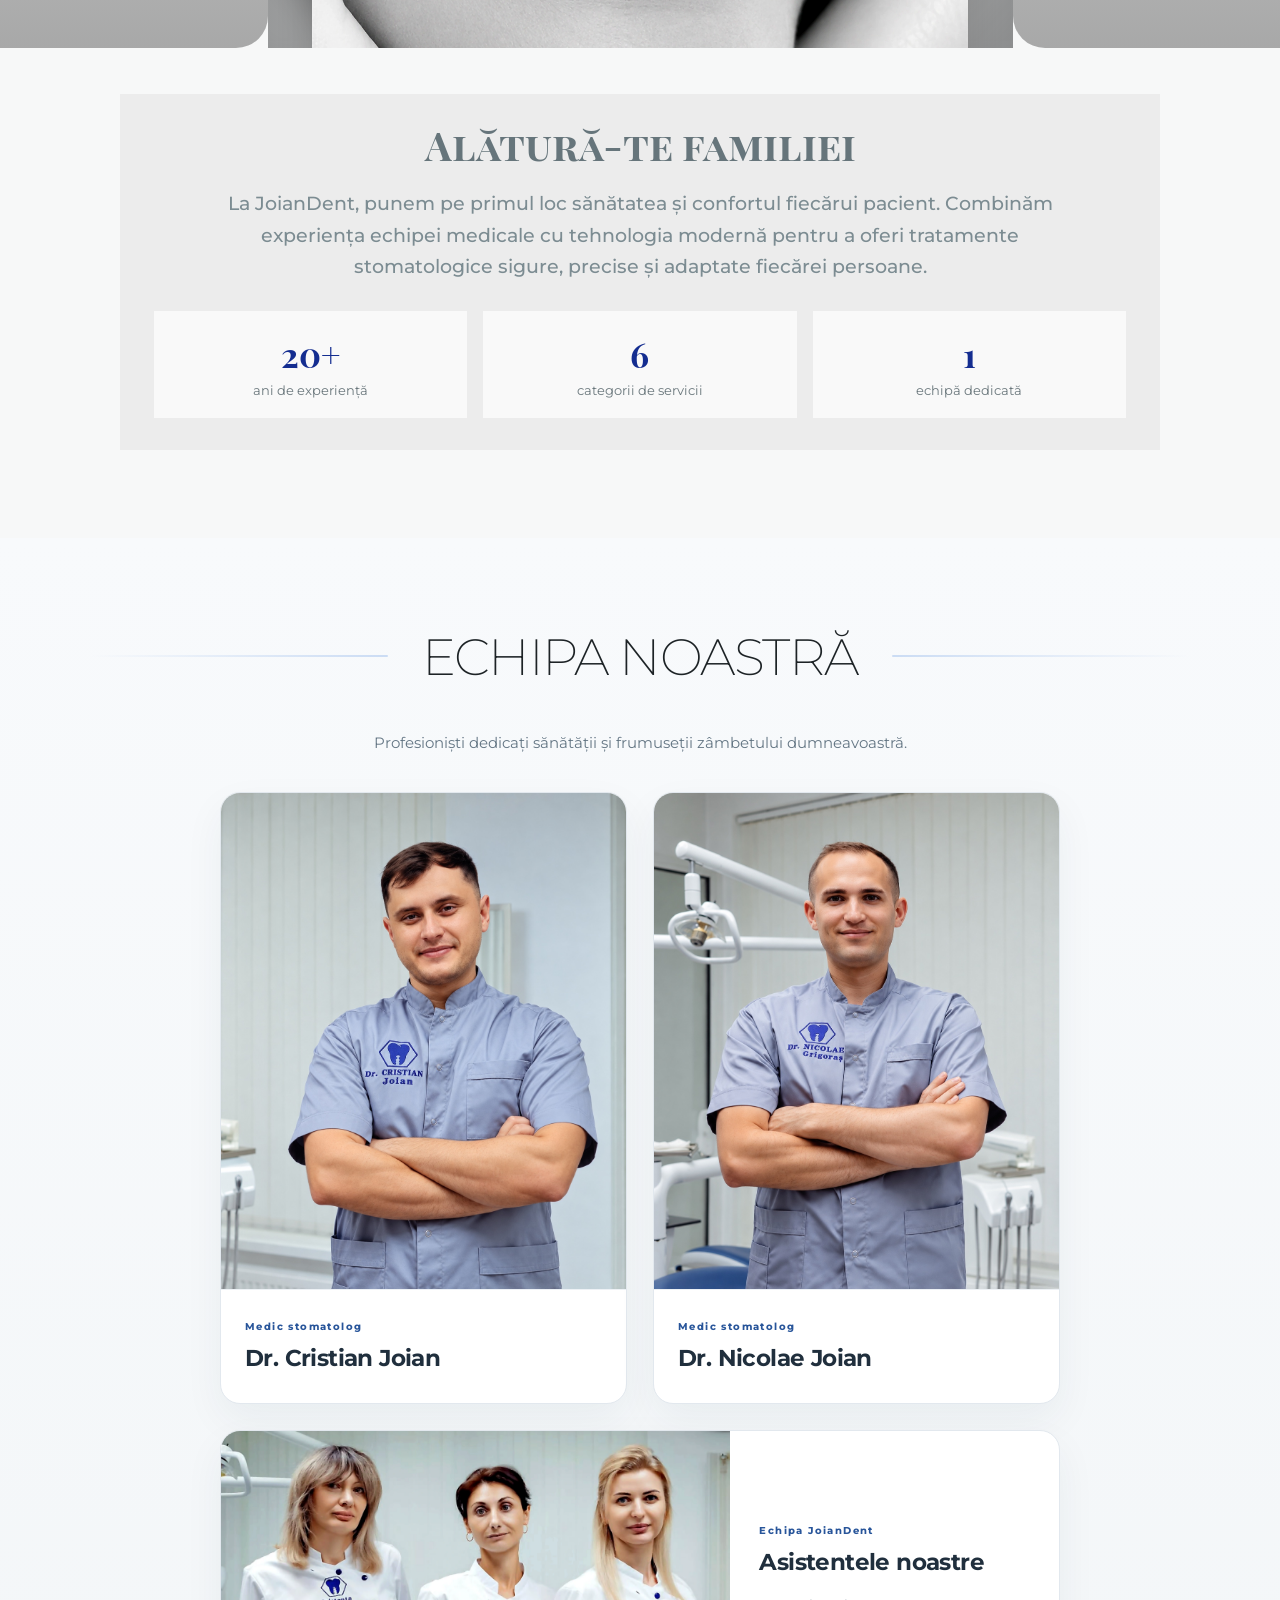
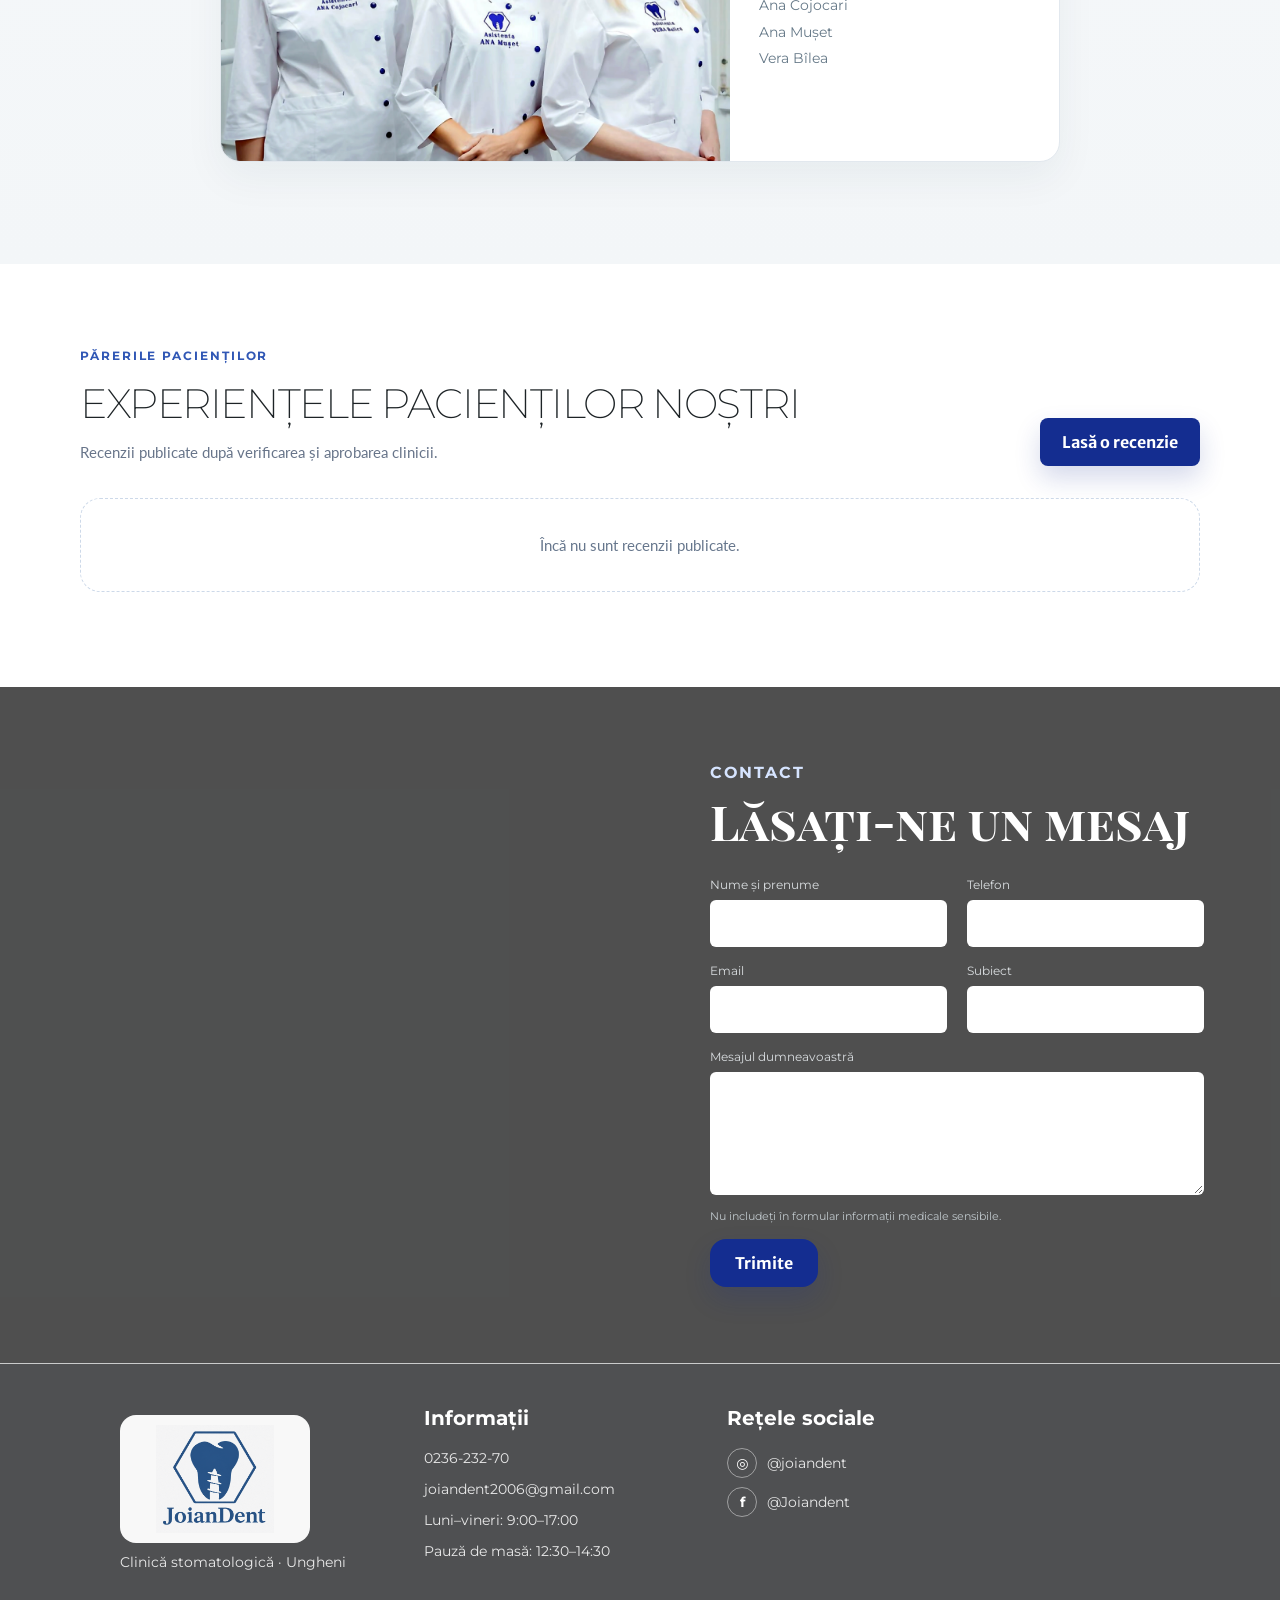
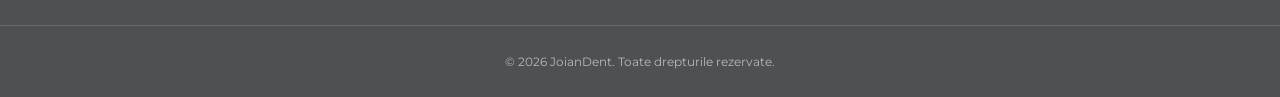
==== commit d4dfe95f: "feat: add dedicated footer information block for optional schedule visibility" ====
--- a/index.html
+++ b/index.html
@@ -349,7 +349,7 @@
 </a>
 <p>Clinică stomatologică · Ungheni</p>
 </div>
-<div>
+<div class="footer-info" id="program-info">
 <h3>Informații</h3>
 <a href="tel:+37323623270">0236-232-70</a>
 <a href="mailto:joiandent2006@gmail.com">joiandent2006@gmail.com</a>
--- a/styles.css
+++ b/styles.css
@@ -2068,3 +2068,6 @@
 @media(max-width:680px){.services-section .services-grid{grid-template-columns:1fr}.services-section .service-card{min-height:180px}.services-section .service-card h3,.services-section .service-card:nth-child(2) h3{font-size:clamp(19px,5.8vw,24px)}}
 .results-section h2,.testimonials-section h2{max-width:100%;font-size:clamp(29px,3.2vw,46px);line-height:1.18;overflow-wrap:normal;word-break:normal;text-wrap:balance}
 @media(max-width:680px){.results-section h2,.testimonials-section h2{font-size:clamp(25px,7.3vw,34px);overflow-wrap:anywhere}}
+
+/* Section visibility is controlled by the clinic in the admin panel. */
+.results-section[hidden], a[href="#rezultate"][hidden] { display: none !important; }
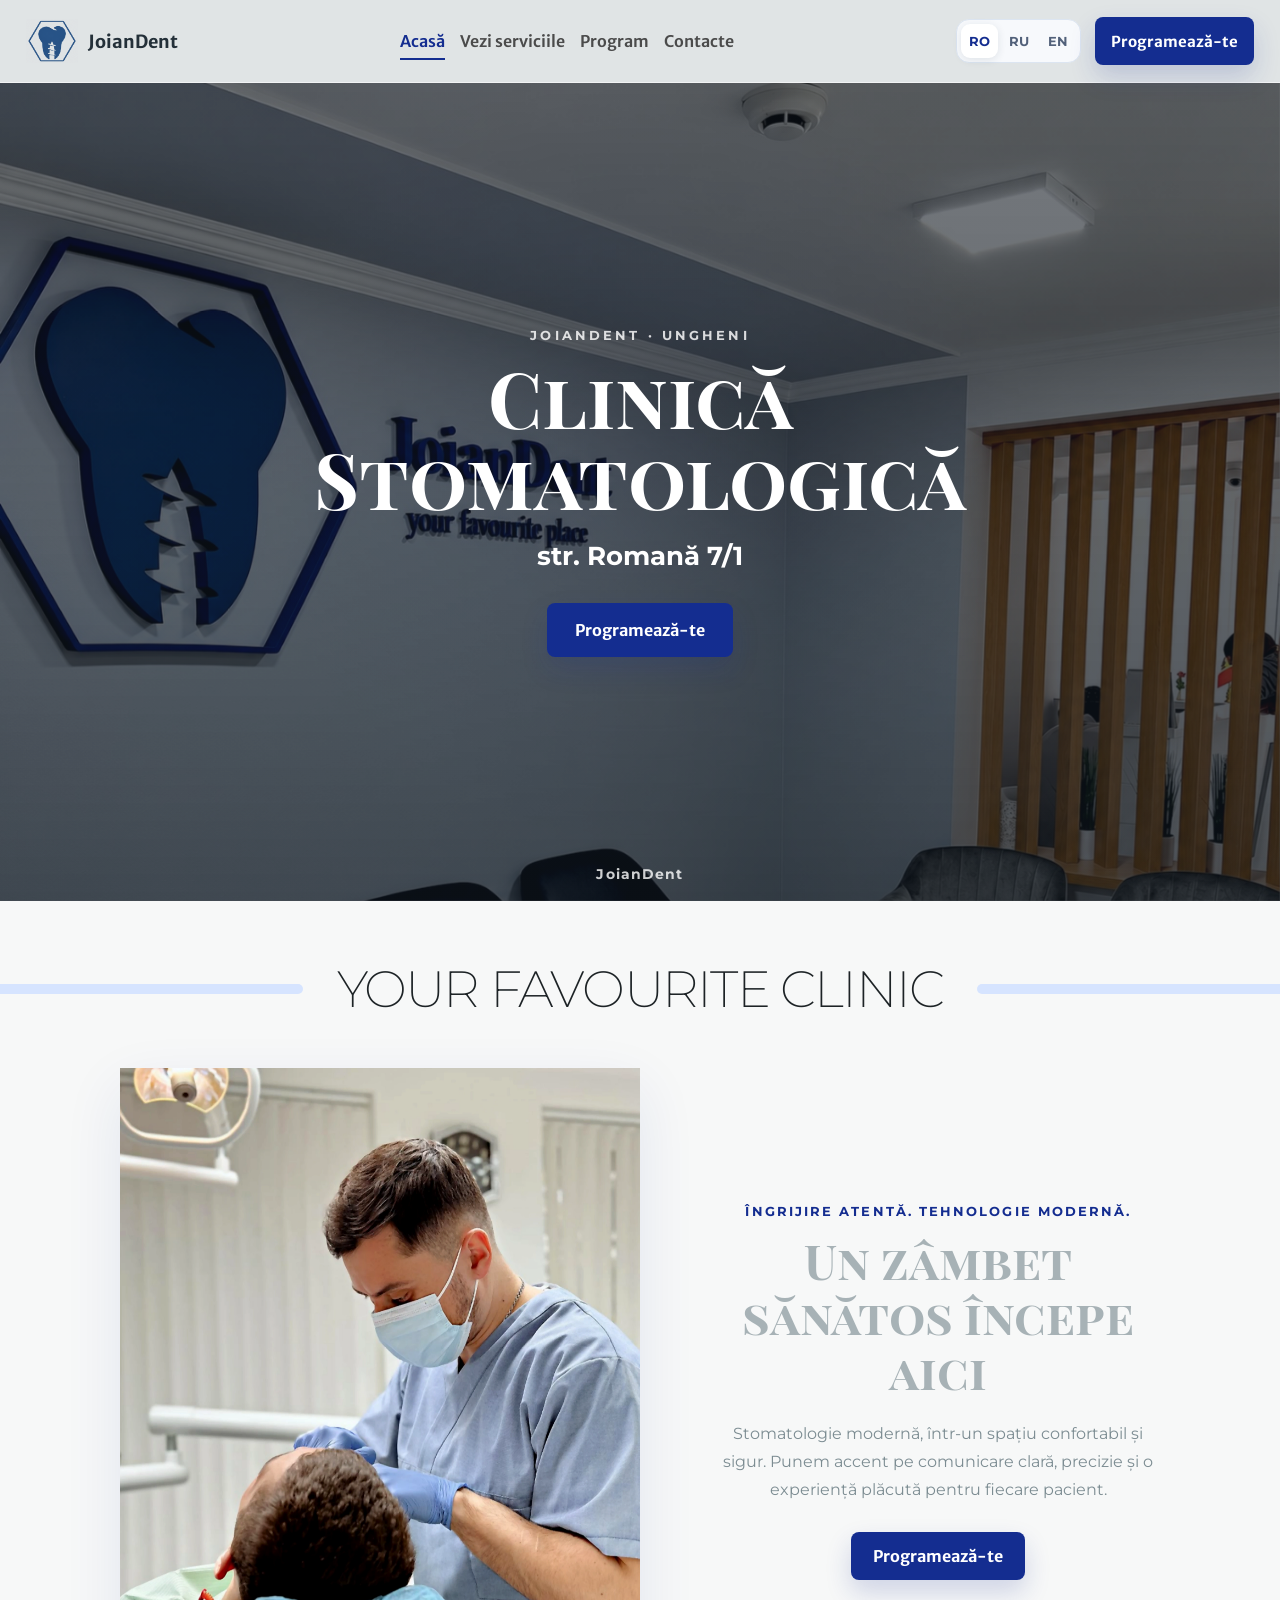
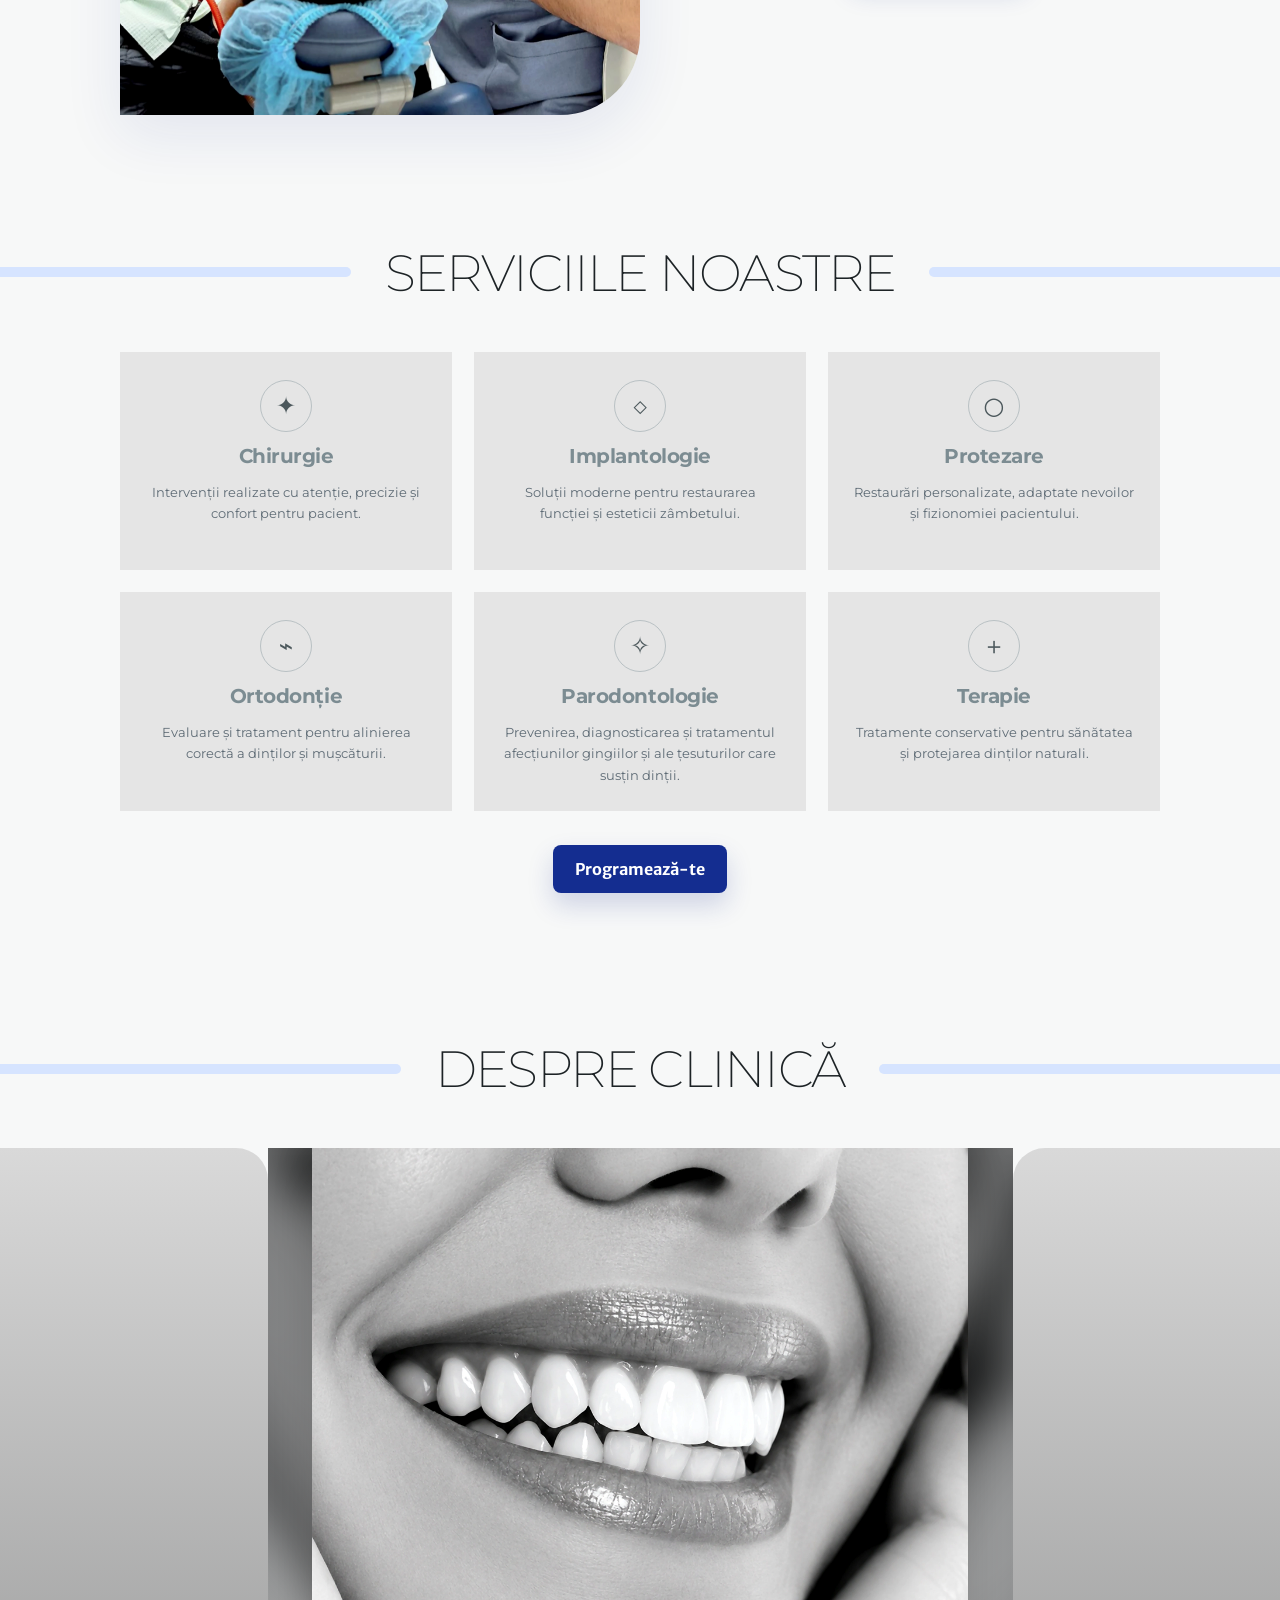
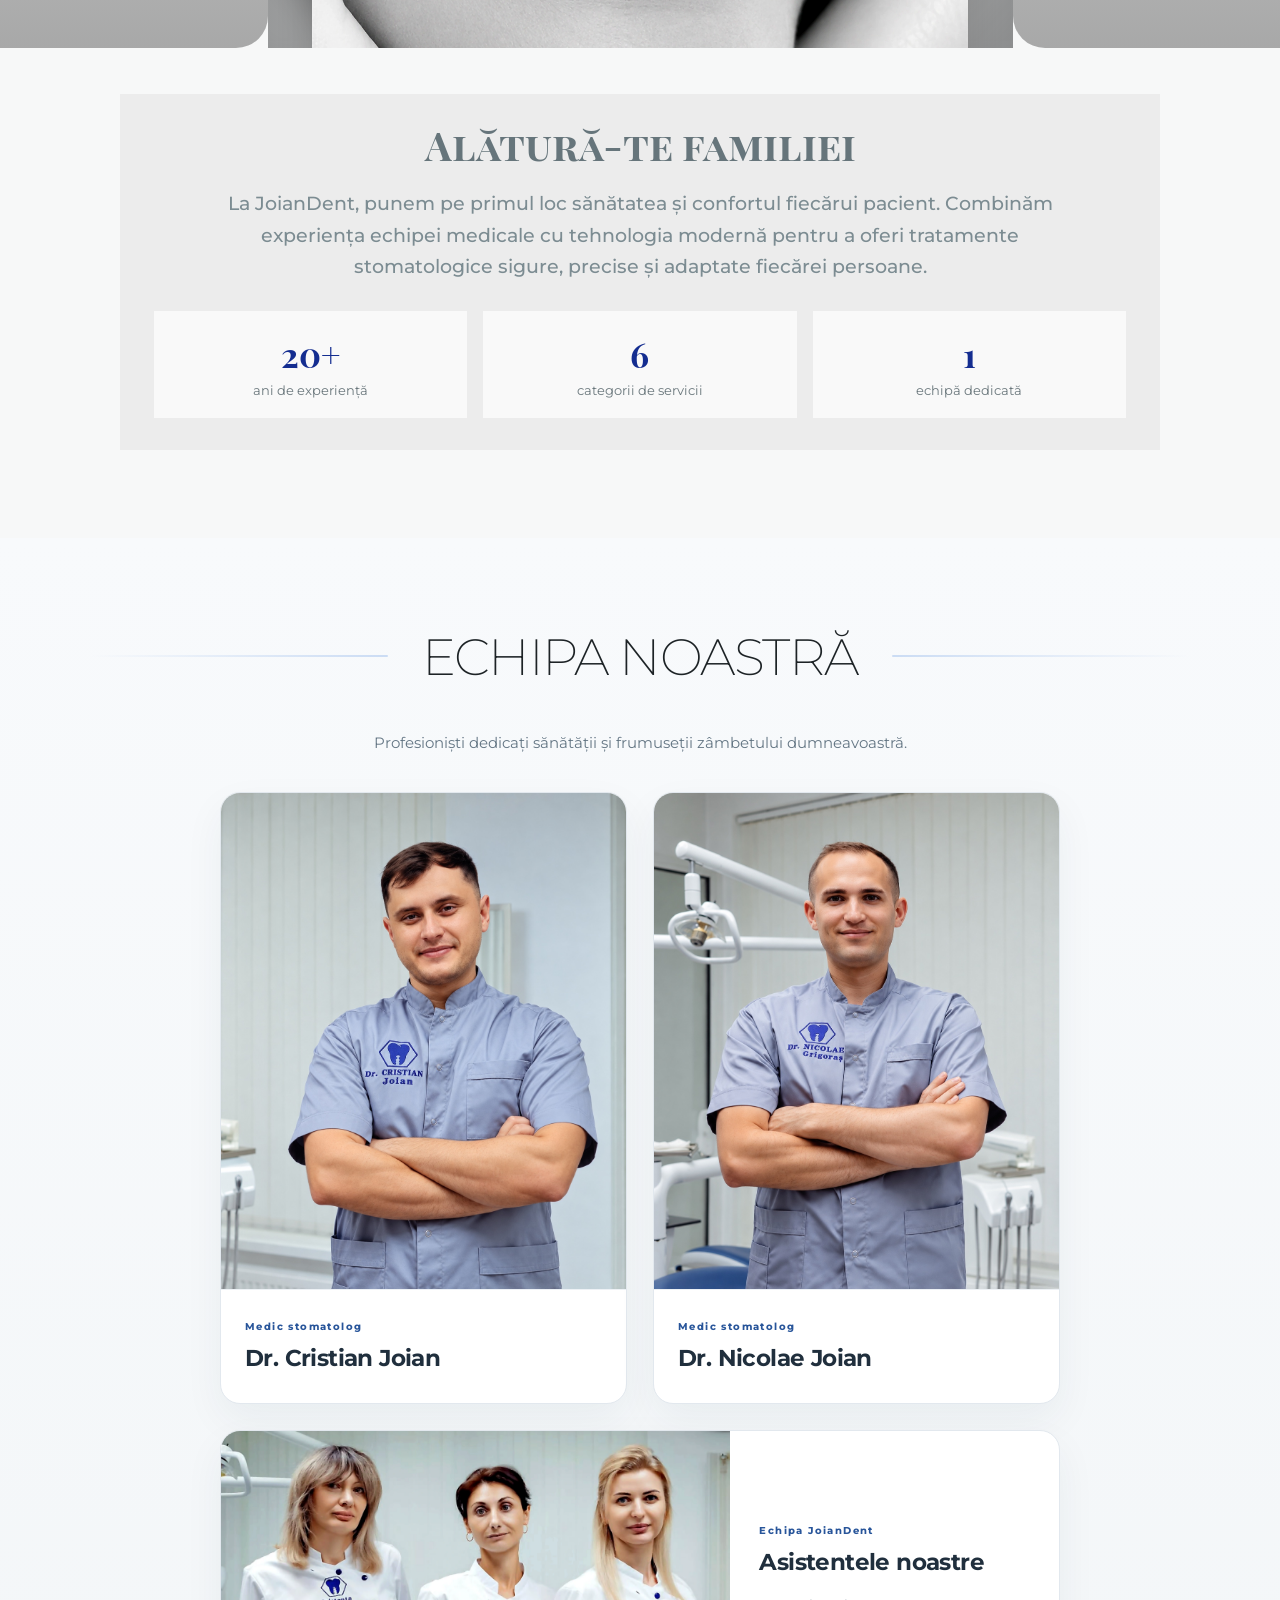
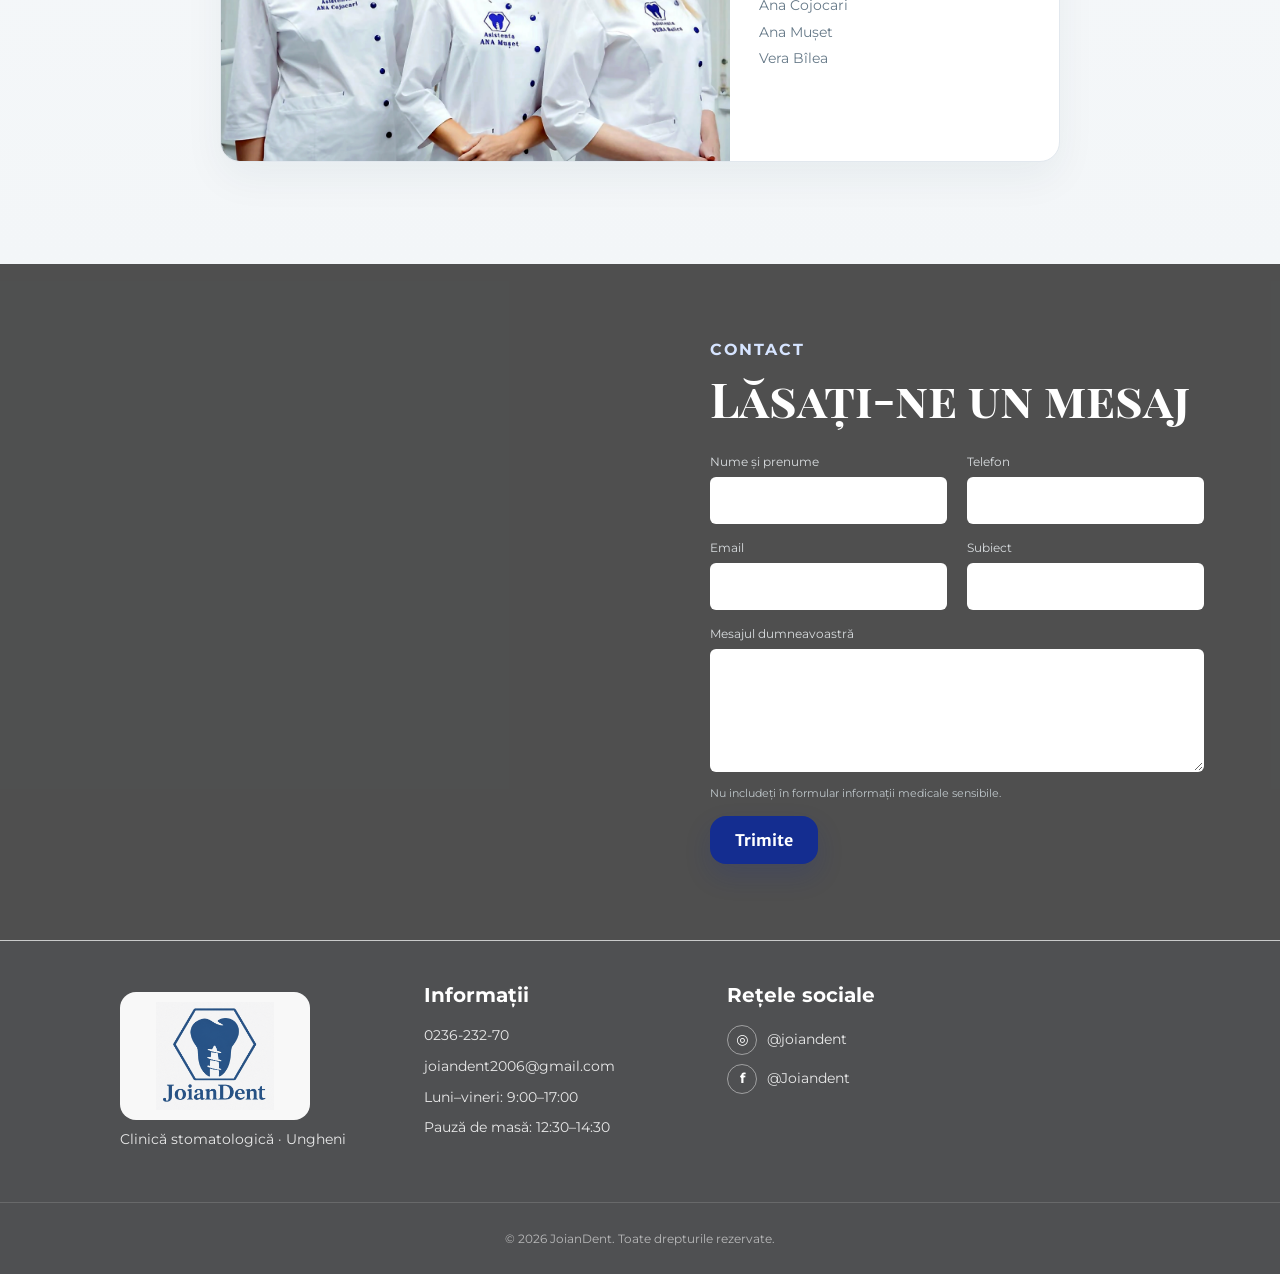
==== commit eb2c3193: "feat: initial hide review section and links until approved reviews load" ====
--- a/index.html
+++ b/index.html
@@ -87,7 +87,7 @@
 <nav aria-label="Navigație principală" class="desktop-nav">
 <a class="active" href="#acasa">Acasă</a>
 <a href="#servicii">Vezi serviciile</a>
-<a href="#rezultate" hidden>Înainte / După</a><a href="#recenzii">Recenzii</a><a href="#program">Program</a>
+<a href="#rezultate" hidden>Înainte / După</a><a href="#recenzii" hidden>Recenzii</a><a href="#program">Program</a>
 <a href="#contact">Contacte</a>
 </nav>
 <div aria-label="Selectează limba" class="lang-switch" role="group"><button aria-pressed="true" class="lang-btn active" data-lang="ro" type="button">RO</button><button aria-pressed="false" class="lang-btn" data-lang="ru" type="button">RU</button><button aria-pressed="false" class="lang-btn" data-lang="en" type="button">EN</button></div><a class="btn btn-primary desktop-cta appointment-trigger" href="#programare">Programează-te</a>
@@ -98,7 +98,7 @@
 <nav aria-hidden="true" aria-label="Navigație mobilă" class="mobile-nav">
 <a href="#acasa">Acasă</a>
 <a href="#servicii">Vezi serviciile</a>
-<a href="#rezultate" hidden>Înainte / După</a><a href="#recenzii">Recenzii</a><a href="#program">Program</a>
+<a href="#rezultate" hidden>Înainte / După</a><a href="#recenzii" hidden>Recenzii</a><a href="#program">Program</a>
 <a href="#contact">Contacte</a>
 <a class="btn btn-primary appointment-trigger" href="#programare">Programează-te</a>
 <div aria-label="Selectează limba" class="lang-switch lang-switch-mobile" role="group"><button aria-pressed="true" class="lang-btn active" data-lang="ro" type="button">RO</button><button aria-pressed="false" class="lang-btn" data-lang="ru" type="button">RU</button><button aria-pressed="false" class="lang-btn" data-lang="en" type="button">EN</button></div></nav>
@@ -238,7 +238,7 @@
 <div aria-label="Categorii de cazuri" class="filter-pills" id="cases-filters"></div>
 <div class="cases-list" id="cases-list"><div class="section-empty">Cazurile clinice vor apărea aici după publicarea lor de către clinică.</div></div>
 </div>
-</section><section aria-labelledby="reviews-heading" class="section testimonials-section" id="recenzii">
+</section><section aria-labelledby="reviews-heading" class="section testimonials-section" id="recenzii" hidden>
 <div class="container">
 <div class="section-eyebrow">PĂRERILE PACIENȚILOR</div>
 <div class="reviews-header"><div><h2 id="reviews-heading">Experiențele pacienților noștri</h2><p class="section-lead">Recenzii publicate după verificarea și aprobarea clinicii.</p></div><button class="btn btn-primary" id="open-review-form" type="button">Lasă o recenzie</button></div>
--- a/styles.css
+++ b/styles.css
@@ -2071,3 +2071,8 @@
 
 /* Section visibility is controlled by the clinic in the admin panel. */
 .results-section[hidden], a[href="#rezultate"][hidden] { display: none !important; }
+
+/* V2.5 — clinic-wide section toggles */
+.site-header nav a[hidden], main section[hidden], footer .footer-info[hidden], .services-cta[hidden] {
+  display: none !important;
+}
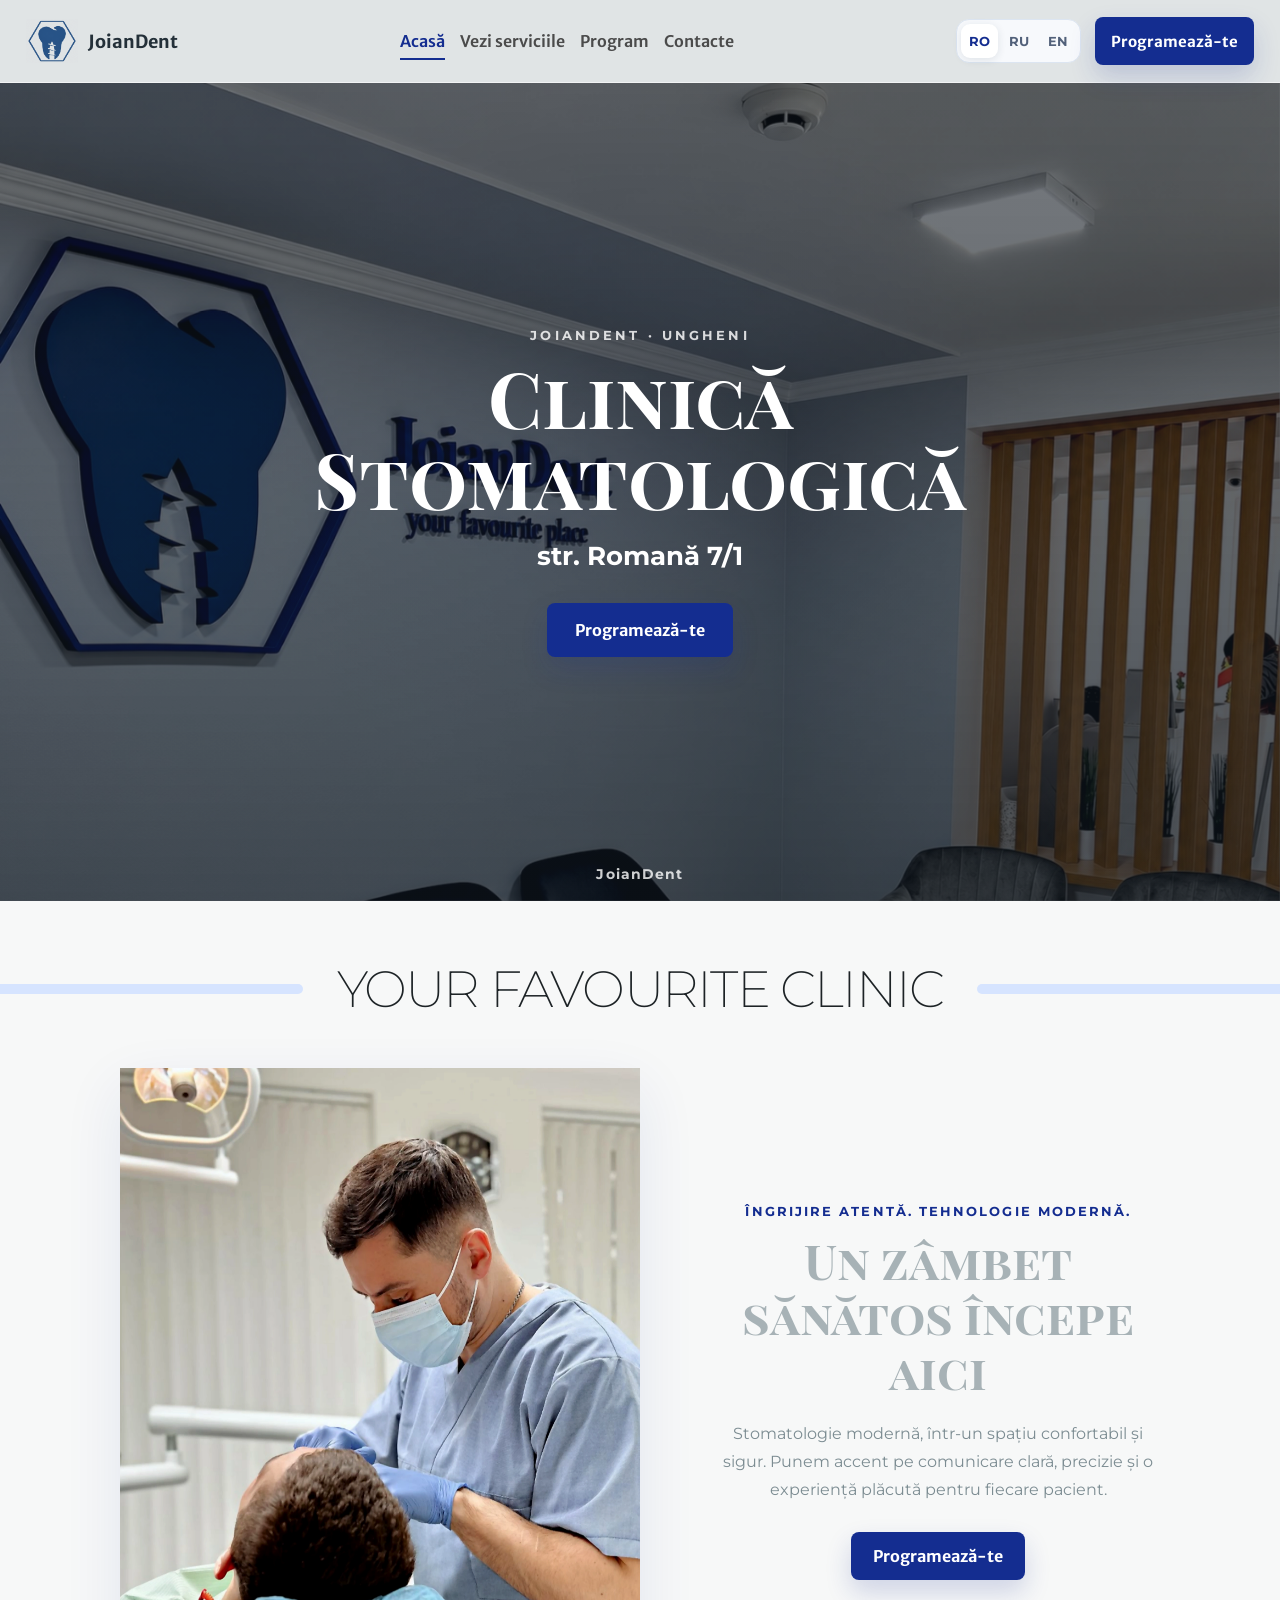
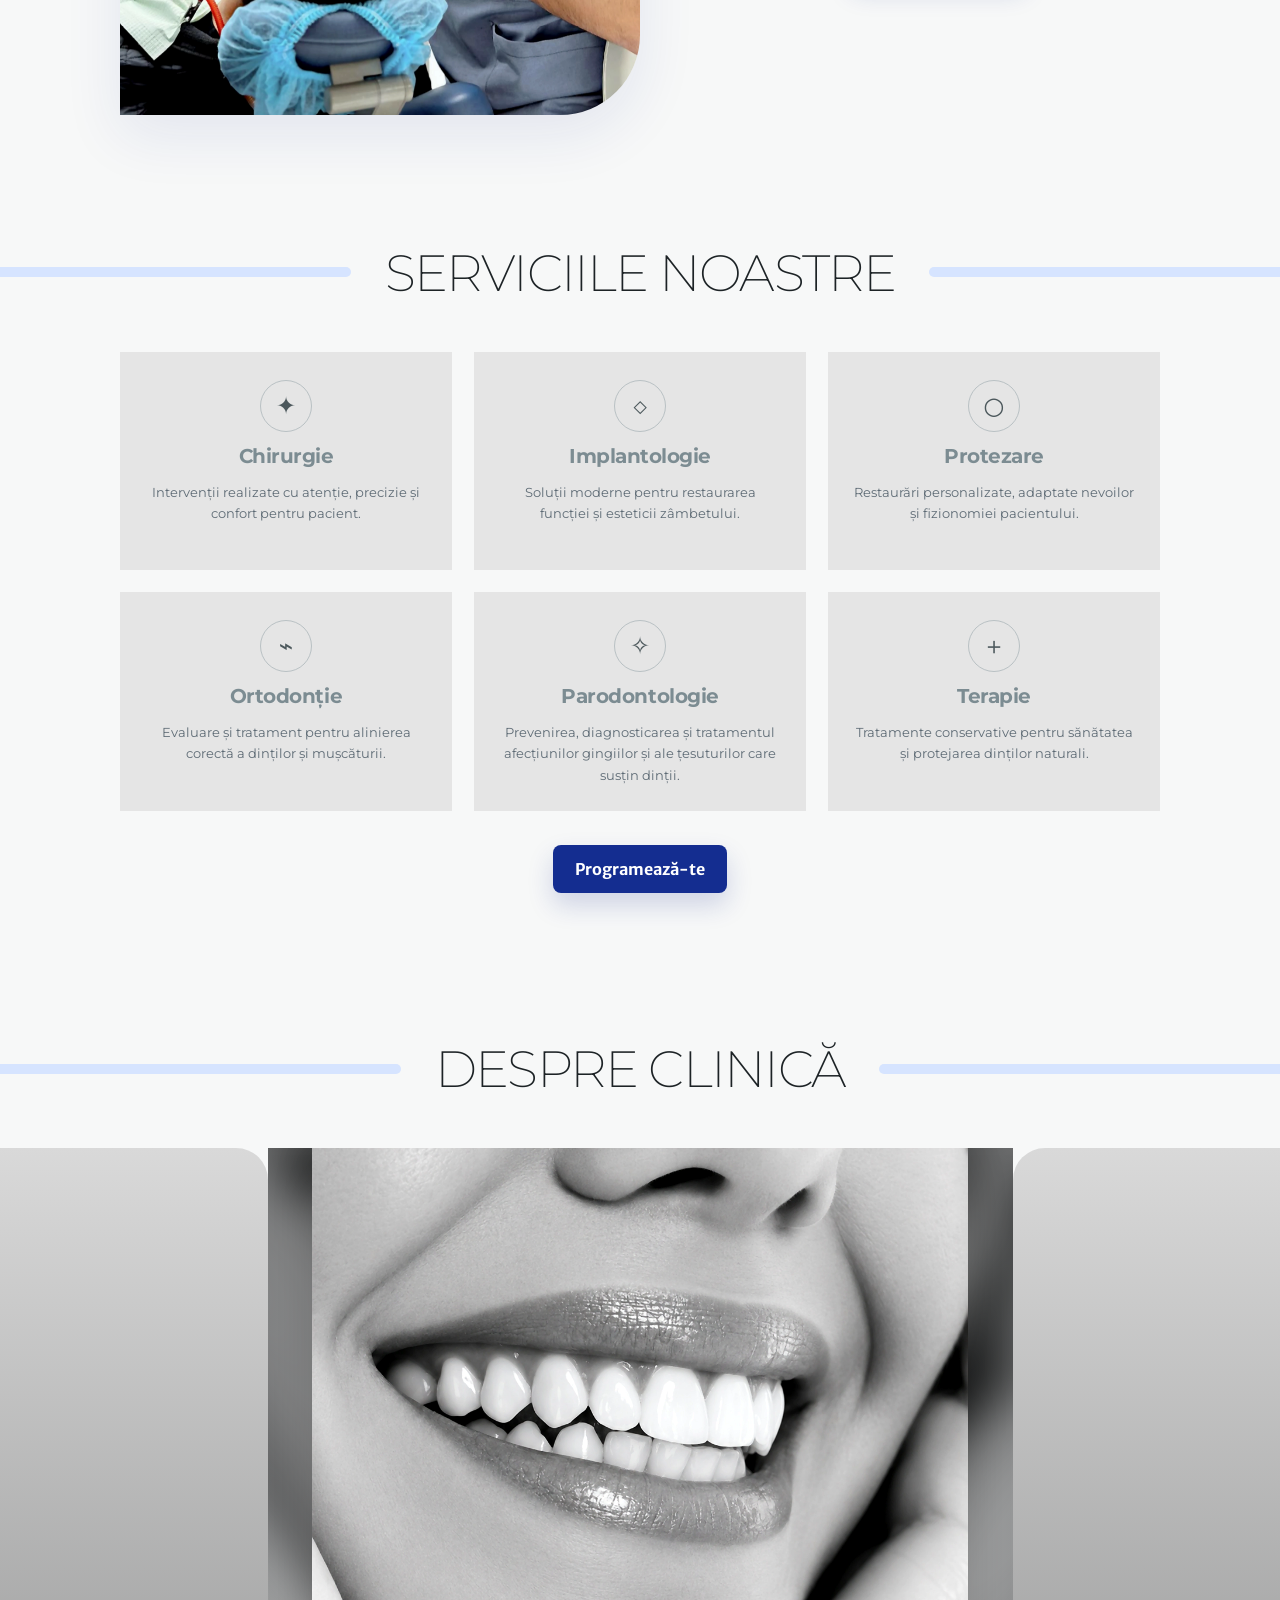
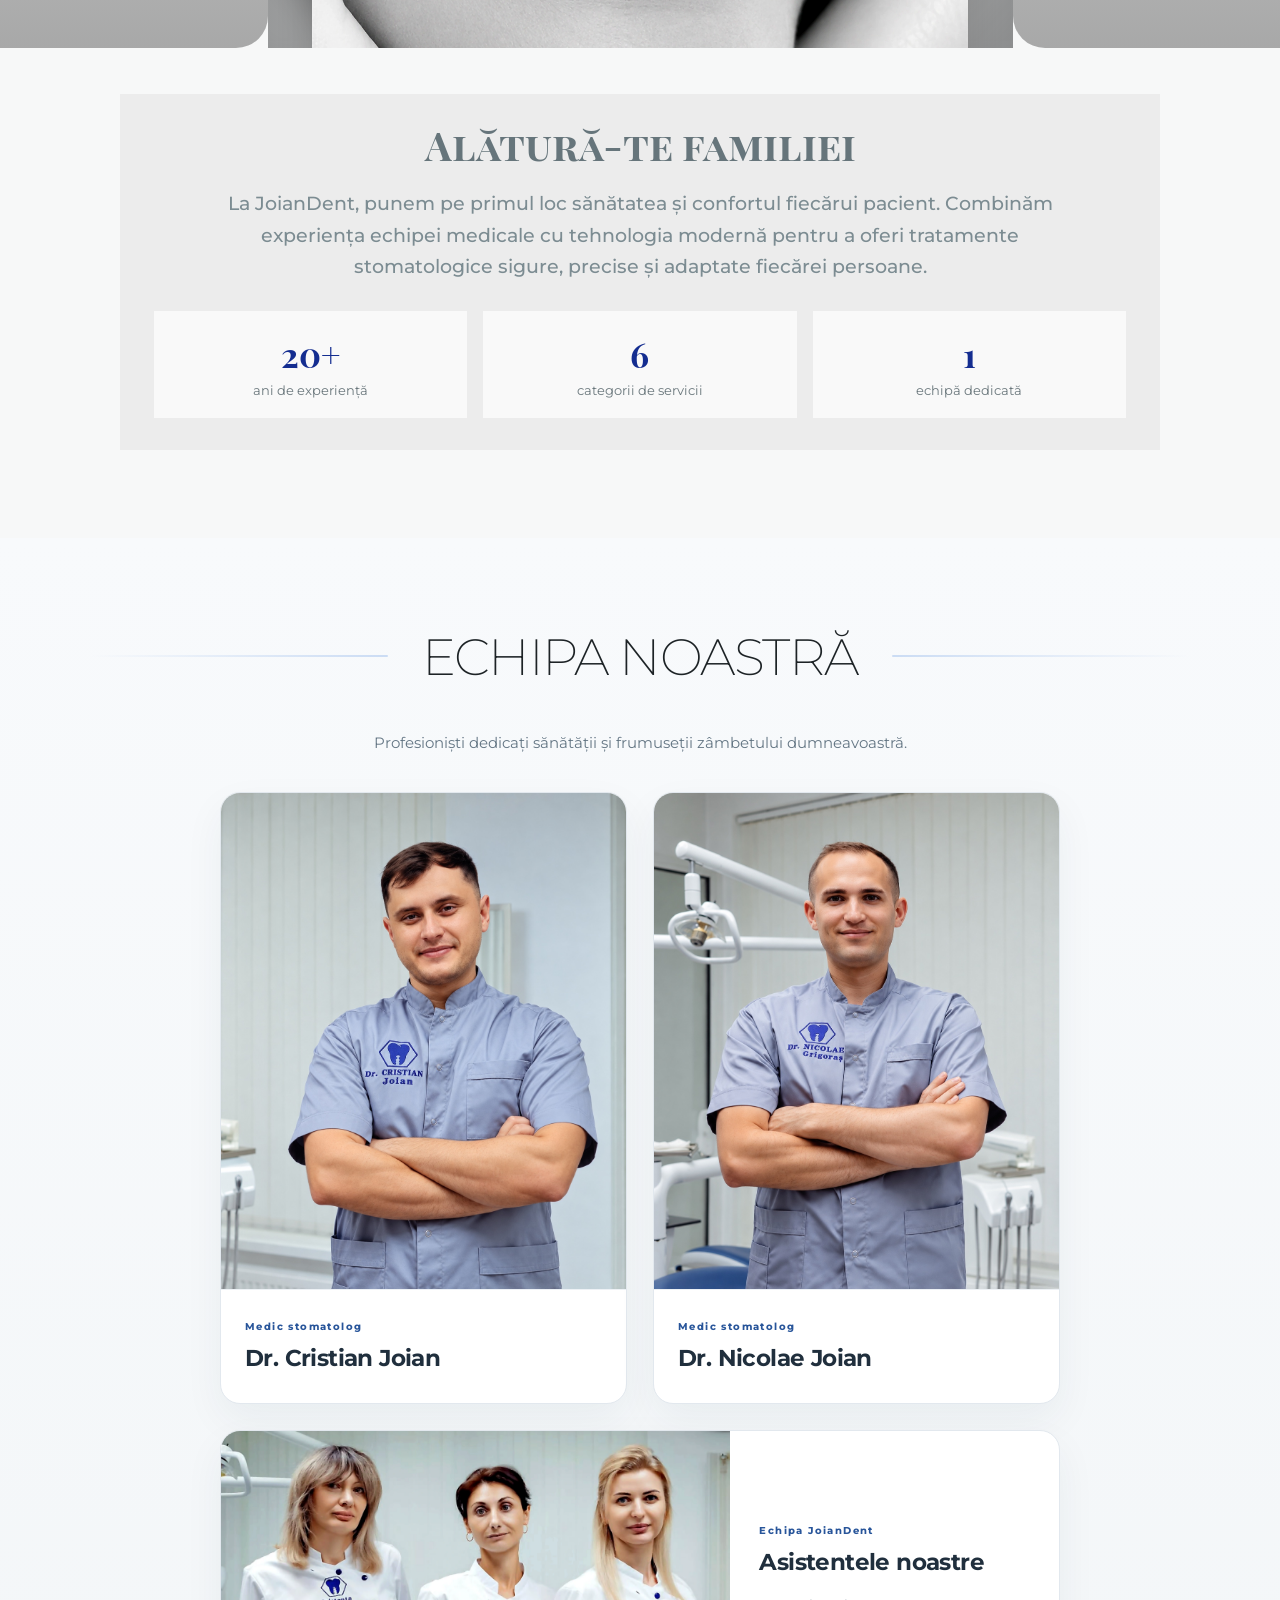
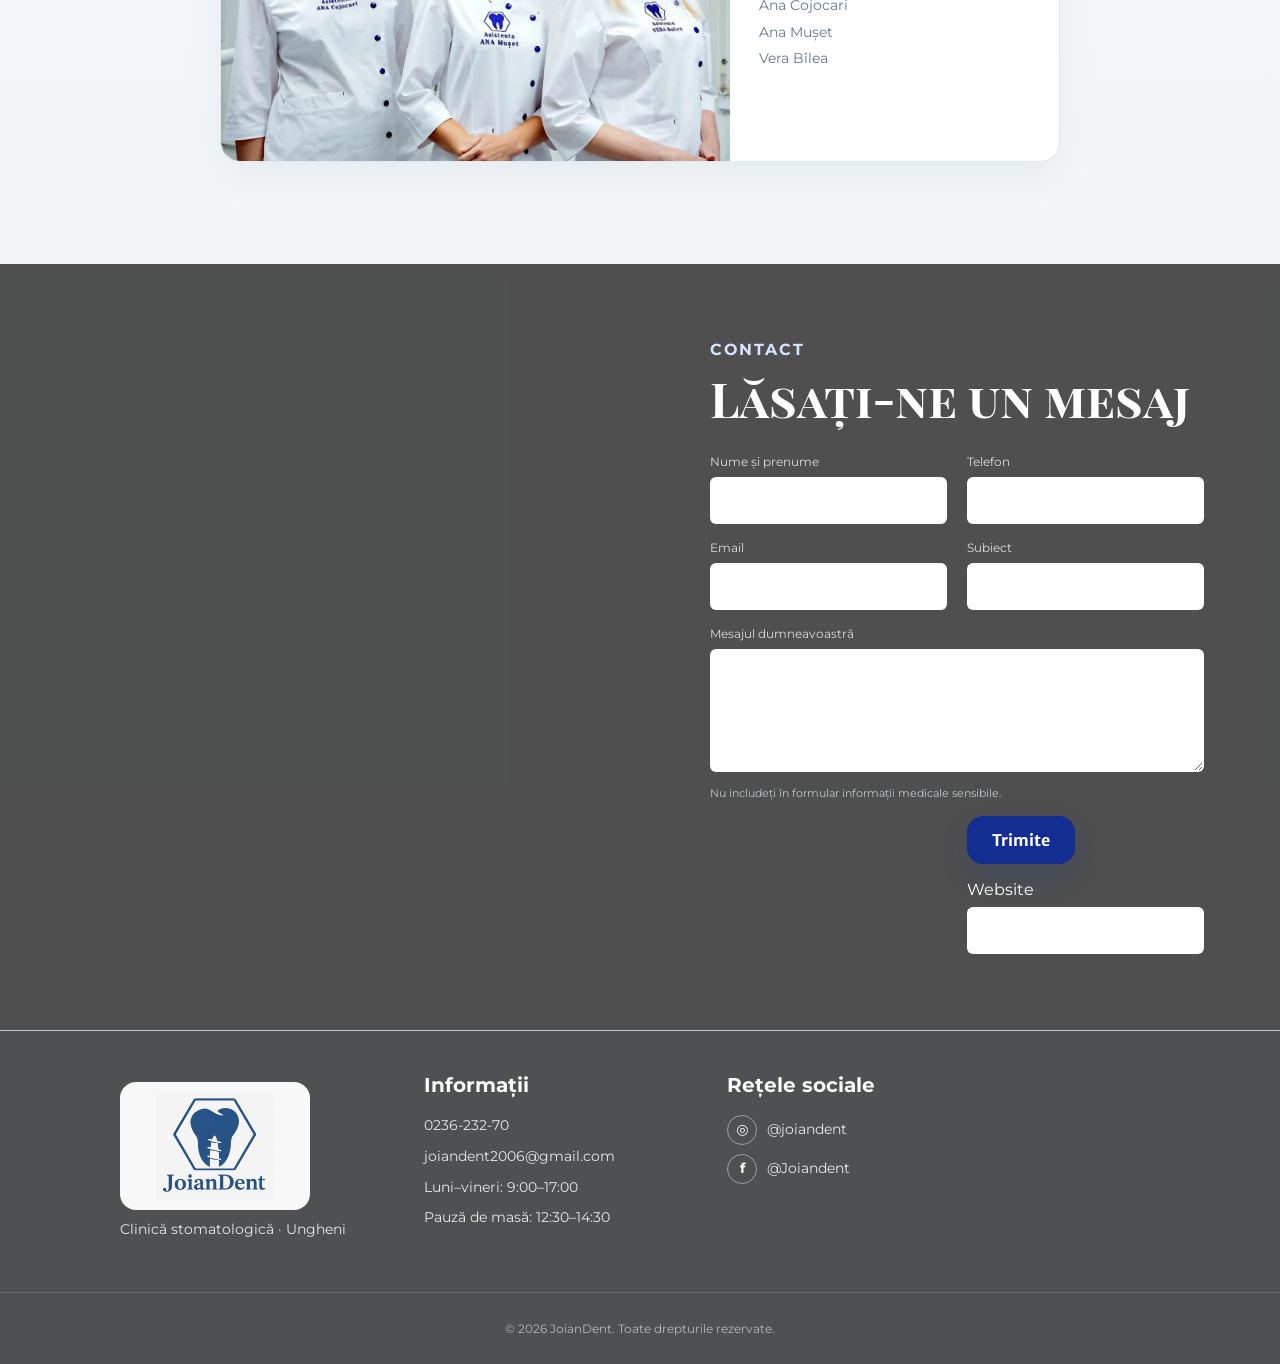
==== commit 3b0d71b8: "feat(forms): replace FormSubmit actions with same-site API and inline feedback" ====
--- a/index.html
+++ b/index.html
@@ -243,13 +243,14 @@
 <div class="section-eyebrow">PĂRERILE PACIENȚILOR</div>
 <div class="reviews-header"><div><h2 id="reviews-heading">Experiențele pacienților noștri</h2><p class="section-lead">Recenzii publicate după verificarea și aprobarea clinicii.</p></div><button class="btn btn-primary" id="open-review-form" type="button">Lasă o recenzie</button></div>
 <div class="reviews-grid" id="reviews-list"><div class="section-empty">Încă nu sunt recenzii publicate.</div></div>
-<form class="review-form" hidden="" id="review-form" action="https://formsubmit.co/joiandent2006@gmail.com" method="POST">
-<input type="hidden" name="_subject" value="Recenzie nouă de verificat — JoianDent" />
-<input type="hidden" name="_template" value="table" />
+<form class="review-form" hidden="" id="review-form" action="/api/forms" method="POST">
+
+
 <div class="review-form-head"><h3>Trimite o recenzie</h3><button aria-label="Închide formularul" class="review-form-close" type="button">×</button></div>
 <p>Recenzia va fi trimisă prin email clinicii. După verificare, poate fi adăugată în panoul Pages CMS. Nu include date medicale sau personale sensibile.</p>
 <div class="review-form-fields"><label>Nume afișat<input maxlength="70" name="author" placeholder="Ex: Ana M." required="" type="text"/></label><label>Evaluare<select name="rating" required=""><option value="5">★★★★★ — 5</option><option value="4">★★★★ — 4</option><option value="3">★★★ — 3</option><option value="2">★★ — 2</option><option value="1">★ — 1</option></select></label><label class="review-full">Recenzia ta<textarea maxlength="700" minlength="10" name="text" placeholder="Spune-ne despre experiența ta..." required="" rows="4"></textarea></label><label class="review-full review-consent"><input name="consent" required="" type="checkbox"/> Sunt de acord ca recenzia și numele afișat să fie publicate după aprobare.</label><div aria-hidden="true" class="review-hp"><input autocomplete="off" name="_honey" tabindex="-1" type="text"/></div></div>
-<button class="btn btn-primary" type="submit">Trimite spre aprobare</button><p class="review-feedback" id="review-feedback" role="status"></p>
+<div class="turnstile-box" data-turnstile-slot aria-label="Verificare anti-spam"></div>
+<button class="btn btn-primary" type="submit">Trimite spre aprobare</button><p class="review-feedback form-feedback" id="review-feedback" role="status" aria-live="polite"></p>
 </form>
 </div>
 </section><section class="contact-section" id="contact">
@@ -260,10 +261,10 @@
 <div class="contact-panel">
 <p class="contact-label">Contact</p>
 <h2>Lăsați-ne un mesaj</h2>
-<form action="https://formsubmit.co/joiandent2006@gmail.com" class="contact-form" method="POST">
-<input name="_subject" type="hidden" value="Mesaj nou de pe site-ul JoianDent"/>
-<input name="_captcha" type="hidden" value="false"/>
-<input name="_template" type="hidden" value="table"/>
+<form action="/api/forms" class="contact-form" method="POST">
+
+
+
 <label>
 <span>Nume și prenume</span>
 <input autocomplete="name" name="Nume" required="" type="text"/>
@@ -285,7 +286,11 @@
 <textarea name="Mesaj" required="" rows="5"></textarea>
 </label>
 <p class="privacy-note full">Nu includeți în formular informații medicale sensibile.</p>
+<div class="turnstile-box" data-turnstile-slot aria-label="Verificare anti-spam"></div>
 <button class="btn btn-primary submit-btn" type="submit">Trimite</button>
+<p class="form-feedback" role="status" aria-live="polite"></p>
+
+<div class="form-honeypot" aria-hidden="true"><label>Website<input type="text" name="_honey" autocomplete="off" tabindex="-1"></label></div>
 </form>
 </div>
 </section>
@@ -302,10 +307,10 @@
 </div>
 </div>
 <p class="modal-intro">Completează datele de mai jos, iar solicitarea va fi trimisă direct clinicii.</p>
-<form action="https://formsubmit.co/joiandent2006@gmail.com" class="appointment-form" method="POST">
-<input name="_subject" type="hidden" value="Programare nouă de pe site-ul JoianDent"/>
-<input name="_captcha" type="hidden" value="false"/>
-<input name="_template" type="hidden" value="table"/>
+<form action="/api/forms" class="appointment-form" method="POST">
+
+
+
 <label>
 <span>Nume și prenume</span>
 <input autocomplete="name" name="Nume și prenume" placeholder="Ex: Ion Popescu" required="" type="text"/>
@@ -335,9 +340,13 @@
 <textarea name="Mesaj" placeholder="Scrie pe scurt cum te putem ajuta..." required="" rows="5"></textarea>
 </label>
 <p class="modal-privacy modal-full">Nu include informații medicale sensibile în mesaj.</p>
+<div class="turnstile-box" data-turnstile-slot aria-label="Verificare anti-spam"></div>
 <button class="btn btn-primary modal-submit modal-full" type="submit">
           Trimite solicitarea
         </button>
+<p class="form-feedback" role="status" aria-live="polite"></p>
+
+<div class="form-honeypot" aria-hidden="true"><label>Website<input type="text" name="_honey" autocomplete="off" tabindex="-1"></label></div>
 </form>
 </section>
 </div>
@@ -372,6 +381,6 @@
 <p>© <span id="year"></span> JoianDent. Toate drepturile rezervate.</p>
 </div>
 </footer>
-<script src="script.js"></script><script src="enhancements.js" defer></script>
+<script src="script.js"></script><script src="enhancements.js" defer></script><script src="forms.js" defer></script>
 </body>
 </html>
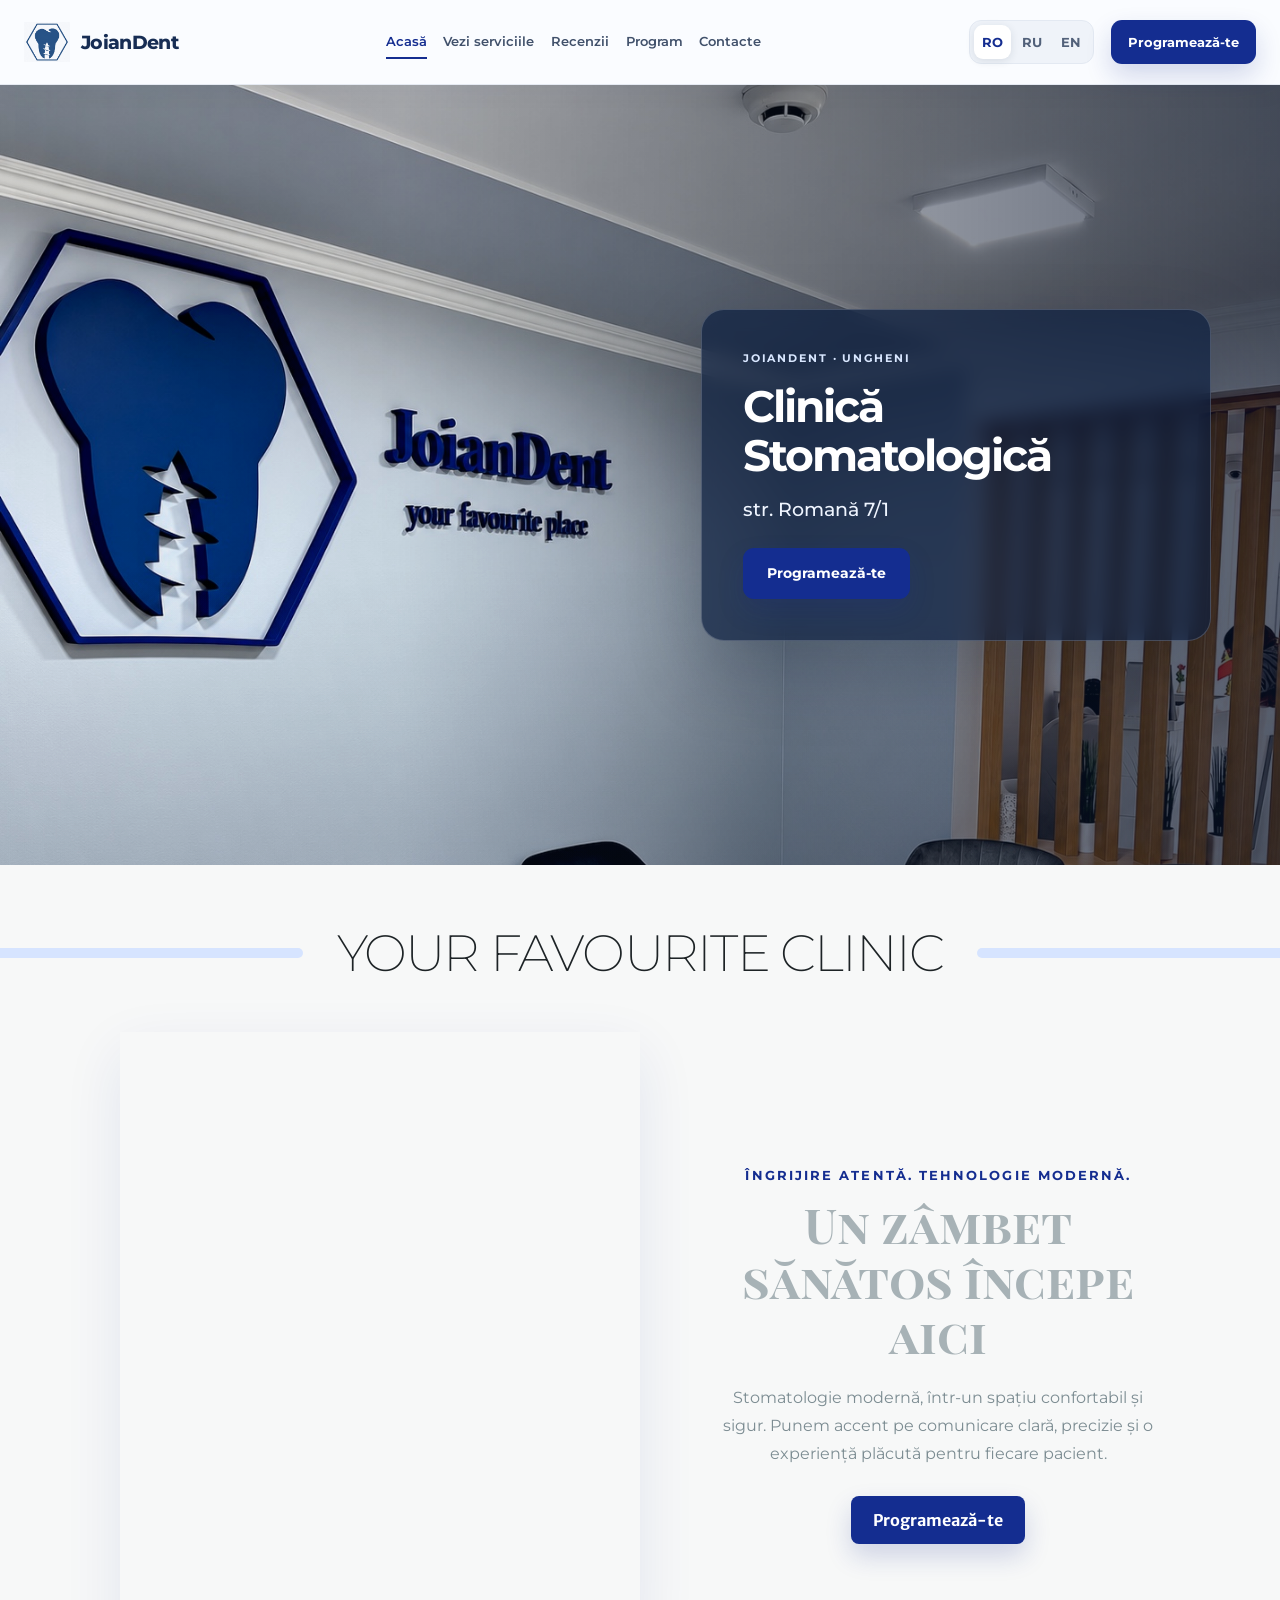
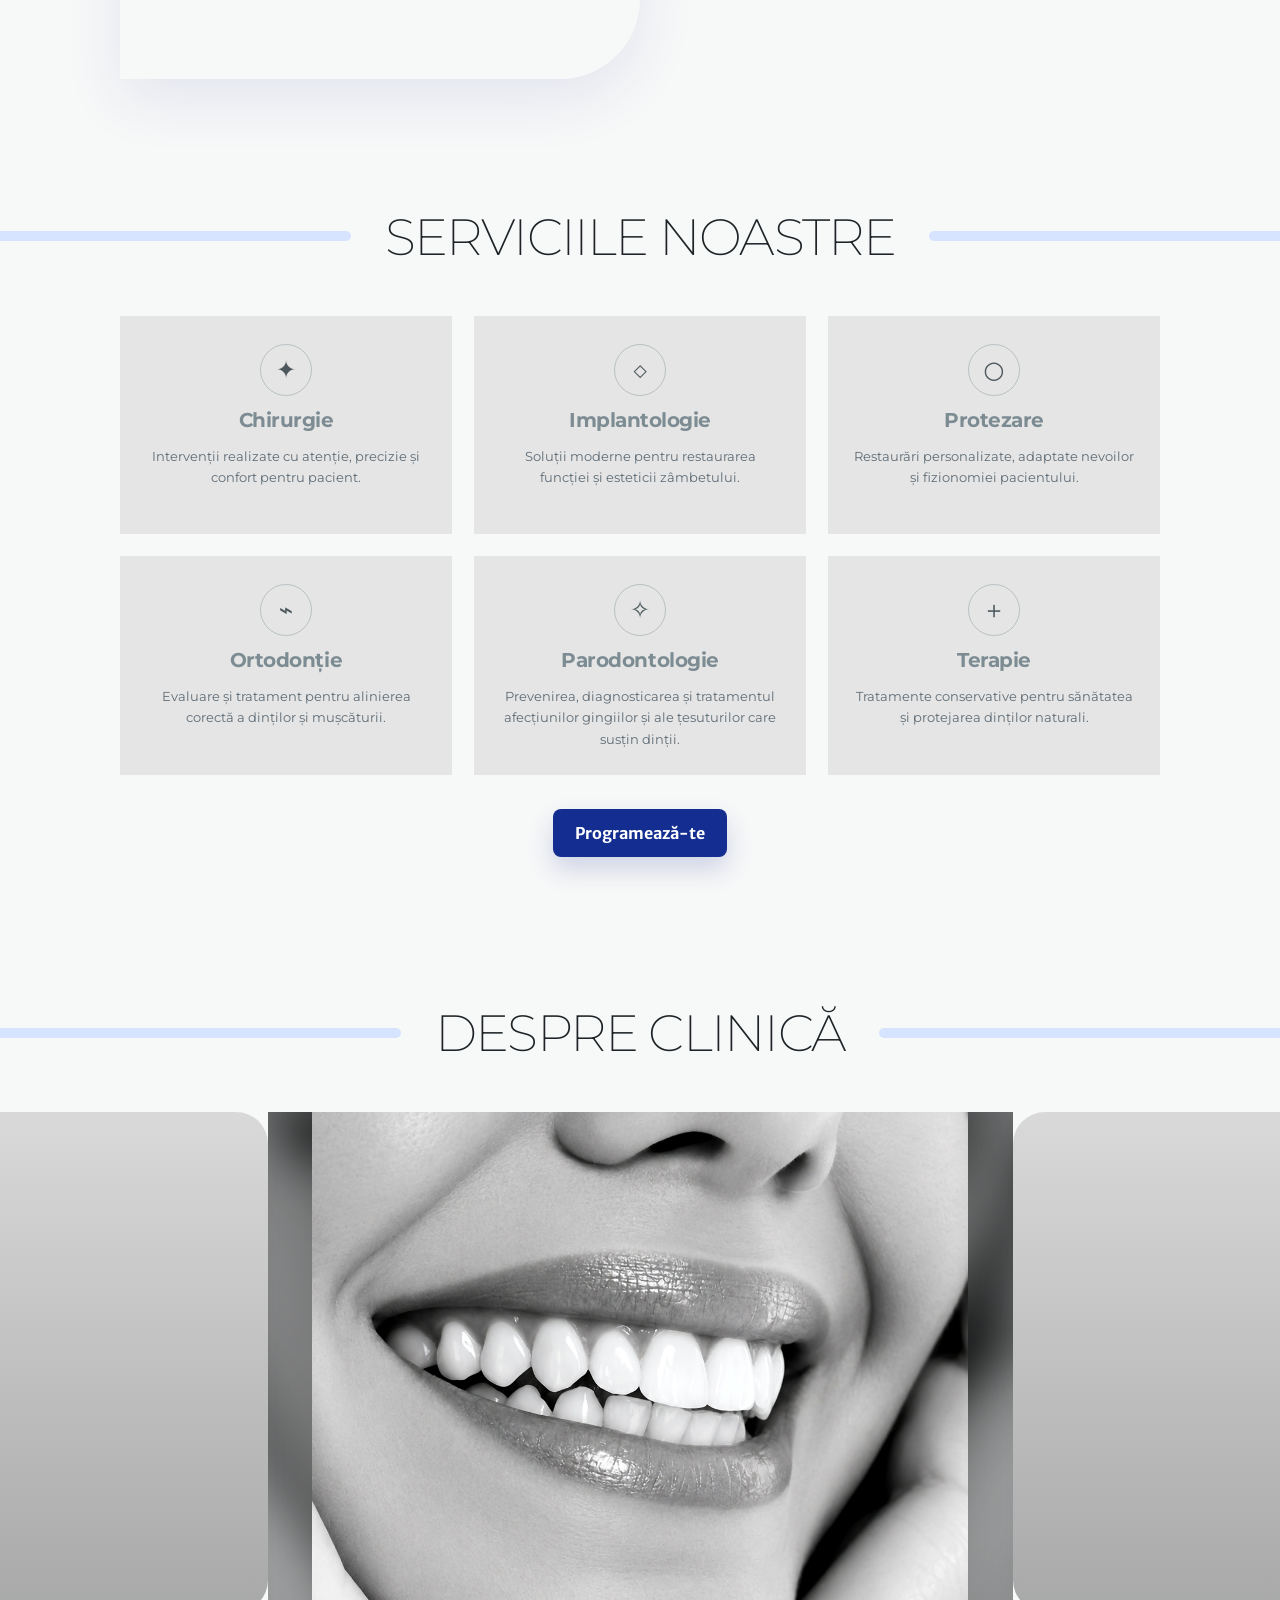
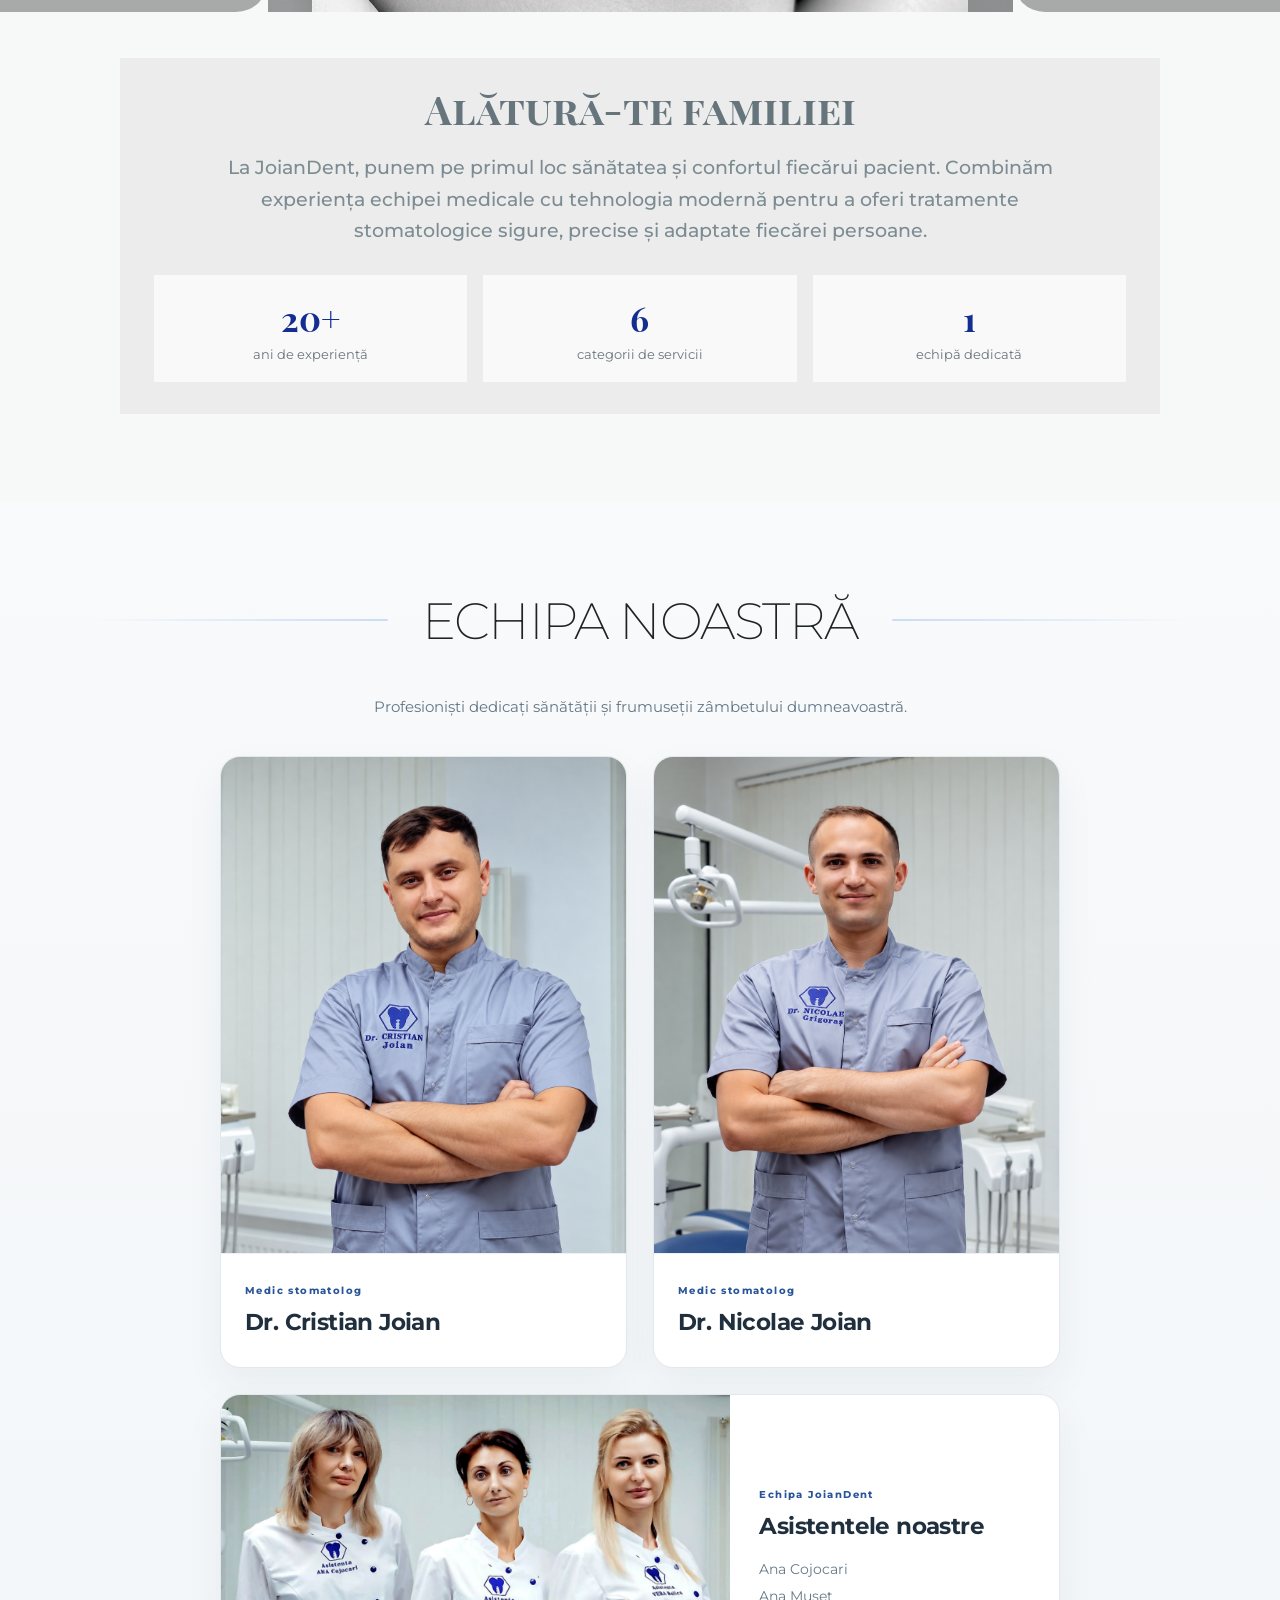
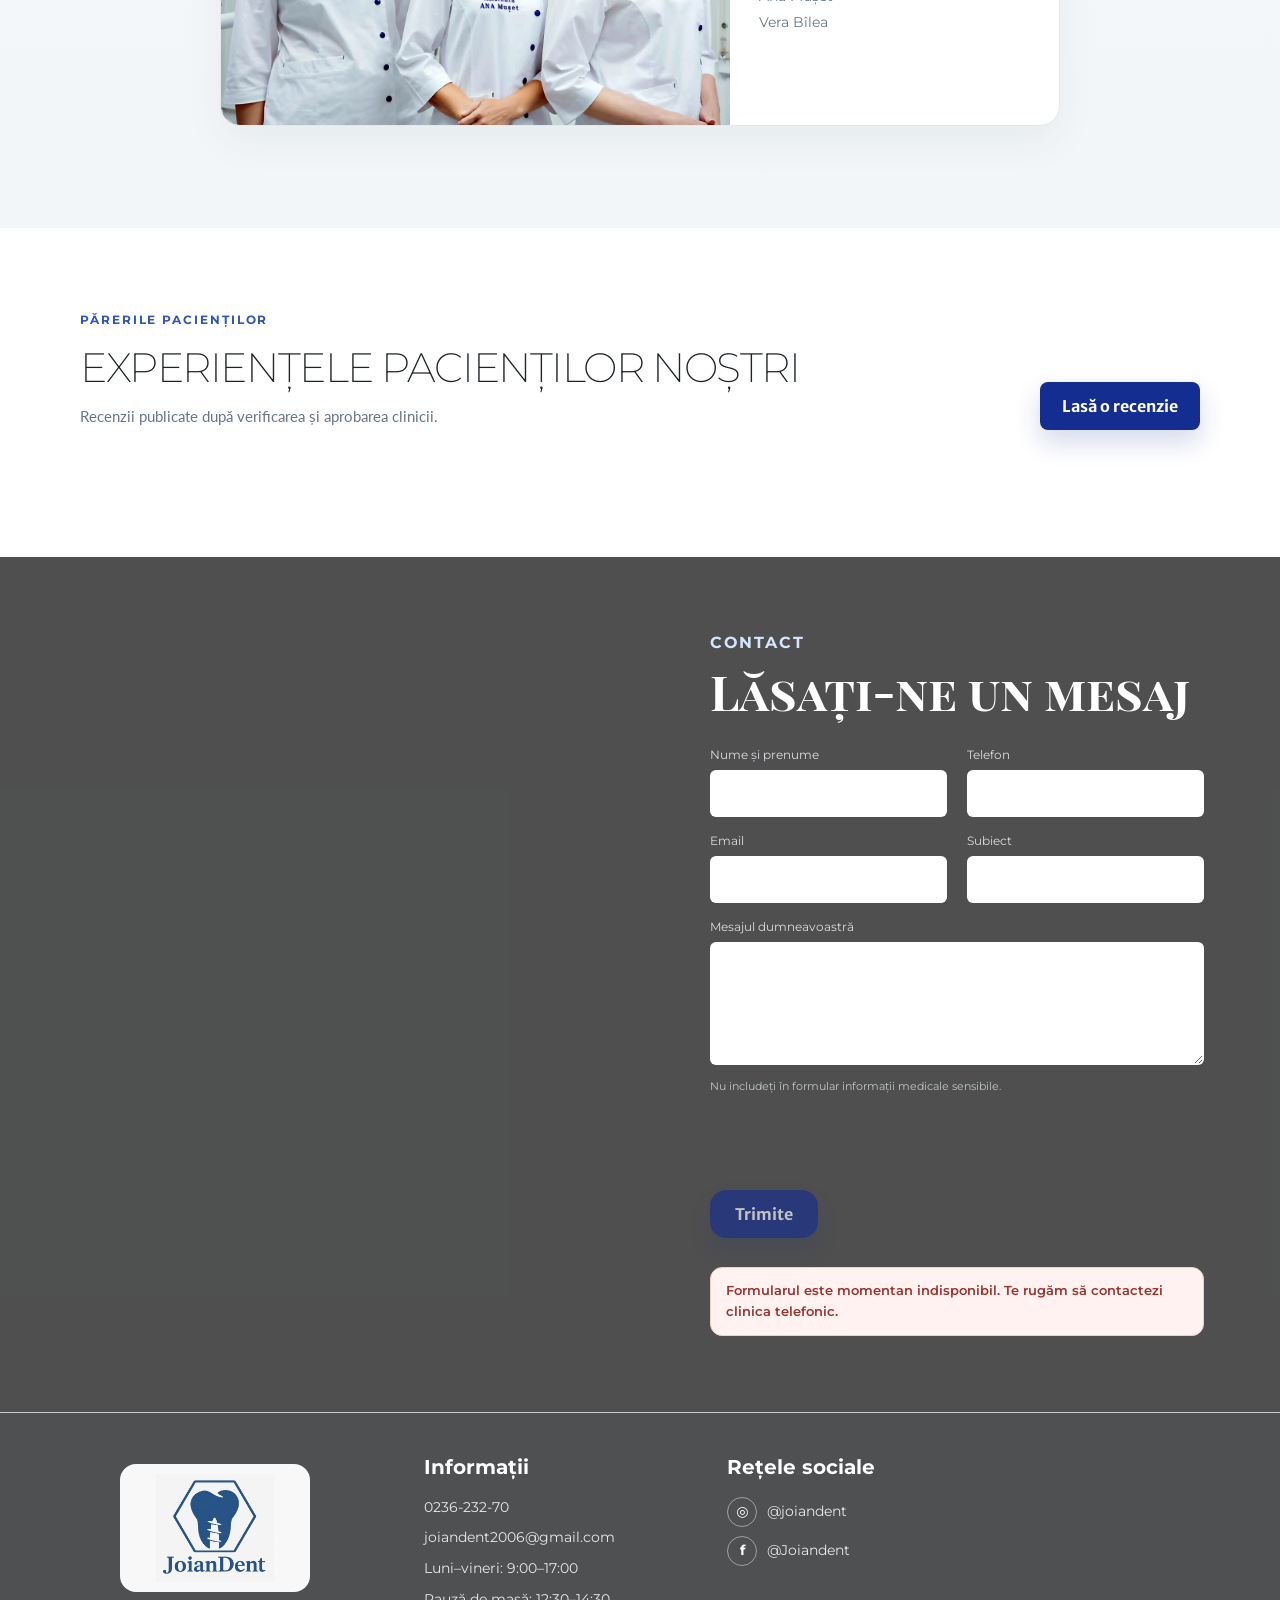
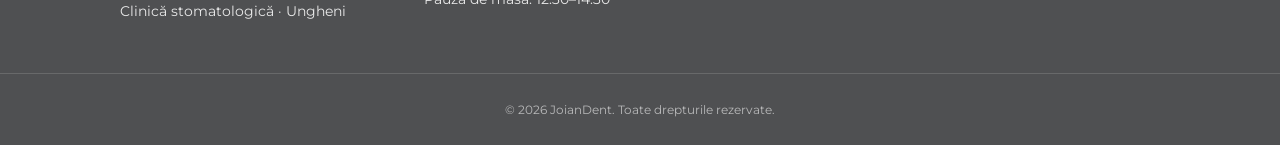
==== commit 7d4e5bff: "Load new responsive JoianDent visual fixes without stale browser CSS" ====
--- a/index.html
+++ b/index.html
@@ -75,7 +75,7 @@
 <link href="https://fonts.googleapis.com" rel="preconnect"/>
 <link crossorigin="" href="https://fonts.gstatic.com" rel="preconnect"/>
 <link href="https://fonts.googleapis.com/css2?family=Lato:wght@400;500;700&amp;family=Merriweather+Sans:wght@400;600;700&amp;family=Montserrat:wght@200;300;400;500;600;700&amp;family=Playfair+Display+SC:wght@600;700&amp;display=swap" rel="stylesheet"/>
-<link href="styles.css" rel="stylesheet"/>
+<link href="styles.css?v=2.5.2" rel="stylesheet"/>
 </head>
 <body>
 <header class="site-header" id="top">
--- a/styles.css
+++ b/styles.css
@@ -2076,3 +2076,211 @@
 .site-header nav a[hidden], main section[hidden], footer .footer-info[hidden], .services-cta[hidden] {
   display: none !important;
 }
+
+/* V2.5 — in-page email feedback, no third-party redirects */
+.form-feedback{display:block;margin:13px 0 0;font:600 13px/1.65 Montserrat,system-ui,sans-serif;border-radius:12px;max-width:100%}
+.form-feedback:empty{display:none}
+.form-feedback[data-state="success"],.form-feedback[data-state="reviewSuccess"]{background:#e9f8f0;color:#186347;border:1px solid #b8e7d1;padding:12px 15px}
+.form-feedback[data-state="failure"],.form-feedback[data-state="unavailable"],.form-feedback[data-state="security"]{background:#fff2f1;color:#9a332e;border:1px solid #f0ceca;padding:12px 15px}
+.form-feedback[data-state="sending"]{background:#eff5ff;color:#244b8f;border:1px solid #d8e4fa;padding:12px 15px}
+.form-honeypot{position:absolute!important;left:-10000px!important;top:-10000px!important;opacity:0!important;pointer-events:none!important}
+.contact-form .form-feedback,.contact-form .turnstile-box{grid-column:1/-1}
+.contact-form .turnstile-box{min-height:65px}
+.appointment-form .turnstile-box,.review-form .turnstile-box{margin:10px 0 6px;min-height:65px}
+.contact-form .form-feedback{justify-self:stretch}
+.form-feedback[data-state]{text-wrap:pretty}
+button[type="submit"]:disabled{opacity:.65;cursor:not-allowed}
+
+
+/* JoianDent V2.5.2 — responsive header and hero visual repair
+   Keep the clinic photography visible and avoid desktop navigation wrapping.
+   This is presentation-only: the forms, CMS and Access rules are unchanged. */
+.site-header {
+  background: rgba(250, 252, 255, .97);
+  -webkit-backdrop-filter: blur(18px);
+  backdrop-filter: blur(18px);
+  border-bottom: 1px solid rgba(22, 55, 109, .09);
+  box-shadow: 0 5px 28px rgba(18, 40, 81, .045);
+}
+.site-header .brand-logo-mark {
+  width: 46px;
+  height: 46px;
+  flex: 0 0 46px;
+  object-fit: contain;
+}
+.site-header .brand {
+  gap: 11px;
+  white-space: nowrap;
+}
+.site-header .brand-text {
+  font-family: "Montserrat", system-ui, sans-serif;
+  color: #172d54;
+  font-weight: 750;
+  font-size: 19px;
+  letter-spacing: -.035em;
+}
+.site-header .desktop-nav a {
+  color: #41516b;
+  font-family: "Montserrat", system-ui, sans-serif;
+  font-weight: 600;
+}
+.site-header .desktop-nav a.active,
+.site-header .desktop-nav a:hover {
+  color: #142d90;
+}
+.site-header .desktop-cta {
+  min-height: 44px;
+  padding: 11px 17px;
+  border-radius: 11px;
+  font-family: "Montserrat", system-ui, sans-serif;
+  font-size: 13px;
+  font-weight: 700;
+}
+.site-header .lang-switch {
+  border-radius: 12px;
+  background: #eff3f9;
+  border: 1px solid #e3e9f2;
+}
+@media (min-width: 981px) {
+  .site-header .nav-shell {
+    display: flex;
+    flex-wrap: nowrap;
+    justify-content: space-between;
+    align-items: center;
+    min-height: 84px;
+    width: min(calc(100% - 48px), 1380px);
+    padding: 0;
+    gap: clamp(11px, 1.35vw, 24px);
+  }
+  .site-header .nav-shell > .brand {flex: 0 0 auto;}
+  .site-header .nav-shell > .desktop-nav {
+    display: flex;
+    flex: 1 1 auto;
+    justify-content: center;
+    justify-self: auto;
+    align-items: center;
+    min-width: 0;
+    padding: 0;
+    gap: clamp(9px, 1.3vw, 23px);
+    white-space: nowrap;
+  }
+  .site-header .desktop-nav a {
+    white-space: nowrap;
+    font-size: clamp(12px, 1vw, 14px);
+  }
+  .site-header .nav-shell > .lang-switch,
+  .site-header .nav-shell > .desktop-cta {flex: 0 0 auto; margin: 0;}
+  .site-header .nav-shell > .menu-toggle {display: none;}
+}
+@media (min-width: 981px) and (max-width: 1150px) {
+  .site-header .nav-shell {gap: 9px; width: calc(100% - 30px);}
+  .site-header .brand-text {font-size: 16px;}
+  .site-header .brand-logo-mark {width: 40px; height: 40px; flex-basis: 40px;}
+  .site-header .nav-shell > .desktop-nav {gap: 10px;}
+  .site-header .desktop-nav a {font-size: 12px;}
+  .site-header .desktop-cta {font-size: 12px; padding-inline: 12px;}
+  .site-header .nav-shell > .lang-switch .lang-btn {font-size: 11px; min-width: 27px; padding: 8px 5px;}
+}
+
+/* Hero content becomes a compact editorial panel, clear of the clinic sign. */
+.hero {
+  display: flex;
+  align-items: center;
+  justify-content: flex-end;
+  min-height: 610px;
+  height: min(780px, calc(100svh - 84px));
+  max-height: 800px;
+  padding: clamp(26px, 5.4vw, 105px);
+}
+.hero-image {
+  object-position: center 52%;
+  transform: none;
+}
+.hero-overlay {
+  background:
+    linear-gradient(90deg, rgba(8, 19, 42, .04) 0%, rgba(8, 19, 42, .09) 31%, rgba(8, 19, 42, .34) 57%, rgba(8, 19, 42, .66) 100%),
+    linear-gradient(0deg, rgba(8, 19, 42, .18), transparent 38%);
+}
+.hero-content {
+  width: min(100%, 510px);
+  height: auto;
+  min-width: 0;
+  margin: 0;
+  padding: clamp(28px, 3.2vw, 45px);
+  display: flex;
+  align-items: flex-start;
+  justify-content: center;
+  text-align: left;
+  color: #fff;
+  background: rgba(10, 29, 63, .68);
+  border: 1px solid rgba(255, 255, 255, .19);
+  border-radius: 23px;
+  -webkit-backdrop-filter: blur(10px);
+  backdrop-filter: blur(10px);
+  box-shadow: 0 30px 75px rgba(5, 18, 43, .22);
+}
+.hero-content .eyebrow {
+  margin-bottom: 17px;
+  opacity: 1;
+  color: #d9e7ff;
+  font-size: 11px;
+  letter-spacing: .17em;
+  text-align: left;
+}
+.hero h1 {
+  max-width: 100%;
+  margin: 0;
+  font-family: "Montserrat", system-ui, sans-serif;
+  font-size: clamp(39px, 3.45vw, 56px);
+  font-weight: 700;
+  line-height: 1.09;
+  letter-spacing: -.045em;
+  overflow-wrap: normal;
+  word-break: normal;
+  text-wrap: balance;
+}
+.hero-content .hero-address {
+  margin: 18px 0 27px;
+  font-family: "Montserrat", system-ui, sans-serif;
+  font-size: clamp(16px, 1.5vw, 20px);
+  font-weight: 500;
+  color: #eff5ff;
+}
+.hero-content .btn {
+  min-height: 51px;
+  border-radius: 11px;
+  padding-inline: 24px;
+  font-family: "Montserrat", system-ui, sans-serif;
+  font-size: 14px;
+}
+.hero-signature {display: none;}
+@media (max-width: 980px) {
+  .hero {
+    min-height: 620px;
+    height: min(760px, calc(100svh - 72px));
+    padding: 24px 22px 38px;
+    align-items: flex-end;
+    justify-content: center;
+  }
+  .hero-image {object-position: 35% center;}
+  .hero-overlay {
+    background: linear-gradient(180deg, rgba(8,19,42,.02) 0%, rgba(8,19,42,.10) 32%, rgba(8,19,42,.83) 100%);
+  }
+  .hero-content {
+    width: min(100%, 590px);
+    margin: 0 auto;
+    padding: clamp(25px, 4vw, 35px);
+  }
+  .hero h1 {font-size: clamp(34px, 5.7vw, 49px);}
+}
+@media (max-width: 680px) {
+  .site-header .brand-text {font-size: 17px;}
+  .site-header .brand-logo-mark {width: 40px; height: 40px; flex-basis: 40px;}
+  .hero {min-height: 600px; height: min(740px, calc(100svh - 72px)); padding: 16px 16px 27px;}
+  .hero-image {object-position: 31% center;}
+  .hero-content {width: 100%; padding: 26px 23px; border-radius: 19px;}
+  .hero-content .eyebrow {font-size: 10px; letter-spacing: .13em;}
+  .hero h1 {font-size: clamp(30px, 9vw, 43px); line-height: 1.08; letter-spacing: -.045em;}
+  .hero-content .hero-address {font-size: 16px; margin: 15px 0 22px;}
+  .hero-content .btn {min-height: 48px; font-size: 13px;}
+}
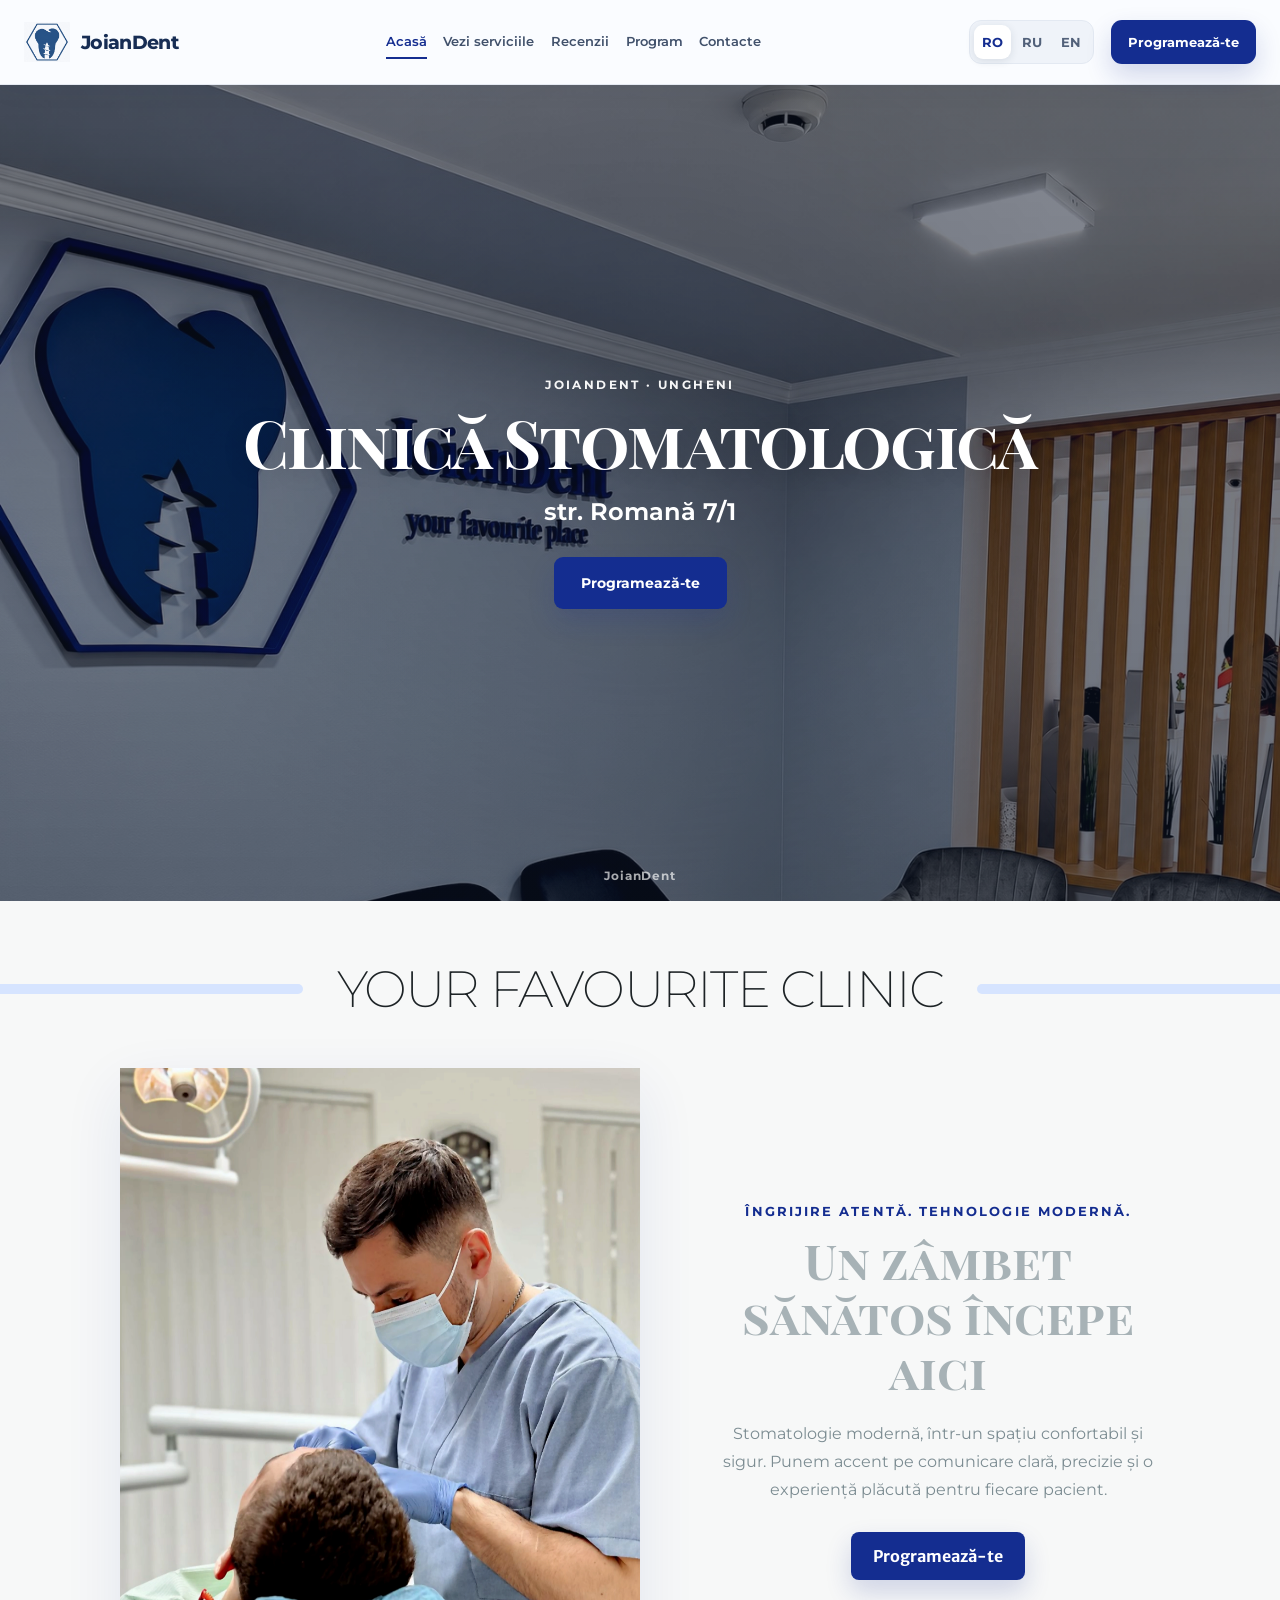
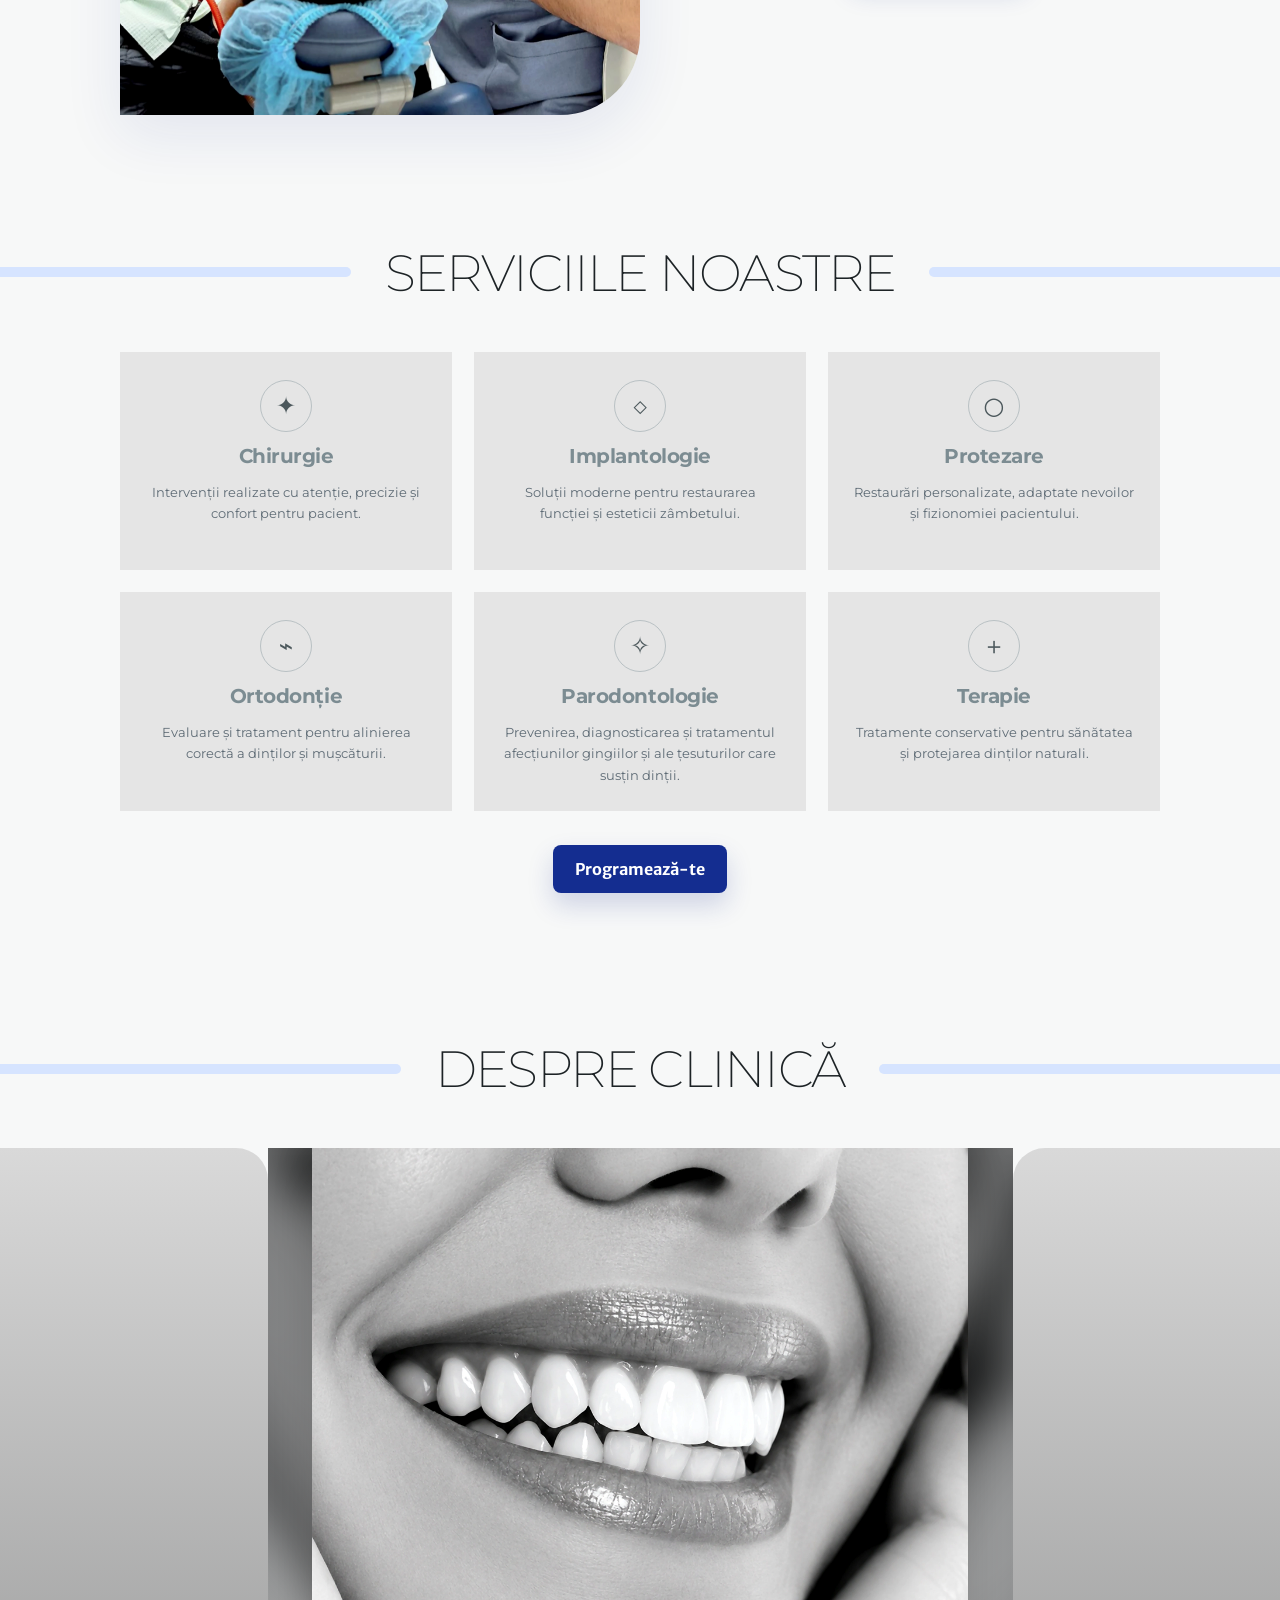
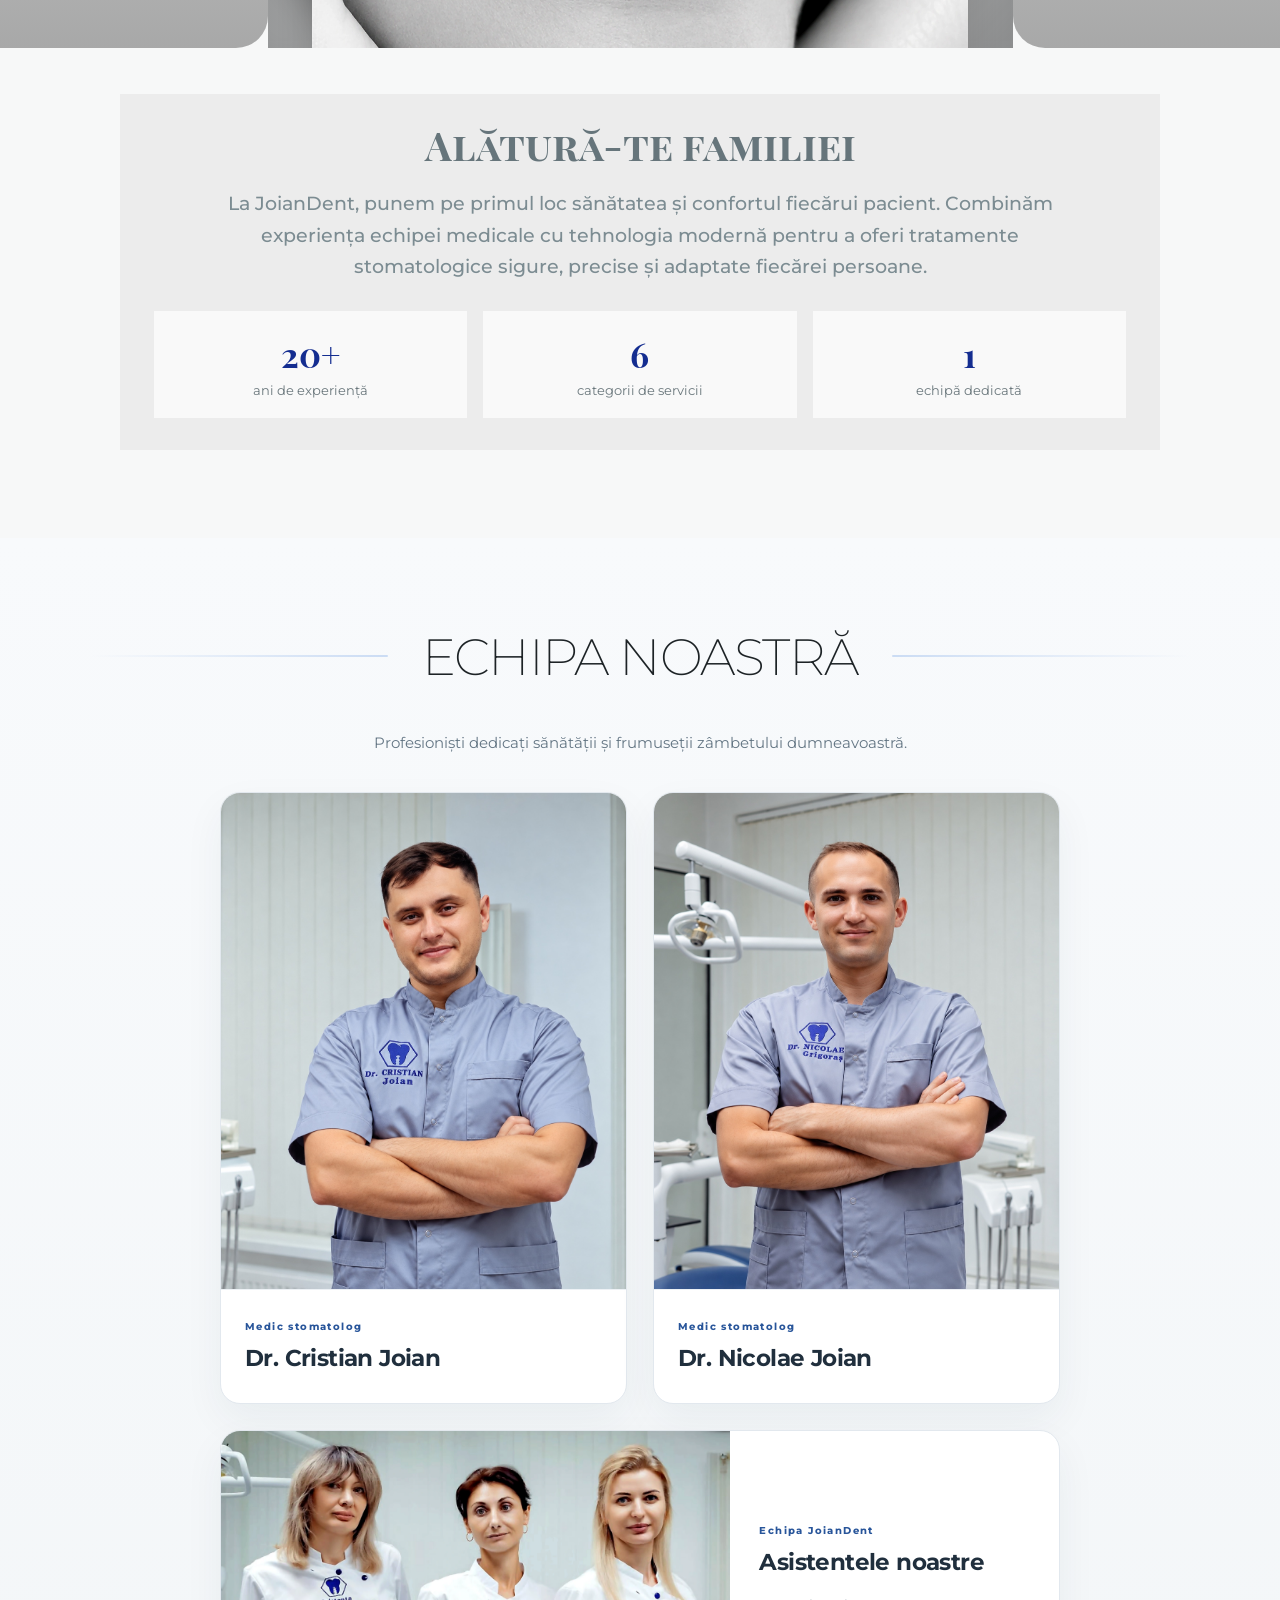
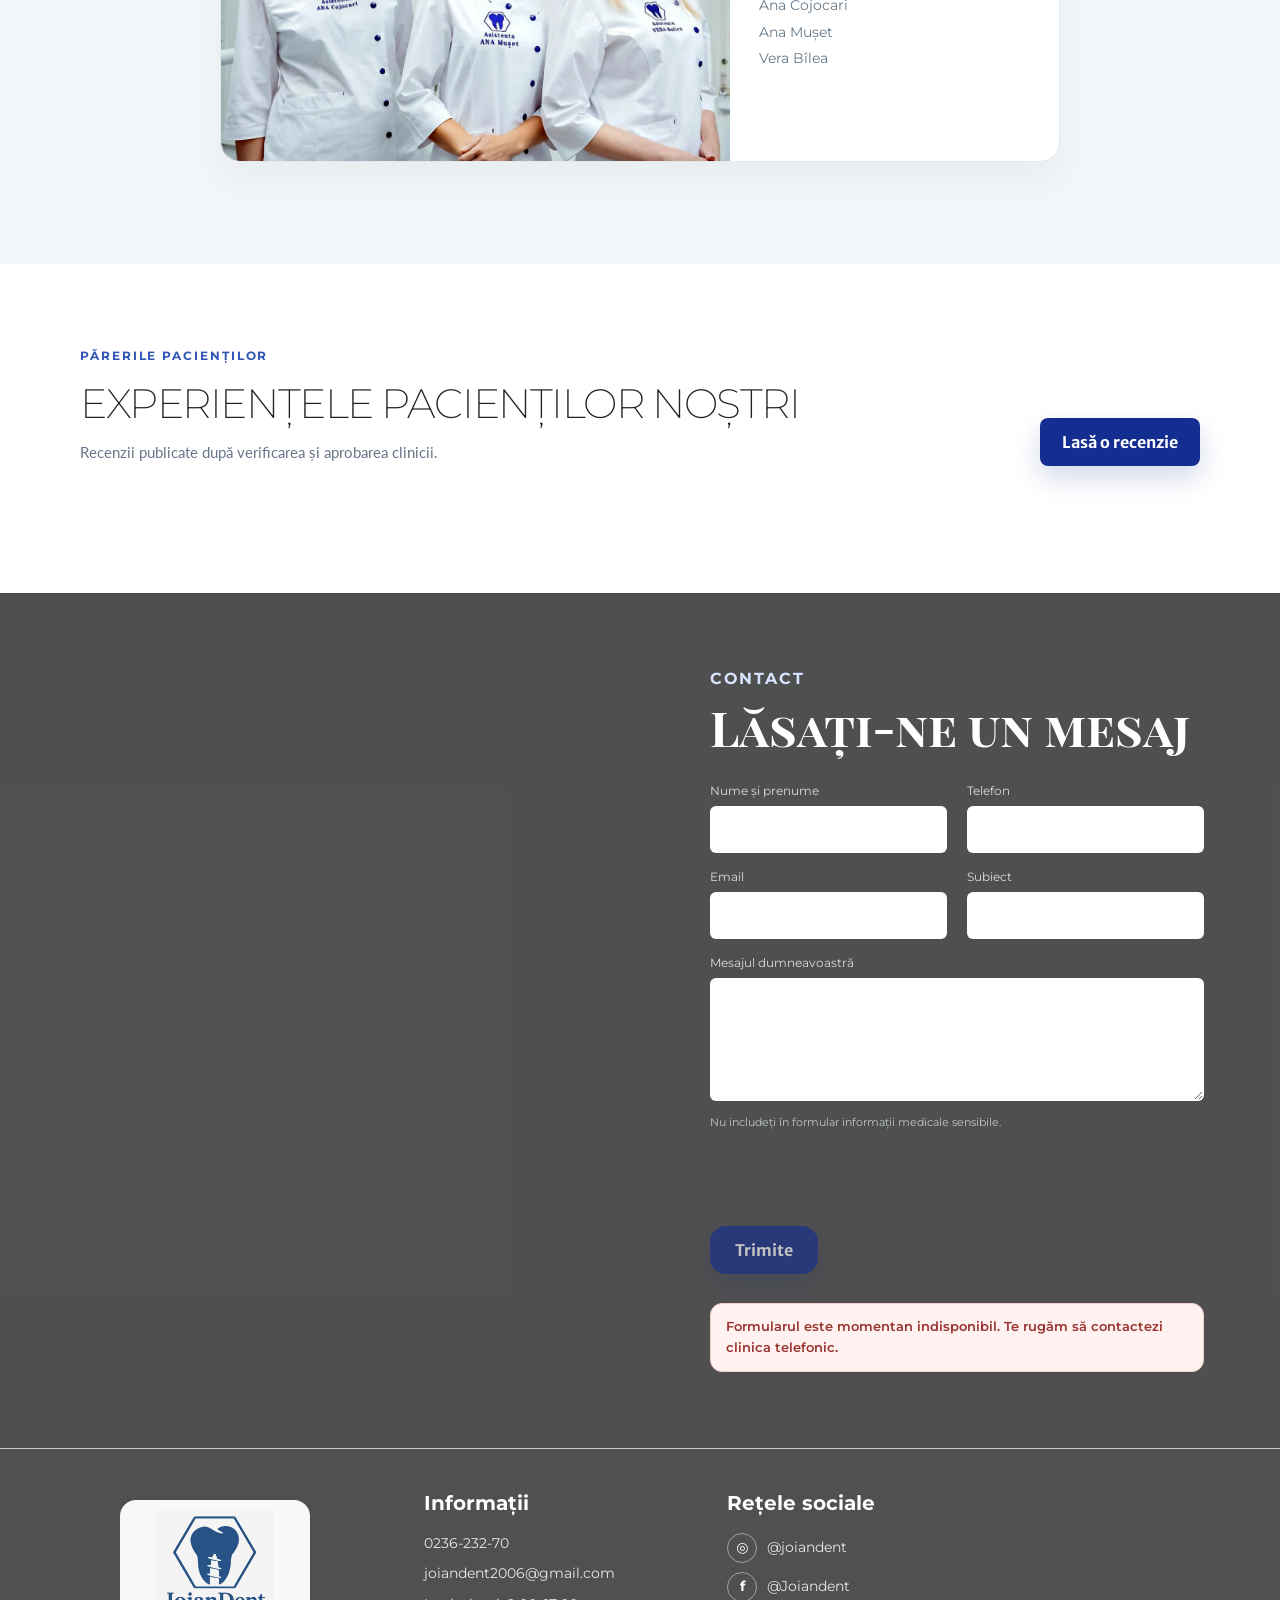
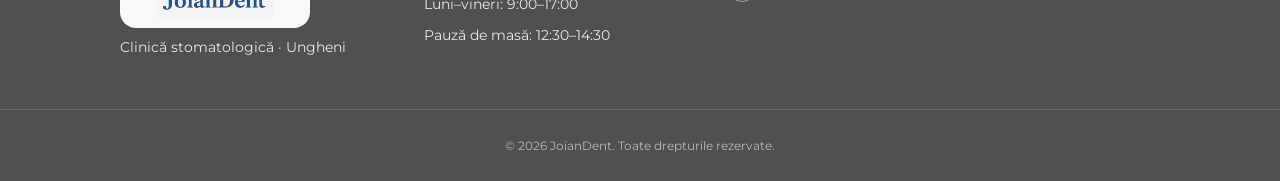
==== commit bba78c94: "Refresh restored centered hero stylesheet on official site" ====
--- a/index.html
+++ b/index.html
@@ -75,7 +75,7 @@
 <link href="https://fonts.googleapis.com" rel="preconnect"/>
 <link crossorigin="" href="https://fonts.gstatic.com" rel="preconnect"/>
 <link href="https://fonts.googleapis.com/css2?family=Lato:wght@400;500;700&amp;family=Merriweather+Sans:wght@400;600;700&amp;family=Montserrat:wght@200;300;400;500;600;700&amp;family=Playfair+Display+SC:wght@600;700&amp;display=swap" rel="stylesheet"/>
-<link href="styles.css?v=2.5.2" rel="stylesheet"/>
+<link href="styles.css?v=2.5.3" rel="stylesheet"/>
 </head>
 <body>
 <header class="site-header" id="top">
--- a/styles.css
+++ b/styles.css
@@ -2182,105 +2182,120 @@
   .site-header .nav-shell > .lang-switch .lang-btn {font-size: 11px; min-width: 27px; padding: 8px 5px;}
 }
 
-/* Hero content becomes a compact editorial panel, clear of the clinic sign. */
+/* JoianDent — classic centered hero, restored on owner's request.
+   Transparent heading over the real clinic photograph; safe for all 3 languages. */
 .hero {
-  display: flex;
-  align-items: center;
-  justify-content: flex-end;
-  min-height: 610px;
-  height: min(780px, calc(100svh - 84px));
-  max-height: 800px;
-  padding: clamp(26px, 5.4vw, 105px);
+  position: relative;
+  display: block;
+  min-height: 660px;
+  height: calc(100svh - 84px);
+  max-height: 860px;
+  padding: 0;
+  overflow: hidden;
 }
 .hero-image {
-  object-position: center 52%;
+  object-fit: cover;
+  object-position: center 58%;
   transform: none;
 }
 .hero-overlay {
   background:
-    linear-gradient(90deg, rgba(8, 19, 42, .04) 0%, rgba(8, 19, 42, .09) 31%, rgba(8, 19, 42, .34) 57%, rgba(8, 19, 42, .66) 100%),
-    linear-gradient(0deg, rgba(8, 19, 42, .18), transparent 38%);
+    linear-gradient(180deg, rgba(10, 18, 36, .50), rgba(10, 18, 36, .61)),
+    radial-gradient(circle at 50% 48%, rgba(10, 24, 55, .18), transparent 64%);
 }
 .hero-content {
-  width: min(100%, 510px);
-  height: auto;
+  position: relative;
+  width: min(1040px, calc(100% - 48px));
+  max-width: 1040px;
+  height: 100%;
   min-width: 0;
+  margin: 0 auto;
+  padding: 46px 14px;
+  display: flex;
+  flex-direction: column;
+  justify-content: center;
+  align-items: center;
+  text-align: center;
+  color: #fff;
+  background: none;
+  border: 0;
+  border-radius: 0;
+  -webkit-backdrop-filter: none;
+  backdrop-filter: none;
+  box-shadow: none;
+}
+.hero-content .eyebrow {
+  margin: 0 0 15px;
+  color: #fff;
+  font-size: 12px;
+  font-weight: 700;
+  letter-spacing: .20em;
+  opacity: .95;
+  text-align: center;
+}
+.hero h1 {
+  width: 100%;
+  max-width: 1020px;
   margin: 0;
-  padding: clamp(28px, 3.2vw, 45px);
-  display: flex;
-  align-items: flex-start;
-  justify-content: center;
-  text-align: left;
-  color: #fff;
-  background: rgba(10, 29, 63, .68);
-  border: 1px solid rgba(255, 255, 255, .19);
-  border-radius: 23px;
-  -webkit-backdrop-filter: blur(10px);
-  backdrop-filter: blur(10px);
-  box-shadow: 0 30px 75px rgba(5, 18, 43, .22);
-}
-.hero-content .eyebrow {
-  margin-bottom: 17px;
-  opacity: 1;
-  color: #d9e7ff;
-  font-size: 11px;
-  letter-spacing: .17em;
-  text-align: left;
-}
-.hero h1 {
-  max-width: 100%;
-  margin: 0;
-  font-family: "Montserrat", system-ui, sans-serif;
-  font-size: clamp(39px, 3.45vw, 56px);
+  font-family: "Playfair Display SC", "Montserrat", Georgia, serif;
+  font-size: clamp(45px, 5.1vw, 78px);
   font-weight: 700;
-  line-height: 1.09;
-  letter-spacing: -.045em;
-  overflow-wrap: normal;
+  line-height: 1.08;
+  letter-spacing: -.025em;
+  overflow-wrap: break-word;
   word-break: normal;
   text-wrap: balance;
+  text-shadow: 0 3px 23px rgba(0, 0, 0, .16);
 }
 .hero-content .hero-address {
-  margin: 18px 0 27px;
+  margin: 20px 0 31px;
   font-family: "Montserrat", system-ui, sans-serif;
-  font-size: clamp(16px, 1.5vw, 20px);
-  font-weight: 500;
-  color: #eff5ff;
+  font-size: clamp(18px, 1.85vw, 25px);
+  font-weight: 650;
+  color: #fff;
 }
 .hero-content .btn {
-  min-height: 51px;
-  border-radius: 11px;
-  padding-inline: 24px;
+  min-height: 52px;
+  padding: 12px 27px;
+  border-radius: 9px;
   font-family: "Montserrat", system-ui, sans-serif;
   font-size: 14px;
-}
-.hero-signature {display: none;}
+  font-weight: 700;
+}
+.hero-signature {
+  display: block;
+  font-size: 12px;
+  opacity: .82;
+}
+html[lang="ru"] .hero h1 {
+  font-family: "Montserrat", system-ui, sans-serif;
+  font-size: clamp(38px, 4.8vw, 68px);
+  letter-spacing: -.04em;
+}
 @media (max-width: 980px) {
   .hero {
-    min-height: 620px;
-    height: min(760px, calc(100svh - 72px));
-    padding: 24px 22px 38px;
-    align-items: flex-end;
-    justify-content: center;
-  }
-  .hero-image {object-position: 35% center;}
-  .hero-overlay {
-    background: linear-gradient(180deg, rgba(8,19,42,.02) 0%, rgba(8,19,42,.10) 32%, rgba(8,19,42,.83) 100%);
-  }
+    min-height: 600px;
+    height: calc(100svh - 72px);
+    max-height: 780px;
+  }
+  .hero-image { object-position: 54% center; }
   .hero-content {
-    width: min(100%, 590px);
-    margin: 0 auto;
-    padding: clamp(25px, 4vw, 35px);
-  }
-  .hero h1 {font-size: clamp(34px, 5.7vw, 49px);}
+    width: min(100% - 38px, 800px);
+    padding: 38px 8px;
+  }
+  .hero h1 { font-size: clamp(40px, 7vw, 62px); }
+  html[lang="ru"] .hero h1 { font-size: clamp(34px, 6vw, 52px); }
 }
 @media (max-width: 680px) {
   .site-header .brand-text {font-size: 17px;}
   .site-header .brand-logo-mark {width: 40px; height: 40px; flex-basis: 40px;}
-  .hero {min-height: 600px; height: min(740px, calc(100svh - 72px)); padding: 16px 16px 27px;}
-  .hero-image {object-position: 31% center;}
-  .hero-content {width: 100%; padding: 26px 23px; border-radius: 19px;}
-  .hero-content .eyebrow {font-size: 10px; letter-spacing: .13em;}
-  .hero h1 {font-size: clamp(30px, 9vw, 43px); line-height: 1.08; letter-spacing: -.045em;}
-  .hero-content .hero-address {font-size: 16px; margin: 15px 0 22px;}
+  .hero { min-height: 560px; height: calc(100svh - 72px); max-height: 730px; }
+  .hero-image {object-position: 60% center;}
+  .hero-overlay {background: linear-gradient(180deg, rgba(10,18,36,.48), rgba(10,18,36,.66));}
+  .hero-content {width: min(100% - 28px, 540px); padding: 30px 4px;}
+  .hero-content .eyebrow {font-size: 10px; letter-spacing: .14em;}
+  .hero h1 {font-size: clamp(33px, 9.3vw, 49px); line-height: 1.07;}
+  html[lang="ru"] .hero h1 {font-size: clamp(29px, 8.1vw, 43px);}
+  .hero-content .hero-address {font-size: 17px; margin: 17px 0 26px;}
   .hero-content .btn {min-height: 48px; font-size: 13px;}
 }
